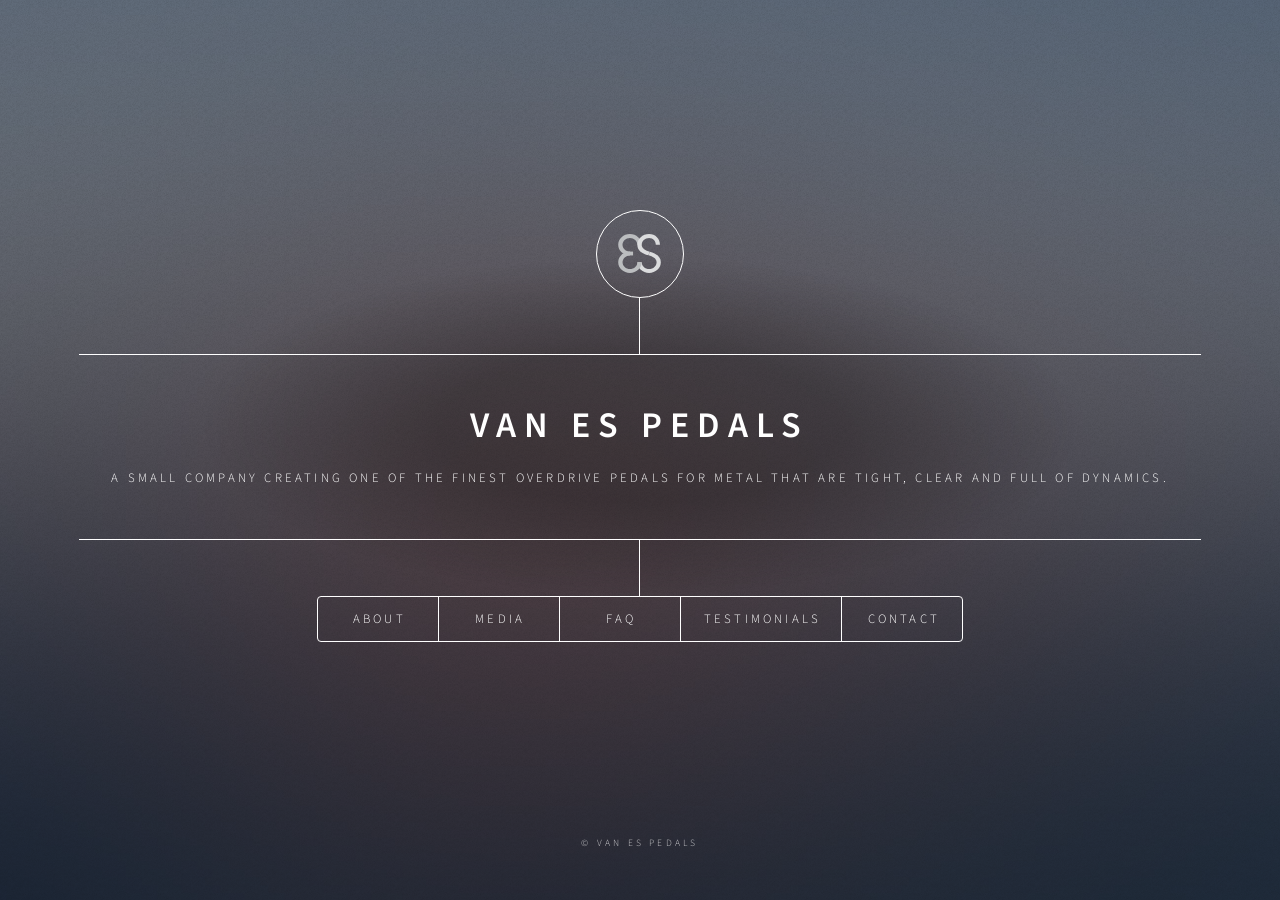
==== index.html @ bf3e2ac3 "new website created with claude and based on linkedin as a test" ====
<!DOCTYPE HTML>
<html lang="en">
	<head>
		<title>van Es pedals website</title>
		<meta charset="utf-8" />
		<!-- <meta name="viewport" content="width=device-width, initial-scale=1, user-scalable=no" /> -->
		<meta name="viewport" content="width=device-width, initial-scale=1, user-scalable=yes" />
		<link rel="stylesheet" href="assets/css/main.css" />
		<noscript><link rel="stylesheet" href="assets/css/noscript.css" /></noscript>
	</head>
	<body class="is-preload">

		<!-- Wrapper -->
			<div id="wrapper">

				<!-- Header -->
					<header id="header">
						<div class="logo">
							<!--<span class="icon fa-gem"></span> -->
							<img src="/images/VanEs_logo.svg" alt="logo alt" style="width: 50%; vertical-align: middle; margin-bottom: 5%">
						</div>
						<div class="content">
							<div class="inner">
								<h1>van Es pedals</h1>
								<p>A small company creating one of the finest overdrive pedals for metal that are tight, clear and full of dynamics.</p>
							</div>
						</div>
						<nav>
							<ul>
								<li><a href="#about">About</a></li>
								<li><a href="#media">Media</a></li>
								<li><a href="#faq">FAQ</a></li>
								<li><a href="#testimonials">Testimonials</a></li>
								<li><a href="#contact">Contact</a></li>
							</ul>
						</nav>
					</header>

				<!-- Main -->
					<div id="main">

						<!-- About -->
							<article id="about">
								<h2 class="major">About</h2>
<!-- text -->
<p>Hi and welcome to the van Es pedals website!</p>
<p>I am Michiel van Es, a guitar player with a passion for overdrive pedals and simplicity.</p>
<p>Since I was a young boy I always loved the sound of hard rock and metal music and especially the sound of a powerchord over a high gain amp.</p>
<p>I learned playing guitar when I was 14 and played in bands later on.</p>
<p>I too had issues of G.A.S. (Gear Aqcuiring Syndome) and found out that a heavy guitar sound can be improved by the use of OD pedals with a lot of output and clarity.</p>
<p>I create the Esmeister OD pedal, a pedal which gives one of the best boosts you have heard and is very simple in use (just an on/off knob).</p>
<p>Take a look at the <a href="#media" target="_blank">Media</a> section for some images and video clips and at the <a href="#testimonials" target="_blank">Testimonials</a> page for testimonials from some users of my pedals since you can better hear it from someone else then the builder of the pedal 😉</p>
<p>PS. I am no company yet so you can not buy anything yet but stay tuned!</p>
							</article>
                                             <!-- FAQ -->
                                                        <article id="faq">
                                                                <h2 class="major">FAQ</h2>
		<p><strong>What is an OD pedal?</strong></p>
<p>An OD or <strong>o</strong>ver<strong>d</strong>rive pedal boosts your amp by getting a tighter punch with as less colouring as possible so your amp sounds like it is on steroids, something a lot of hardcore/metal guitarist like.<br />
It used to be to push a clean amp to give a little crunch but it&#8217;s also found it&#8217;s spot on hardcore/metal guitarist&#8217; pedalboards because of this feature to tighten the lows and increase some mids without giving extra gain.</p>
<p><strong>Do you create your own print or pedal lay-out?</strong></p>
<p>No I do not, I use a preprinted print/board with components and alter the layout a bit (for example by applying the Keeley Mod) and change the IC chip and remove the potmeters for trimpots, etc.</p>
<p><strong>Why should I buy your pedal? I can do it myself!</strong></p>
<p>Feel free to create your own pedal! I embrace people creating their own tools for the job!<br />
If you think my pedals look and sound awesome and don&#8217;t have the proper skills to create my Esmeister OD pedal then consider buying one. Me and others think it sounds better then most known OD/TS-808 pedals out there without all sorts of knobs to tweak your sound, just an on and off switch.</p>
<p><strong>Why do you think your pedal is better then the bigger known pedals out there?</strong></p>
<p>Better is subjective; I think my pedal sounds better then the known bigger brand OD 808 pedals out there.<br />
I&#8217;ve tested them myself and I asked friends and other guitar players to test them out against their beloved green pedal.<br />
Again this is my and <a href="#testimonials" target="_blank">their opinion</a> but feel free to like your green OD 808 pedal a bit more then my pedals 🙂</p>
<p><strong>Are those testimonials I read from those artists real?</strong></p>
<p>Yes they are 100% real; I&#8217;ve asked some guitar players that I know or admire to test the pedal and write me an honest testimonial and give me feedback what I could improve on the Esmeister.<br />
No shady endorsements of some kind, just a simple: Are you willing to test my pedal, if so here is my pedal, you can have it for free but please let me know what you think of it in return.</p>
<p>Nothing more, nothing less.</p>
<p><strong>What are the main features of your Esmeister pedals?</strong></p>
<ul>
<li>true bypass</li>
<li>better IC opamp then the default JRC 4558</li>
<li>Keeley Mod for better dynamics and tight low end even at low drive/gain settings on the pedal</li>
<li>K.I.S.S. -&gt; just an On/Off button</li>
<li>sturdy casing and clear led</li>
<li>channel switching possibility</li>
<li>perhaps more features or mods without all the knobs and switches 😉</li>
</ul>
<p><strong>I want an OD pedal with 100 buttons and features, can you create one for me?</strong></p>
<p>I like to to keep my pedals K.I.S.S. (Keep It Simple Stupid). It does 1 job and does it very well.<br />
<p>The pedal is what you see is what you get, I can add an optional drive knob so you can set the drive yourself but I think the power lies in its simplicity by having all knobs set to default OD settings (which is: drive at 10-20%, tone 50%, level 100%).<br />
<p><strong>Can I change the settings of the pedal beforehand? I'm afraid the settings are too much for my already high gain amp..?</strong></p>
<p>Yes! Tell me how you want your drive, tone and level settings and I'll set it for you on the trimpots used.</p>
<p><strong>What if I don't like the settings you've set in the Esmeister OD?</strong></p>
<p>I suggest you'll ask the option to add a seperate drive knob when ordering so you can set the drive to what you prefer.</p>
<p><strong>Is there any quarantee on the pedal?</strong></p>
<p>If the pedal is a DOA (Dead On Arrival) I will replace the pedal with another, if you open up the pedal you'll loose all guarantee or if the pedal is broken by external factors like falling, water, heat, etc..</p>
<p>If the pedal breaks later on we'll try to work something out</p>
<p><strong>Do you do any sort of quality assurance?</strong></p>
<p>Yes! In matter of fact I do al kinds of quality assurances:</p>
<ul>
<li>Functional: I solder by hand, I know machines are more accurate and precise but factory machines are most of the time not made to some proper testing, I check my solder joints and check if all electronics work as expected</li>
<li>Endurance: I check my pedals after I have soldered them and they are in the casing ensuring there is no short circuit and test the on/off button a good few times to ensure that the pedal works as expected, I also give them a good shake to make sure no short circuit is occurring and that everything remains in its place</li>
</ul>
<p>Note: I can not guarantee that the pedal always work and work after shipping but if something is broken, contact me and we will sort it out. Most of the time it is an easy fix.<br />
Things do break even when properly created, soldered and tested.</p>
<p><b>Can I use the channel switching option on all amps?</b></p>
<p>No, the channel switching option can only be used on latching guitar amp mostly: Peavey 5150/6505, Mesa Boogie Dual Rectifier (older 2 channel) and Laney Lionheart 50.<br />
It is simple but very effective for the most common used metal amps out there.</p>
<p><b>I see multiple designs of the Esmeister?</b></p>
<p>This is correct, I created a version with a bull skull design and a simple logo design, the new skull design is the current and final design for the Esmeister OD pedal</p>
<p><b>When can I buy your pedals?</b></p>
<p>No ETA yet, working on setting up a shop/payment option and looking at tax and shipment options.</p>
<p><b>How am I informed of new iterations to your pedals or when I can buy them or any news in general?</b></p>
<p>Please check my <a href="https://www.instagram.com/vanespedals/" target="_blank" rel="noopener">Instagram</a>, subscribe to it (check the feed) or send me an email via the <a href="#contact" target="_blank" rel="noopener">contact form</a> of this blog or my website.</p>
                                                        </article>


						<!-- Media -->
							<article id="media">
								<h2 class="major">Media</h2>
								<p>Below you can find some media of the Esmeister OD pedal</p>
<section><h3>Videos</h3>
<p><strong>Kemper profiler</strong> &#8211; A demo of the Esmeister and the Kemper profiler</p>
<video width="320" height="240" controls>
  <source src="/videos/esmeister-kemper-kpa.mp4" type="video/mp4">
Your browser does not support the video tag.
</video>
<p><strong>Peavey 6505</strong> &#8211; A demo of the Esmeister with channel switching:</p>
<video width="320" height="240" controls>
  <source src="/videos/esmeister-peavey6505.mp4" type="video/mp4">
Your browser does not support the video tag.
</video>
<p><strong>Peavey 6505</strong> &#8211; A demo of the Esmeister disengaged and engaged to hear the difference between the amp&#8217;s own sound and what the Esmeister OD does to the sound engaged:</p>
<video width="320" height="240" controls>
  <source src="/videos/esmeister-diseng.mp4" type="video/mp4">
Your browser does not support the video tag.
</video>
<p><strong>Marshall JCM 800</strong> and Esmeister demo by Mike Schleibaum from the band Darkest Hour:</p>
<video width="320" height="240" controls>
  <source src="/videos/esmeister-marshall.mp4" type="video/mp4">
Your browser does not support the video tag.
</video>
<p><strong>EVH 5150 III</strong> and the Esmeister demo by Mike Schleibaum from the band Darkest Hour:</p>
<video width="320" height="240" controls>
  <source src="/videos/esmeiter-5150iii.mp4" type="video/mp4">
Your browser does not support the video tag.
</video>
<p><strong>Mesa Boogie Tremoverb Dual rectifier</strong> and the Esmeister demo made by Scott Mellinger from the band Zao, his quote on testing the pedal:</p>
<blockquote><p>It sounds incredible! It perfectly balanced you don’t lose low end it doesn’t color the tone it just takes it to 11!! Haha</p>
</blockquote>
<video width="320" height="240" controls>
  <source src="/videos/esmeister-mesa.mov" type="video/mp4">
Your browser does not support the video tag.
</video>
<p><strong>PRS MT 15 and the Esmeister OD pedal</strong> 
<video width="320" height="240" controls>
  <source src="/videos/esmeister-prsmt15.mp4" type="video/mp4">
Your browser does not support the video tag.
</video>

<section><h3>Images</h3>
<p>The new Esmeister OD pedal in yellow - note the new design (skull):</p>
<h3>
<img src="/images/new/IMG_5449.jpg" alt="ESmeister OD" width="225" height="300" class="size-medium">
<img src="/images/new/IMG_5448.jpg" alt="ESmeister OD" width="225" height="300" class="size-medium">

<p>Some old Esmeister OD pedal designs:</p>
<h3>
<img src="/images/img_0134.jpg" alt="ESmeister OD" width="225" height="300" class="size-medium">
<img src="/images/img_1659.jpg" alt="ESmeister OD" width="225" height="300" class="size-medium">
<img src="/images/img_0026.jpg" alt="ESmeister OD" width="225" height="300" class="size-medium">
<img src="/images/img_2800-1.jpg" alt="ESmeister OD" width="225" height="300" class="size-medium"></h3>

</section>
</section>
							</article>
						<!-- Testimonials -->
							<article id="testimonials">
								<h2 class="major">Testimonials</h2>
<p>Stefan van Neerven, Guitarist for <a href="https://www.facebook.com/BornFromPainOfficial/" target="_blank" rel="noopener">Born from Pain</a>:</p>
<blockquote><p><img src="images/stefan-bfp.jpg" alt="Stefan van Neerven" width="275" height="300"/></p>
<p><em>&#8220;Let me start off by stating that I am not a 'pedal guy' and therefore also not an 'overdrive guy'. I like the way amps sound the way they are. All my amps have plenty of gain so I never felt the need to overdrive them. I do own a couple of different overdrives, but they never made it to my rig. The Esmeister changed the way I look at that. If an overdrive gives your amp an ass-kick, the Esmeister gives it 2. Use it on a Mesa-like amp and it wil add aggression and tightness without losing too much depth in your chug. Use it on a Marshall-like amp and it will instantly modernise its tone and distortion character. The only disadvantage is that once you turn an Esmeister on, your awesome sounding amp will suddenly sound quite boring without it. Add some killer graphics and protected settings to that and you have an absolute winner. &#8220;</em></p></blockquote>

<p>Mike Schleibaum, Guitarist for <a href="https://www.facebook.com/DarkestHourDudes/" target="_blank" rel="noopener">Darkest Hour</a>:</p>
<blockquote><p><img src="images/mike-dh.png" alt="Mike Schleibaum" width="275" height="300"/></p>
<p><em>&#8220;The Esmeister is a killer addition to my arsenal of high gain ear splitting guitar assault tools!. I love its simple and sleek construction. I am also not turned off by its lack of tonal control, I love pedals that know exactly what they are. It’s easy to blend this pedal with many modern high gain options and I have enjoyed experimenting with the boast it brings. I love that the Esmeister doesn’t lose low end and still delvers that punch. A must have for all you overdrive pedal enthusiasts out there! &#8220;</em></p></blockquote>

<p>Scott Mellinger, Guitarist for <a href="https://www.facebook.com/ZAO.Official/" target="_blank" rel="noopener">Zao</a>:</p>
<blockquote><p><img src="images/scott-zao.jpeg" alt="Scott Mellinger" width="275" height="300"/></p>
<p><em>&#8220;The Van Es overdrive is perfect in its simplicity, it gives you that extra punch without coloring the tone. A lot of other OD’s I’ve tried seem to brighten up or lose low end, the Van Es doesn’t. The channel switching capability is an added awesome bonus and works flawlessly with my Mesa Tremoverb. Do not be turned off by not having EQ or any other knob, trust me there is no need to adjust anything it’s right where you want it. &#8220;</em></p></blockquote>

<p>JB Brubaker, Guitarist for <a href="https://nl-nl.facebook.com/augustburnsred/" target="_blank" rel="noopener">August Burns Red</a>:</p>
<blockquote><p><img src="images/jb-abr.jpg" alt="JB Brubaker" width="275" height="300"/></p>
<p><em>“The Esmeister overdrive pedal rips.  I traditionally have used a Maxon OD808 or Ibanez TS9 in front of my Peavey 6505+, but this pedal sounds tighter with more punch than my old overdrive pedals.  I found my palm mute chugs to be tighter and less fizzy.  This pedal rules! I also love the light up bull eyes on the pedal itself.  Nice touch!”</em></p></blockquote>

<p>Tommie Bonajo, Producer/Guitarist for <a href="https://www.tomsterstudios.com/" target="_blank" rel="noopener">Tomster Studios</a>/<a href="https://www.facebook.com/blindsightofficial/" target="_blank" rel="noopener">Blind Sight</a>:</p>
<blockquote><p><img src="images/tommie-blindsight.jpg" alt="Tommie Bonajo" width="275" height="300"/></p>
<p><em>&#8220;I&#8217;ve tried the Esmeister with the MC33178 chip on my Mesa Dual Rectifier and it smoked the OD808! It gave the amp more pronounced mids, less fizz in the high end and a tighter low end. Also love the plug n play, one button control and the great bullhead design.&#8221;</em></p></blockquote>

<p>Draconis, Guitarist / Vocalist / Composer for <a href="http://www.infinity-blackmetal.com/" target="_blank" rel="noopener">INFINITY</a> :</p>
<blockquote><p><img src="images/draconis.png" alt="Draconis" width="275" height="300"/></p>
<p><em>&#8220;The Esmeister is one of the best overdrive pedals I have used. It currently has knocked my Maxon OD-820 off the overdrive throne. It features tighter low ends and has a bit more punch, clarity and sounds more aggressive.</em><br />
<em> It has an excellent clarity of individual notes, but still has a kind of warm and round touch when riffing with power chords. It is also a perfect and tight sounding pedal when tremolo picking or doing palm mutes.</em><br />
<em> Besides the great sound it is a very simple, easy to use and robust piece of kit.</em><br />
<em> The Esmeister pairs very well with my 5150 amp and sits great in our overall mix, giving the dynamic aggressive sound we are looking for.&#8221;</em></p></blockquote>

<p>Tim van Tilburg, Guitarist for <a href="https://nl-nl.facebook.com/allfornothinghc" target="_blank" rel="noopener">All for Nothing</a>:</p>
<blockquote><p><img src="images/tim-afn.jpg" alt="Tim van Tilburg" width="275" height="300"/></p>
<p><em>&#8220;The pedal sounds better then my Maxon OD-808, I love the simplicity and the way it tightens up my amp (Peavey 5150). I use it as my main OD on our current tour.</em><em>&#8220;</em></p></blockquote>

							</article>
						<!-- Contact -->
							<article id="contact">
								<h2 class="major">Contact</h2>
								<form method="post" action="https://formspree.io/mlegprbj">
									<div class="fields">
										<div class="field half">
											<label for="name">Name</label>
											<input type="text" name="name" id="name" />
										</div>
										<div class="field half">
											<label for="email">Email</label>
											<input type="text" name="email" id="email" />
										</div>
										<div class="field">
											<label for="message">Message</label>
											<textarea name="message" id="message" rows="4"></textarea>
										</div>
									</div>
									<ul class="actions">
										<li><input type="submit" value="Send Message" class="primary" /></li>
										<li><input type="reset" value="Reset" /></li>
									</ul>
								</form>
								<ul class="icons">
									<li><a href="https://www.instagram.com/vanespedals/" target="_blank" class="icon brands fa-instagram"><span class="label">Instagram</span></a></li>
									<li><a href="https://www.facebook.com/vanespedals/" target="_blank" class="icon brands fa-facebook-f"><span class="label">Facebook</span></a></li>
									<li><a href="mailto:mve+website@vanespedals.nl" class="fas fa-envelope"><span class="label"></span></a></li>
								</ul>
							</article>

					</div>

				<!-- Footer -->
					<footer id="footer">
						<p class="copyright">&copy; van Es pedals</p>
					</footer>

			</div>

		<!-- BG -->
			<div id="bg"></div>

		<!-- Scripts -->
			<script src="assets/js/jquery.min.js"></script>
			<script src="assets/js/browser.min.js"></script>
			<script src="assets/js/breakpoints.min.js"></script>
			<script src="assets/js/util.js"></script>
			<script src="assets/js/main.js"></script>

	</body>
</html>
---- assets/css/main.css ----
@import url(fontawesome-all.min.css);
@import url("https://fonts.googleapis.com/css?family=Source+Sans+Pro:300italic,600italic,300,600");

/*
	Dimension by HTML5 UP
	html5up.net | @ajlkn
	Free for personal and commercial use under the CCA 3.0 license (html5up.net/license)
*/

html, body, div, span, applet, object,
iframe, h1, h2, h3, h4, h5, h6, p, blockquote,
pre, a, abbr, acronym, address, big, cite,
code, del, dfn, em, img, ins, kbd, q, s, samp,
small, strike, strong, sub, sup, tt, var, b,
u, i, center, dl, dt, dd, ol, ul, li, fieldset,
form, label, legend, table, caption, tbody,
tfoot, thead, tr, th, td, article, aside,
canvas, details, embed, figure, figcaption,
footer, header, hgroup, menu, nav, output, ruby,
section, summary, time, mark, audio, video {
	margin: 0;
	padding: 0;
	border: 0;
	font-size: 100%;
	font: inherit;
	vertical-align: baseline;}

article, aside, details, figcaption, figure,
footer, header, hgroup, menu, nav, section {
	display: block;}

body {
	line-height: 1;
}

ol, ul {
	list-style: none;
}

blockquote, q {
	quotes: none;
}

	blockquote:before, blockquote:after, q:before, q:after {
		content: '';
		content: none;
	}

table {
	border-collapse: collapse;
	border-spacing: 0;
}

body {
	-webkit-text-size-adjust: none;
}

mark {
	background-color: transparent;
	color: inherit;
}

input::-moz-focus-inner {
	border: 0;
	padding: 0;
}

input, select, textarea {
	-moz-appearance: none;
	-webkit-appearance: none;
	-ms-appearance: none;
	appearance: none;
}

/* Basic */

	@-ms-viewport {
		width: device-width;
	}

	@media screen and (max-width: 480px) {

		html, body {
			min-width: 320px;
		}

	}

	html {
		box-sizing: border-box;
	}

	*, *:before, *:after {
		box-sizing: inherit;
	}

	body {
		background: #1b1f22;
	}

		body.is-preload *, body.is-preload *:before, body.is-preload *:after {
			-moz-animation: none !important;
			-webkit-animation: none !important;
			-ms-animation: none !important;
			animation: none !important;
			-moz-transition: none !important;
			-webkit-transition: none !important;
			-ms-transition: none !important;
			transition: none !important;
		}

/* Type */

	html {
		font-size: 16pt;
	}

		@media screen and (max-width: 1680px) {

			html {
				font-size: 12pt;
			}

		}

		@media screen and (max-width: 736px) {

			html {
				font-size: 11pt;
			}

		}

		@media screen and (max-width: 360px) {

			html {
				font-size: 10pt;
			}

		}

	body, input, select, textarea {
		color: #ffffff;
		font-family: "Source Sans Pro", sans-serif;
		font-weight: 300;
		font-size: 1rem;
		line-height: 1.65;
	}

	a {
		-moz-transition: color 0.2s ease-in-out, background-color 0.2s ease-in-out, border-bottom-color 0.2s ease-in-out;
		-webkit-transition: color 0.2s ease-in-out, background-color 0.2s ease-in-out, border-bottom-color 0.2s ease-in-out;
		-ms-transition: color 0.2s ease-in-out, background-color 0.2s ease-in-out, border-bottom-color 0.2s ease-in-out;
		transition: color 0.2s ease-in-out, background-color 0.2s ease-in-out, border-bottom-color 0.2s ease-in-out;
		border-bottom: dotted 1px rgba(255, 255, 255, 0.5);
		text-decoration: none;
		color: inherit;
	}

		a:hover {
			border-bottom-color: transparent;
		}

	strong, b {
		color: #ffffff;
		font-weight: 600;
	}

	em, i {
		font-style: italic;
	}

	p {
		margin: 0 0 2rem 0;
	}

	h1, h2, h3, h4, h5, h6 {
		color: #ffffff;
		font-weight: 600;
		line-height: 1.5;
		margin: 0 0 1rem 0;
		text-transform: uppercase;
		letter-spacing: 0.2rem;
	}

		h1 a, h2 a, h3 a, h4 a, h5 a, h6 a {
			color: inherit;
			text-decoration: none;
		}

		h1.major, h2.major, h3.major, h4.major, h5.major, h6.major {
			border-bottom: solid 1px #ffffff;
			width: -moz-max-content;
			width: -webkit-max-content;
			width: -ms-max-content;
			width: max-content;
			padding-bottom: 0.5rem;
			margin: 0 0 2rem 0;
		}

	h1 {
		font-size: 2.25rem;
		line-height: 1.3;
		letter-spacing: 0.5rem;
	}

	h2 {
		font-size: 1.5rem;
		line-height: 1.4;
		letter-spacing: 0.5rem;
	}

	h3 {
		font-size: 1rem;
	}

	h4 {
		font-size: 0.8rem;
	}

	h5 {
		font-size: 0.7rem;
	}

	h6 {
		font-size: 0.6rem;
	}

	@media screen and (max-width: 736px) {

		h1 {
			font-size: 1.75rem;
			line-height: 1.4;
		}

		h2 {
			font-size: 1.25em;
			line-height: 1.5;
		}

	}

	sub {
		font-size: 0.8rem;
		position: relative;
		top: 0.5rem;
	}

	sup {
		font-size: 0.8rem;
		position: relative;
		top: -0.5rem;
	}

	blockquote {
		border-left: solid 4px #ffffff;
		font-style: italic;
		margin: 0 0 2rem 0;
		padding: 0.5rem 0 0.5rem 2rem;
	}

	code {
		background: rgba(255, 255, 255, 0.075);
		border-radius: 4px;
		font-family: "Courier New", monospace;
		font-size: 0.9rem;
		margin: 0 0.25rem;
		padding: 0.25rem 0.65rem;
	}

	pre {
		-webkit-overflow-scrolling: touch;
		font-family: "Courier New", monospace;
		font-size: 0.9rem;
		margin: 0 0 2rem 0;
	}

		pre code {
			display: block;
			line-height: 1.75;
			padding: 1rem 1.5rem;
			overflow-x: auto;
		}

	hr {
		border: 0;
		border-bottom: solid 1px #ffffff;
		margin: 2.75rem 0;
	}

	.align-left {
		text-align: left;
	}

	.align-center {
		text-align: center;
	}

	.align-right {
		text-align: right;
	}

/* Form */

	form {
		margin: 0 0 2rem 0;
	}

		form > :last-child {
			margin-bottom: 0;
		}

		form > .fields {
			display: -moz-flex;
			display: -webkit-flex;
			display: -ms-flex;
			display: flex;
			-moz-flex-wrap: wrap;
			-webkit-flex-wrap: wrap;
			-ms-flex-wrap: wrap;
			flex-wrap: wrap;
			width: calc(100% + 3rem);
			margin: -1.5rem 0 2rem -1.5rem;
		}

			form > .fields > .field {
				-moz-flex-grow: 0;
				-webkit-flex-grow: 0;
				-ms-flex-grow: 0;
				flex-grow: 0;
				-moz-flex-shrink: 0;
				-webkit-flex-shrink: 0;
				-ms-flex-shrink: 0;
				flex-shrink: 0;
				padding: 1.5rem 0 0 1.5rem;
				width: calc(100% - 1.5rem);
			}

				form > .fields > .field.half {
					width: calc(50% - 0.75rem);
				}

				form > .fields > .field.third {
					width: calc(100%/3 - 0.5rem);
				}

				form > .fields > .field.quarter {
					width: calc(25% - 0.375rem);
				}

		@media screen and (max-width: 480px) {

			form > .fields {
				width: calc(100% + 3rem);
				margin: -1.5rem 0 2rem -1.5rem;
			}

				form > .fields > .field {
					padding: 1.5rem 0 0 1.5rem;
					width: calc(100% - 1.5rem);
				}

					form > .fields > .field.half {
						width: calc(100% - 1.5rem);
					}

					form > .fields > .field.third {
						width: calc(100% - 1.5rem);
					}

					form > .fields > .field.quarter {
						width: calc(100% - 1.5rem);
					}

		}

	label {
		color: #ffffff;
		display: block;
		font-size: 0.8rem;
		font-weight: 300;
		letter-spacing: 0.2rem;
		line-height: 1.5;
		margin: 0 0 1rem 0;
		text-transform: uppercase;
	}

	input[type="text"],
	input[type="password"],
	input[type="email"],
	input[type="tel"],
	select,
	textarea {
		-moz-appearance: none;
		-webkit-appearance: none;
		-ms-appearance: none;
		appearance: none;
		-moz-transition: border-color 0.2s ease-in-out, box-shadow 0.2s ease-in-out, background-color 0.2s ease-in-out;
		-webkit-transition: border-color 0.2s ease-in-out, box-shadow 0.2s ease-in-out, background-color 0.2s ease-in-out;
		-ms-transition: border-color 0.2s ease-in-out, box-shadow 0.2s ease-in-out, background-color 0.2s ease-in-out;
		transition: border-color 0.2s ease-in-out, box-shadow 0.2s ease-in-out, background-color 0.2s ease-in-out;
		background-color: transparent;
		border-radius: 4px;
		border: solid 1px #ffffff;
		color: inherit;
		display: block;
		outline: 0;
		padding: 0 1rem;
		text-decoration: none;
		width: 100%;
	}

		input[type="text"]:invalid,
		input[type="password"]:invalid,
		input[type="email"]:invalid,
		input[type="tel"]:invalid,
		select:invalid,
		textarea:invalid {
			box-shadow: none;
		}

		input[type="text"]:focus,
		input[type="password"]:focus,
		input[type="email"]:focus,
		input[type="tel"]:focus,
		select:focus,
		textarea:focus {
			background: rgba(255, 255, 255, 0.075);
			border-color: #ffffff;
			box-shadow: 0 0 0 1px #ffffff;
		}

	select {
		background-image: url("data:image/svg+xml;charset=utf8,%3Csvg xmlns='http://www.w3.org/2000/svg' width='40' height='40' preserveAspectRatio='none' viewBox='0 0 40 40'%3E%3Cpath d='M9.4,12.3l10.4,10.4l10.4-10.4c0.2-0.2,0.5-0.4,0.9-0.4c0.3,0,0.6,0.1,0.9,0.4l3.3,3.3c0.2,0.2,0.4,0.5,0.4,0.9 c0,0.4-0.1,0.6-0.4,0.9L20.7,31.9c-0.2,0.2-0.5,0.4-0.9,0.4c-0.3,0-0.6-0.1-0.9-0.4L4.3,17.3c-0.2-0.2-0.4-0.5-0.4-0.9 c0-0.4,0.1-0.6,0.4-0.9l3.3-3.3c0.2-0.2,0.5-0.4,0.9-0.4S9.1,12.1,9.4,12.3z' fill='%23ffffff' /%3E%3C/svg%3E");
		background-size: 1.25rem;
		background-repeat: no-repeat;
		background-position: calc(100% - 1rem) center;
		height: 2.75rem;
		padding-right: 2.75rem;
		text-overflow: ellipsis;
	}

		select option {
			color: #ffffff;
			background: #1b1f22;
		}

		select:focus::-ms-value {
			background-color: transparent;
		}

		select::-ms-expand {
			display: none;
		}

	input[type="text"],
	input[type="password"],
	input[type="email"],
	select {
		height: 2.75rem;
	}

	textarea {
		padding: 0.75rem 1rem;
	}

	input[type="checkbox"],
	input[type="radio"] {
		-moz-appearance: none;
		-webkit-appearance: none;
		-ms-appearance: none;
		appearance: none;
		display: block;
		float: left;
		margin-right: -2rem;
		opacity: 0;
		width: 1rem;
		z-index: -1;
	}

		input[type="checkbox"] + label,
		input[type="radio"] + label {
			text-decoration: none;
			-moz-user-select: none;
			-webkit-user-select: none;
			-ms-user-select: none;
			user-select: none;
			color: #ffffff;
			cursor: pointer;
			display: inline-block;
			font-size: 0.8rem;
			font-weight: 300;
			margin: 0 0 0.5rem 0;
			padding-left: 2.65rem;
			padding-right: 0.75rem;
			position: relative;
		}

			input[type="checkbox"] + label:before,
			input[type="radio"] + label:before {
				-moz-osx-font-smoothing: grayscale;
				-webkit-font-smoothing: antialiased;
				display: inline-block;
				font-style: normal;
				font-variant: normal;
				text-rendering: auto;
				line-height: 1;
				text-transform: none !important;
				font-family: 'Font Awesome 5 Free';
				font-weight: 900;
			}

			input[type="checkbox"] + label:before,
			input[type="radio"] + label:before {
				-moz-transition: border-color 0.2s ease-in-out, box-shadow 0.2s ease-in-out, background-color 0.2s ease-in-out;
				-webkit-transition: border-color 0.2s ease-in-out, box-shadow 0.2s ease-in-out, background-color 0.2s ease-in-out;
				-ms-transition: border-color 0.2s ease-in-out, box-shadow 0.2s ease-in-out, background-color 0.2s ease-in-out;
				transition: border-color 0.2s ease-in-out, box-shadow 0.2s ease-in-out, background-color 0.2s ease-in-out;
				border-radius: 4px;
				border: solid 1px #ffffff;
				content: '';
				display: inline-block;
				height: 1.65rem;
				left: 0;
				line-height: 1.65rem;
				position: absolute;
				text-align: center;
				top: -0.15rem;
				width: 1.65rem;
			}

		input[type="checkbox"]:checked + label:before,
		input[type="radio"]:checked + label:before {
			background: #ffffff !important;
			border-color: #ffffff !important;
			color: #1b1f22;
			content: '\f00c';
		}

		input[type="checkbox"]:focus + label:before,
		input[type="radio"]:focus + label:before {
			background: rgba(255, 255, 255, 0.075);
			border-color: #ffffff;
			box-shadow: 0 0 0 1px #ffffff;
		}

	input[type="checkbox"] + label:before {
		border-radius: 4px;
	}

	input[type="radio"] + label:before {
		border-radius: 100%;
	}

	::-webkit-input-placeholder {
		color: rgba(255, 255, 255, 0.5) !important;
		opacity: 1.0;
	}

	:-moz-placeholder {
		color: rgba(255, 255, 255, 0.5) !important;
		opacity: 1.0;
	}

	::-moz-placeholder {
		color: rgba(255, 255, 255, 0.5) !important;
		opacity: 1.0;
	}

	:-ms-input-placeholder {
		color: rgba(255, 255, 255, 0.5) !important;
		opacity: 1.0;
	}

	.formerize-placeholder {
		color: rgba(255, 255, 255, 0.5) !important;
		opacity: 1.0;
	}

/* Box */

	.box {
		border-radius: 4px;
		border: solid 1px #ffffff;
		margin-bottom: 2rem;
		padding: 1.5em;
	}

		.box > :last-child,
		.box > :last-child > :last-child,
		.box > :last-child > :last-child > :last-child {
			margin-bottom: 0;
		}

		.box.alt {
			border: 0;
			border-radius: 0;
			padding: 0;
		}

/* Icon */

	.icon {
		text-decoration: none;
		border-bottom: none;
		position: relative;
	}

		.icon:before {
			-moz-osx-font-smoothing: grayscale;
			-webkit-font-smoothing: antialiased;
			display: inline-block;
			font-style: normal;
			font-variant: normal;
			text-rendering: auto;
			line-height: 1;
			text-transform: none !important;
			font-family: 'Font Awesome 5 Free';
			font-weight: 400;
		}

		.icon > .label {
			display: none;
		}

		.icon:before {
			line-height: inherit;
		}

		.icon.solid:before {
			font-weight: 900;
		}

		.icon.brands:before {
			font-family: 'Font Awesome 5 Brands';
		}

/* Image */

	.image {
		border-radius: 4px;
		border: 0;
		display: inline-block;
		position: relative;
	}

		.image:before {
			pointer-events: none;
			background-image: url("../../images/overlay.png");
			background-color: rgba(19, 21, 25, 0.5);
			border-radius: 4px;
			content: '';
			display: block;
			height: 100%;
			left: 0;
			opacity: 0.5;
			position: absolute;
			top: 0;
			width: 100%;
		}

		.image img {
			border-radius: 4px;
			display: block;
		}

		.image.left, .image.right {
			max-width: 40%;
		}

			.image.left img, .image.right img {
				width: 100%;
			}

		.image.left {
			float: left;
			padding: 0 1.5em 1em 0;
			top: 0.25em;
		}

		.image.right {
			float: right;
			padding: 0 0 1em 1.5em;
			top: 0.25em;
		}

		.image.fit {
			display: block;
			margin: 0 0 2rem 0;
			width: 100%;
		}

			.image.fit img {
				width: 100%;
			}

		.image.main {
			display: block;
			margin: 2.5rem 0;
			width: 100%;
		}

			.image.main img {
				width: 100%;
			}

		@media screen and (max-width: 736px) {

			.image.main {
				margin: 2rem 0;
			}

		}

		@media screen and (max-width: 480px) {

			.image.main {
				margin: 1.5rem 0;
			}

		}

/* List */

	ol {
		list-style: decimal;
		margin: 0 0 2rem 0;
		padding-left: 1.25em;
	}

		ol li {
			padding-left: 0.25em;
		}

	ul {
		list-style: disc;
		margin: 0 0 2rem 0;
		padding-left: 1em;
	}

		ul li {
			padding-left: 0.5em;
		}

		ul.alt {
			list-style: none;
			padding-left: 0;
		}

			ul.alt li {
				border-top: solid 1px #ffffff;
				padding: 0.5em 0;
			}

				ul.alt li:first-child {
					border-top: 0;
					padding-top: 0;
				}

	dl {
		margin: 0 0 2rem 0;
	}

		dl dt {
			display: block;
			font-weight: 600;
			margin: 0 0 1rem 0;
		}

		dl dd {
			margin-left: 2rem;
		}

/* Actions */

	ul.actions {
		display: -moz-flex;
		display: -webkit-flex;
		display: -ms-flex;
		display: flex;
		cursor: default;
		list-style: none;
		margin-left: -1rem;
		padding-left: 0;
	}

		ul.actions li {
			padding: 0 0 0 1rem;
			vertical-align: middle;
		}

		ul.actions.special {
			-moz-justify-content: center;
			-webkit-justify-content: center;
			-ms-justify-content: center;
			justify-content: center;
			width: 100%;
			margin-left: 0;
		}

			ul.actions.special li:first-child {
				padding-left: 0;
			}

		ul.actions.stacked {
			-moz-flex-direction: column;
			-webkit-flex-direction: column;
			-ms-flex-direction: column;
			flex-direction: column;
			margin-left: 0;
		}

			ul.actions.stacked li {
				padding: 1.3rem 0 0 0;
			}

				ul.actions.stacked li:first-child {
					padding-top: 0;
				}

		ul.actions.fit {
			width: calc(100% + 1rem);
		}

			ul.actions.fit li {
				-moz-flex-grow: 1;
				-webkit-flex-grow: 1;
				-ms-flex-grow: 1;
				flex-grow: 1;
				-moz-flex-shrink: 1;
				-webkit-flex-shrink: 1;
				-ms-flex-shrink: 1;
				flex-shrink: 1;
				width: 100%;
			}

				ul.actions.fit li > * {
					width: 100%;
				}

			ul.actions.fit.stacked {
				width: 100%;
			}

		@media screen and (max-width: 480px) {

			ul.actions:not(.fixed) {
				-moz-flex-direction: column;
				-webkit-flex-direction: column;
				-ms-flex-direction: column;
				flex-direction: column;
				margin-left: 0;
				width: 100% !important;
			}

				ul.actions:not(.fixed) li {
					-moz-flex-grow: 1;
					-webkit-flex-grow: 1;
					-ms-flex-grow: 1;
					flex-grow: 1;
					-moz-flex-shrink: 1;
					-webkit-flex-shrink: 1;
					-ms-flex-shrink: 1;
					flex-shrink: 1;
					padding: 1rem 0 0 0;
					text-align: center;
					width: 100%;
				}

					ul.actions:not(.fixed) li > * {
						width: 100%;
					}

					ul.actions:not(.fixed) li:first-child {
						padding-top: 0;
					}

					ul.actions:not(.fixed) li input[type="submit"],
					ul.actions:not(.fixed) li input[type="reset"],
					ul.actions:not(.fixed) li input[type="button"],
					ul.actions:not(.fixed) li button,
					ul.actions:not(.fixed) li .button {
						width: 100%;
					}

						ul.actions:not(.fixed) li input[type="submit"].icon:before,
						ul.actions:not(.fixed) li input[type="reset"].icon:before,
						ul.actions:not(.fixed) li input[type="button"].icon:before,
						ul.actions:not(.fixed) li button.icon:before,
						ul.actions:not(.fixed) li .button.icon:before {
							margin-left: -0.5em;
						}

		}

/* Icons */

	ul.icons {
		cursor: default;
		list-style: none;
		padding-left: 0;
	}

		ul.icons li {
			display: inline-block;
			padding: 0 0.75em 0 0;
		}

			ul.icons li:last-child {
				padding-right: 0;
			}

			ul.icons li a {
				border-radius: 100%;
				box-shadow: inset 0 0 0 1px #ffffff;
				display: inline-block;
				height: 2.25rem;
				line-height: 2.25rem;
				text-align: center;
				width: 2.25rem;
			}

				ul.icons li a:hover {
					background-color: rgba(255, 255, 255, 0.075);
				}

				ul.icons li a:active {
					background-color: rgba(255, 255, 255, 0.175);
				}

/* Table */

	.table-wrapper {
		-webkit-overflow-scrolling: touch;
		overflow-x: auto;
	}

	table {
		margin: 0 0 2rem 0;
		width: 100%;
	}

		table tbody tr {
			border: solid 1px #ffffff;
			border-left: 0;
			border-right: 0;
		}

			table tbody tr:nth-child(2n + 1) {
				background-color: rgba(255, 255, 255, 0.075);
			}

		table td {
			padding: 0.75em 0.75em;
		}

		table th {
			color: #ffffff;
			font-size: 0.9em;
			font-weight: 600;
			padding: 0 0.75em 0.75em 0.75em;
			text-align: left;
		}

		table thead {
			border-bottom: solid 2px #ffffff;
		}

		table tfoot {
			border-top: solid 2px #ffffff;
		}

		table.alt {
			border-collapse: separate;
		}

			table.alt tbody tr td {
				border: solid 1px #ffffff;
				border-left-width: 0;
				border-top-width: 0;
			}

				table.alt tbody tr td:first-child {
					border-left-width: 1px;
				}

			table.alt tbody tr:first-child td {
				border-top-width: 1px;
			}

			table.alt thead {
				border-bottom: 0;
			}

			table.alt tfoot {
				border-top: 0;
			}

/* Button */

	input[type="submit"],
	input[type="reset"],
	input[type="button"],
	button,
	.button {
		-moz-appearance: none;
		-webkit-appearance: none;
		-ms-appearance: none;
		appearance: none;
		-moz-transition: background-color 0.2s ease-in-out, color 0.2s ease-in-out;
		-webkit-transition: background-color 0.2s ease-in-out, color 0.2s ease-in-out;
		-ms-transition: background-color 0.2s ease-in-out, color 0.2s ease-in-out;
		transition: background-color 0.2s ease-in-out, color 0.2s ease-in-out;
		background-color: transparent;
		border-radius: 4px;
		border: 0;
		box-shadow: inset 0 0 0 1px #ffffff;
		color: #ffffff !important;
		cursor: pointer;
		display: inline-block;
		font-size: 0.8rem;
		font-weight: 300;
		height: 2.75rem;
		letter-spacing: 0.2rem;
		line-height: 2.75rem;
		outline: 0;
		padding: 0 1.25rem 0 1.35rem;
		text-align: center;
		text-decoration: none;
		text-transform: uppercase;
		white-space: nowrap;
	}

		input[type="submit"]:hover,
		input[type="reset"]:hover,
		input[type="button"]:hover,
		button:hover,
		.button:hover {
			background-color: rgba(255, 255, 255, 0.075);
		}

		input[type="submit"]:active,
		input[type="reset"]:active,
		input[type="button"]:active,
		button:active,
		.button:active {
			background-color: rgba(255, 255, 255, 0.175);
		}

		input[type="submit"].icon:before,
		input[type="reset"].icon:before,
		input[type="button"].icon:before,
		button.icon:before,
		.button.icon:before {
			margin-right: 0.5em;
		}

		input[type="submit"].fit,
		input[type="reset"].fit,
		input[type="button"].fit,
		button.fit,
		.button.fit {
			width: 100%;
		}

		input[type="submit"].small,
		input[type="reset"].small,
		input[type="button"].small,
		button.small,
		.button.small {
			font-size: 0.6rem;
			height: 2.0625rem;
			line-height: 2.0625rem;
		}

		input[type="submit"].primary,
		input[type="reset"].primary,
		input[type="button"].primary,
		button.primary,
		.button.primary {
			background-color: #ffffff;
			color: #1b1f22 !important;
			font-weight: 600;
		}

		input[type="submit"].disabled, input[type="submit"]:disabled,
		input[type="reset"].disabled,
		input[type="reset"]:disabled,
		input[type="button"].disabled,
		input[type="button"]:disabled,
		button.disabled,
		button:disabled,
		.button.disabled,
		.button:disabled {
			pointer-events: none;
			cursor: default;
			opacity: 0.25;
		}

	input[type="submit"],
	input[type="reset"],
	input[type="button"],
	button {
		line-height: calc(2.75rem - 2px);
	}

/* BG */

	#bg {
		-moz-transform: scale(1.0);
		-webkit-transform: scale(1.0);
		-ms-transform: scale(1.0);
		transform: scale(1.0);
		-webkit-backface-visibility: hidden;
		position: fixed;
		top: 0;
		left: 0;
		width: 100%;
		height: 100vh;
		z-index: 1;
	}

		#bg:before, #bg:after {
			content: '';
			display: block;
			position: absolute;
			top: 0;
			left: 0;
			width: 100%;
			height: 100%;
		}

		#bg:before {
			-moz-transition: background-color 2.5s ease-in-out;
			-webkit-transition: background-color 2.5s ease-in-out;
			-ms-transition: background-color 2.5s ease-in-out;
			transition: background-color 2.5s ease-in-out;
			-moz-transition-delay: 0.75s;
			-webkit-transition-delay: 0.75s;
			-ms-transition-delay: 0.75s;
			transition-delay: 0.75s;
			background-image: linear-gradient(to top, rgba(19, 21, 25, 0.5), rgba(19, 21, 25, 0.5)), url("../../images/overlay.png");
			background-size: auto, 256px 256px;
			background-position: center, center;
			background-repeat: no-repeat, repeat;
			z-index: 2;
		}

		#bg:after {
			-moz-transform: scale(1.125);
			-webkit-transform: scale(1.125);
			-ms-transform: scale(1.125);
			transform: scale(1.125);
			-moz-transition: -moz-transform 0.325s ease-in-out, -moz-filter 0.325s ease-in-out;
			-webkit-transition: -webkit-transform 0.325s ease-in-out, -webkit-filter 0.325s ease-in-out;
			-ms-transition: -ms-transform 0.325s ease-in-out, -ms-filter 0.325s ease-in-out;
			transition: transform 0.325s ease-in-out, filter 0.325s ease-in-out;
			background-image: url("../../images/bg.jpg");
			background-position: center;
			background-size: cover;
			background-repeat: no-repeat;
			z-index: 1;
		}

		body.is-article-visible #bg:after {
			-moz-transform: scale(1.0825);
			-webkit-transform: scale(1.0825);
			-ms-transform: scale(1.0825);
			transform: scale(1.0825);
			-moz-filter: blur(0.2rem);
			-webkit-filter: blur(0.2rem);
			-ms-filter: blur(0.2rem);
			filter: blur(0.2rem);
		}

		body.is-preload #bg:before {
			background-color: #000000;
		}

/* Wrapper */

	#wrapper {
		display: -moz-flex;
		display: -webkit-flex;
		display: -ms-flex;
		display: flex;
		-moz-flex-direction: column;
		-webkit-flex-direction: column;
		-ms-flex-direction: column;
		flex-direction: column;
		-moz-align-items: center;
		-webkit-align-items: center;
		-ms-align-items: center;
		align-items: center;
		-moz-justify-content: space-between;
		-webkit-justify-content: space-between;
		-ms-justify-content: space-between;
		justify-content: space-between;
		position: relative;
		min-height: 100vh;
		width: 100%;
		padding: 4rem 2rem;
		z-index: 3;
	}

		#wrapper:before {
			content: '';
			display: block;
		}

		@media screen and (max-width: 1680px) {

			#wrapper {
				padding: 3rem 2rem;
			}

		}

		@media screen and (max-width: 736px) {

			#wrapper {
				padding: 2rem 1rem;
			}

		}

		@media screen and (max-width: 480px) {

			#wrapper {
				padding: 1rem;
			}

		}

/* Header */

	#header {
		display: -moz-flex;
		display: -webkit-flex;
		display: -ms-flex;
		display: flex;
		-moz-flex-direction: column;
		-webkit-flex-direction: column;
		-ms-flex-direction: column;
		flex-direction: column;
		-moz-align-items: center;
		-webkit-align-items: center;
		-ms-align-items: center;
		align-items: center;
		-moz-transition: -moz-transform 0.325s ease-in-out, -moz-filter 0.325s ease-in-out, opacity 0.325s ease-in-out;
		-webkit-transition: -webkit-transform 0.325s ease-in-out, -webkit-filter 0.325s ease-in-out, opacity 0.325s ease-in-out;
		-ms-transition: -ms-transform 0.325s ease-in-out, -ms-filter 0.325s ease-in-out, opacity 0.325s ease-in-out;
		transition: transform 0.325s ease-in-out, filter 0.325s ease-in-out, opacity 0.325s ease-in-out;
		background-image: -moz-radial-gradient(rgba(0, 0, 0, 0.25) 25%, rgba(0, 0, 0, 0) 55%);
		background-image: -webkit-radial-gradient(rgba(0, 0, 0, 0.25) 25%, rgba(0, 0, 0, 0) 55%);
		background-image: -ms-radial-gradient(rgba(0, 0, 0, 0.25) 25%, rgba(0, 0, 0, 0) 55%);
		background-image: radial-gradient(rgba(0, 0, 0, 0.25) 25%, rgba(0, 0, 0, 0) 55%);
		max-width: 100%;
		text-align: center;
	}

		#header > * {
			-moz-transition: opacity 0.325s ease-in-out;
			-webkit-transition: opacity 0.325s ease-in-out;
			-ms-transition: opacity 0.325s ease-in-out;
			transition: opacity 0.325s ease-in-out;
			position: relative;
			margin-top: 3.5rem;
		}

			#header > *:before {
				content: '';
				display: block;
				position: absolute;
				top: calc(-3.5rem - 1px);
				left: calc(50% - 1px);
				width: 1px;
				height: calc(3.5rem + 1px);
				background: #ffffff;
			}

		#header > :first-child {
			margin-top: 0;
		}

			#header > :first-child:before {
				display: none;
			}

		#header .logo {
			width: 5.5rem;
			height: 5.5rem;
			line-height: 5.5rem;
			border: solid 1px #ffffff;
			border-radius: 100%;
		}

			#header .logo .icon:before {
				font-size: 2rem;
			}

		#header .content {
			border-style: solid;
			border-color: #ffffff;
			border-top-width: 1px;
			border-bottom-width: 1px;
			max-width: 100%;
		}

			#header .content .inner {
				-moz-transition: max-height 0.75s ease, padding 0.75s ease, opacity 0.325s ease-in-out;
				-webkit-transition: max-height 0.75s ease, padding 0.75s ease, opacity 0.325s ease-in-out;
				-ms-transition: max-height 0.75s ease, padding 0.75s ease, opacity 0.325s ease-in-out;
				transition: max-height 0.75s ease, padding 0.75s ease, opacity 0.325s ease-in-out;
				-moz-transition-delay: 0.25s;
				-webkit-transition-delay: 0.25s;
				-ms-transition-delay: 0.25s;
				transition-delay: 0.25s;
				padding: 3rem 2rem;
				max-height: 40rem;
				overflow: hidden;
			}

				#header .content .inner > :last-child {
					margin-bottom: 0;
				}

			#header .content p {
				text-transform: uppercase;
				letter-spacing: 0.2rem;
				font-size: 0.8rem;
				line-height: 2;
			}

		#header nav ul {
			display: -moz-flex;
			display: -webkit-flex;
			display: -ms-flex;
			display: flex;
			margin-bottom: 0;
			list-style: none;
			padding-left: 0;
			border: solid 1px #ffffff;
			border-radius: 4px;
		}

			#header nav ul li {
				padding-left: 0;
				border-left: solid 1px #ffffff;
			}

				#header nav ul li:first-child {
					border-left: 0;
				}

				#header nav ul li a {
					display: block;
					min-width: 7.5rem;
					height: 2.75rem;
					line-height: 2.75rem;
					padding: 0 1.25rem 0 1.45rem;
					text-transform: uppercase;
					letter-spacing: 0.2rem;
					font-size: 0.8rem;
					border-bottom: 0;
				}

					#header nav ul li a:hover {
						background-color: rgba(255, 255, 255, 0.075);
					}

					#header nav ul li a:active {
						background-color: rgba(255, 255, 255, 0.175);
					}

		#header nav.use-middle:after {
			content: '';
			display: block;
			position: absolute;
			top: 0;
			left: calc(50% - 1px);
			width: 1px;
			height: 100%;
			background: #ffffff;
		}

		#header nav.use-middle ul li.is-middle {
			border-left: 0;
		}

		body.is-article-visible #header {
			-moz-transform: scale(0.95);
			-webkit-transform: scale(0.95);
			-ms-transform: scale(0.95);
			transform: scale(0.95);
			-moz-filter: blur(0.1rem);
			-webkit-filter: blur(0.1rem);
			-ms-filter: blur(0.1rem);
			filter: blur(0.1rem);
			opacity: 0;
		}

		body.is-preload #header {
			-moz-filter: blur(0.125rem);
			-webkit-filter: blur(0.125rem);
			-ms-filter: blur(0.125rem);
			filter: blur(0.125rem);
		}

			body.is-preload #header > * {
				opacity: 0;
			}

			body.is-preload #header .content .inner {
				max-height: 0;
				padding-top: 0;
				padding-bottom: 0;
				opacity: 0;
			}

		@media screen and (max-width: 980px) {

			#header .content p br {
				display: none;
			}

		}

		@media screen and (max-width: 736px) {

			#header > * {
				margin-top: 2rem;
			}

				#header > *:before {
					top: calc(-2rem - 1px);
					height: calc(2rem + 1px);
				}

			#header .logo {
				width: 4.75rem;
				height: 4.75rem;
				line-height: 4.75rem;
			}

				#header .logo .icon:before {
					font-size: 1.75rem;
				}

			#header .content .inner {
				padding: 2.5rem 1rem;
			}

			#header .content p {
				line-height: 1.875;
			}

		}

		@media screen and (max-width: 480px) {

			#header {
				padding: 1.5rem 0;
			}

				#header .content .inner {
					padding: 2.5rem 0;
				}

				#header nav ul {
					-moz-flex-direction: column;
					-webkit-flex-direction: column;
					-ms-flex-direction: column;
					flex-direction: column;
					min-width: 10rem;
					max-width: 100%;
				}

					#header nav ul li {
						border-left: 0;
						border-top: solid 1px #ffffff;
					}

						#header nav ul li:first-child {
							border-top: 0;
						}

						#header nav ul li a {
							height: 3rem;
							line-height: 3rem;
							min-width: 0;
							width: 100%;
						}

				#header nav.use-middle:after {
					display: none;
				}

		}

/* Main */

	#main {
		-moz-flex-grow: 1;
		-webkit-flex-grow: 1;
		-ms-flex-grow: 1;
		flex-grow: 1;
		-moz-flex-shrink: 1;
		-webkit-flex-shrink: 1;
		-ms-flex-shrink: 1;
		flex-shrink: 1;
		display: -moz-flex;
		display: -webkit-flex;
		display: -ms-flex;
		display: flex;
		-moz-align-items: center;
		-webkit-align-items: center;
		-ms-align-items: center;
		align-items: center;
		-moz-justify-content: center;
		-webkit-justify-content: center;
		-ms-justify-content: center;
		justify-content: center;
		-moz-flex-direction: column;
		-webkit-flex-direction: column;
		-ms-flex-direction: column;
		flex-direction: column;
		position: relative;
		max-width: 100%;
		z-index: 3;
	}

		#main article {
			-moz-transform: translateY(0.25rem);
			-webkit-transform: translateY(0.25rem);
			-ms-transform: translateY(0.25rem);
			transform: translateY(0.25rem);
			-moz-transition: opacity 0.325s ease-in-out, -moz-transform 0.325s ease-in-out;
			-webkit-transition: opacity 0.325s ease-in-out, -webkit-transform 0.325s ease-in-out;
			-ms-transition: opacity 0.325s ease-in-out, -ms-transform 0.325s ease-in-out;
			transition: opacity 0.325s ease-in-out, transform 0.325s ease-in-out;
			padding: 4.5rem 2.5rem 1.5rem 2.5rem ;
			position: relative;
			width: 40rem;
			max-width: 100%;
			background-color: rgba(27, 31, 34, 0.85);
			border-radius: 4px;
			opacity: 0;
		}

			#main article.active {
				-moz-transform: translateY(0);
				-webkit-transform: translateY(0);
				-ms-transform: translateY(0);
				transform: translateY(0);
				opacity: 1;
			}

			#main article .close {
				display: block;
				position: absolute;
				top: 0;
				right: 0;
				width: 4rem;
				height: 4rem;
				cursor: pointer;
				text-indent: 4rem;
				overflow: hidden;
				white-space: nowrap;
			}

				#main article .close:before {
					-moz-transition: background-color 0.2s ease-in-out;
					-webkit-transition: background-color 0.2s ease-in-out;
					-ms-transition: background-color 0.2s ease-in-out;
					transition: background-color 0.2s ease-in-out;
					content: '';
					display: block;
					position: absolute;
					top: 0.75rem;
					left: 0.75rem;
					width: 2.5rem;
					height: 2.5rem;
					border-radius: 100%;
					background-position: center;
					background-image: url("data:image/svg+xml;charset=utf8,%3Csvg xmlns='http://www.w3.org/2000/svg' xmlns:xlink='http://www.w3.org/1999/xlink' width='20px' height='20px' viewBox='0 0 20 20' zoomAndPan='disable'%3E%3Cstyle%3Eline %7B stroke: %23ffffff%3B stroke-width: 1%3B %7D%3C/style%3E%3Cline x1='2' y1='2' x2='18' y2='18' /%3E%3Cline x1='18' y1='2' x2='2' y2='18' /%3E%3C/svg%3E");
					background-size: 20px 20px;
					background-repeat: no-repeat;
				}

				#main article .close:hover:before {
					background-color: rgba(255, 255, 255, 0.075);
				}

				#main article .close:active:before {
					background-color: rgba(255, 255, 255, 0.175);
				}

		@media screen and (max-width: 736px) {

			#main article {
				padding: 3.5rem 2rem 0.5rem 2rem ;
			}

				#main article .close:before {
					top: 0.875rem;
					left: 0.875rem;
					width: 2.25rem;
					height: 2.25rem;
					background-size: 14px 14px;
				}

		}

		@media screen and (max-width: 480px) {

			#main article {
				padding: 3rem 1.5rem 0.5rem 1.5rem ;
			}

		}

/* Footer */

	#footer {
		-moz-transition: -moz-transform 0.325s ease-in-out, -moz-filter 0.325s ease-in-out, opacity 0.325s ease-in-out;
		-webkit-transition: -webkit-transform 0.325s ease-in-out, -webkit-filter 0.325s ease-in-out, opacity 0.325s ease-in-out;
		-ms-transition: -ms-transform 0.325s ease-in-out, -ms-filter 0.325s ease-in-out, opacity 0.325s ease-in-out;
		transition: transform 0.325s ease-in-out, filter 0.325s ease-in-out, opacity 0.325s ease-in-out;
		width: 100%;
		max-width: 100%;
		margin-top: 2rem;
		text-align: center;
	}

		#footer .copyright {
			letter-spacing: 0.2rem;
			font-size: 0.6rem;
			opacity: 0.75;
			margin-bottom: 0;
			text-transform: uppercase;
		}

		body.is-article-visible #footer {
			-moz-transform: scale(0.95);
			-webkit-transform: scale(0.95);
			-ms-transform: scale(0.95);
			transform: scale(0.95);
			-moz-filter: blur(0.1rem);
			-webkit-filter: blur(0.1rem);
			-ms-filter: blur(0.1rem);
			filter: blur(0.1rem);
			opacity: 0;
		}

		body.is-preload #footer {
			opacity: 0;
		}
---- assets/css/noscript.css ----
/*
	Dimension by HTML5 UP
	html5up.net | @ajlkn
	Free for personal and commercial use under the CCA 3.0 license (html5up.net/license)
*/

/* BG */

	body.is-preload #bg:before {
		background-color: transparent;
	}

/* Header */

	body.is-preload #header {
		-moz-filter: none;
		-webkit-filter: none;
		-ms-filter: none;
		filter: none;
	}

		body.is-preload #header > * {
			opacity: 1;
		}

		body.is-preload #header .content .inner {
			max-height: none;
			padding: 3rem 2rem;
			opacity: 1;
		}

/* Main */

	#main article {
		opacity: 1;
		margin: 4rem 0 0 0;
	}
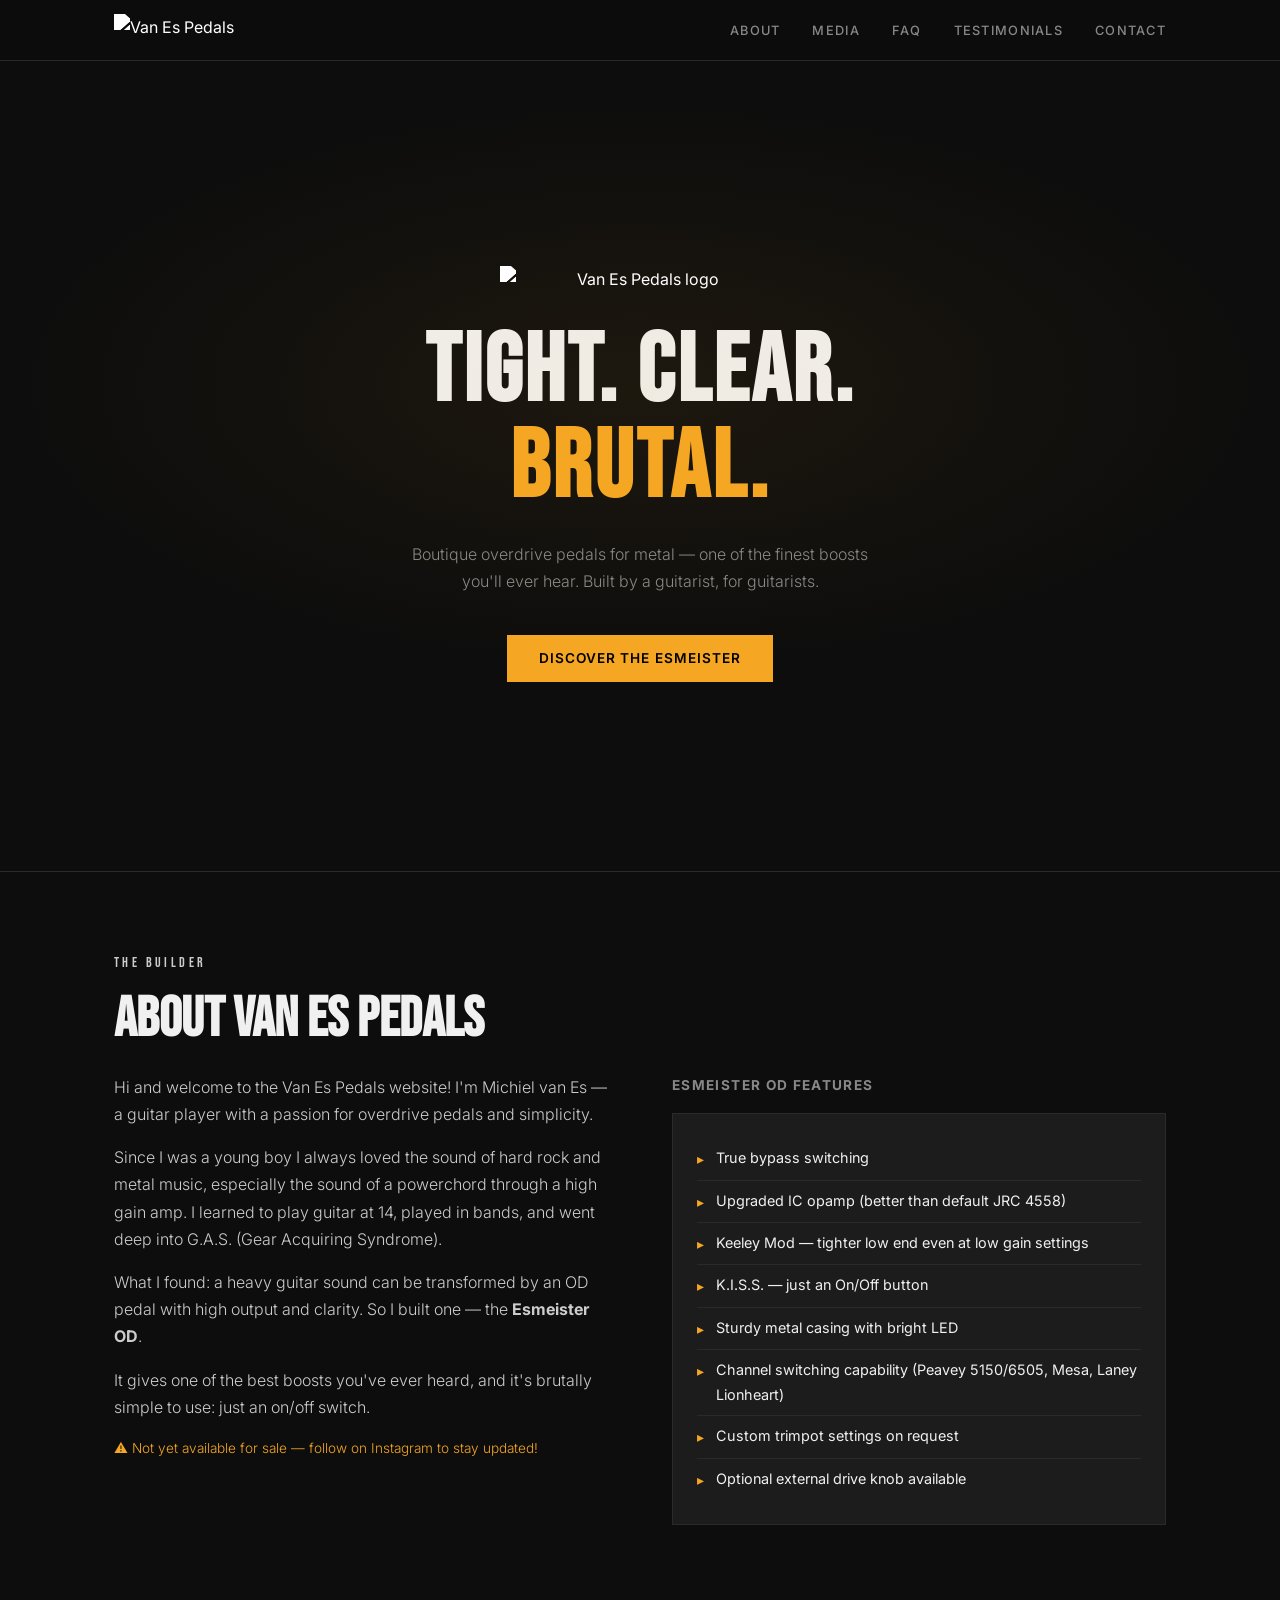
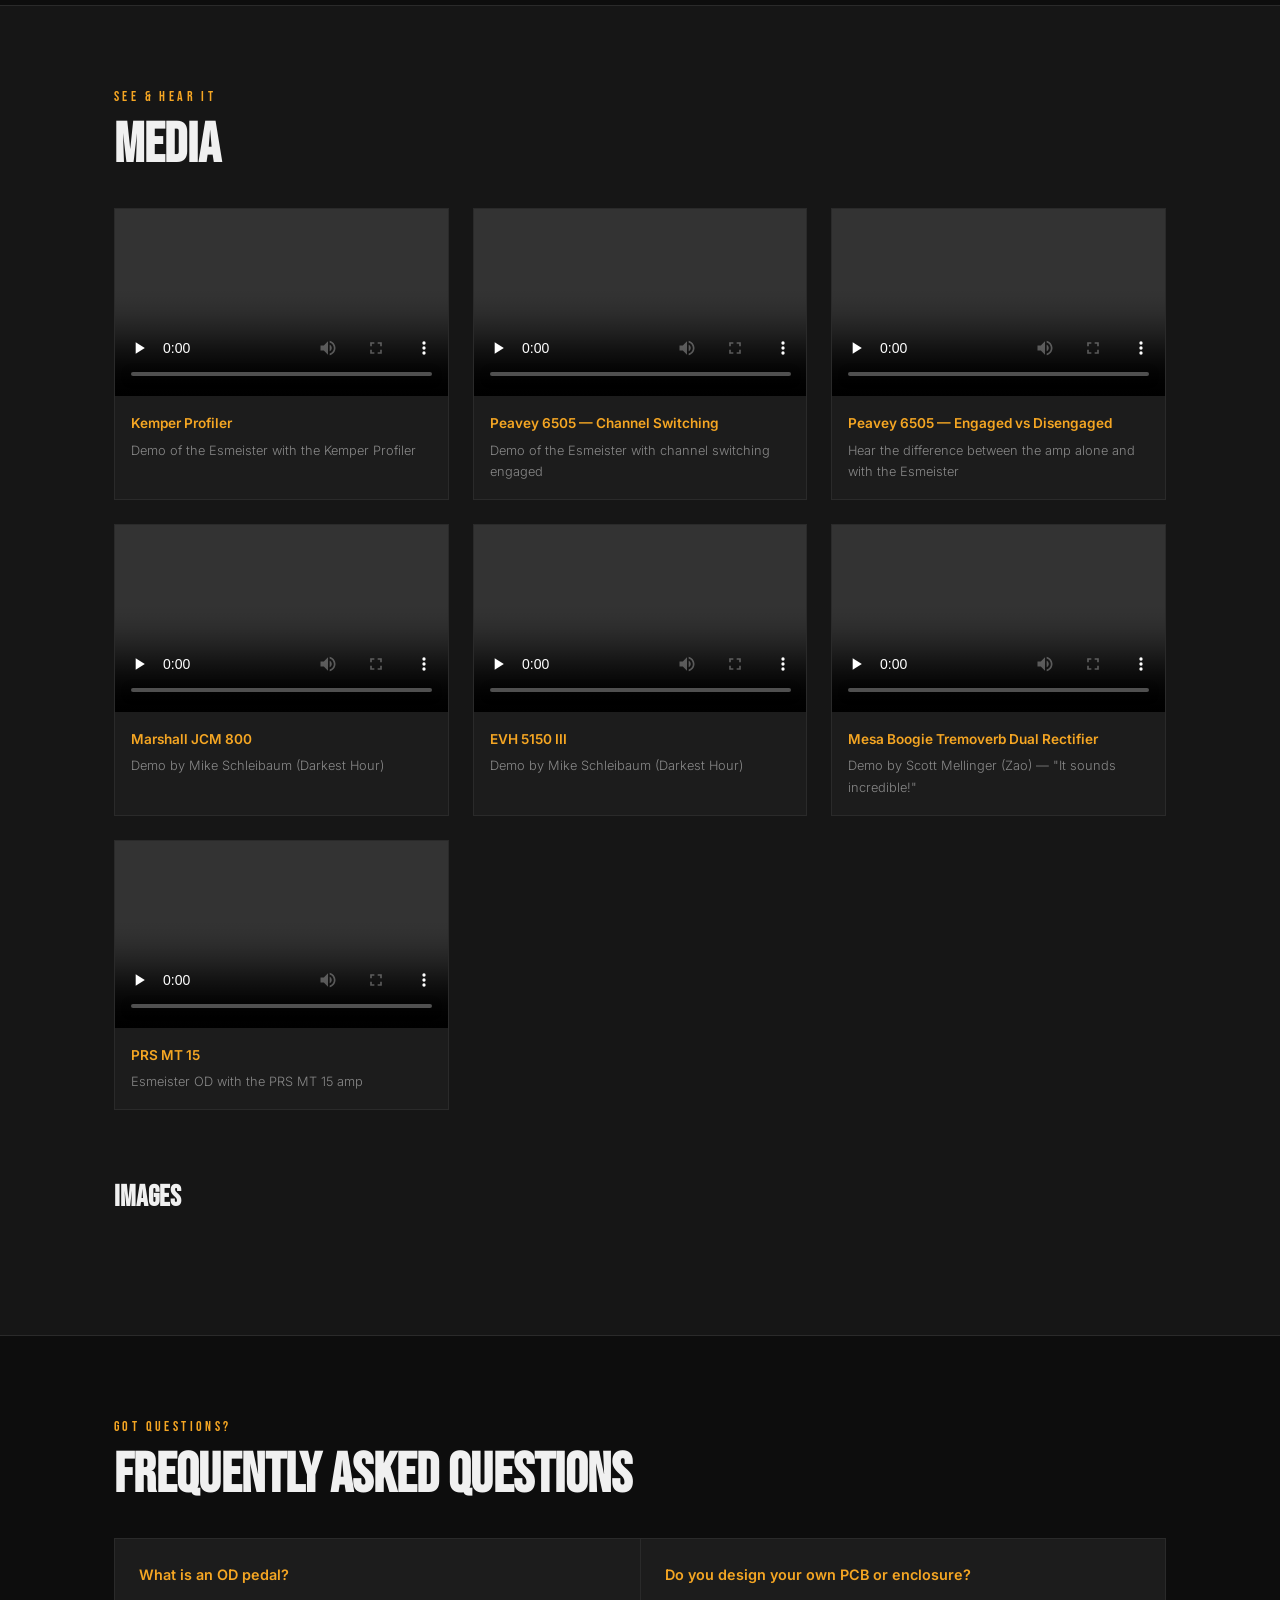
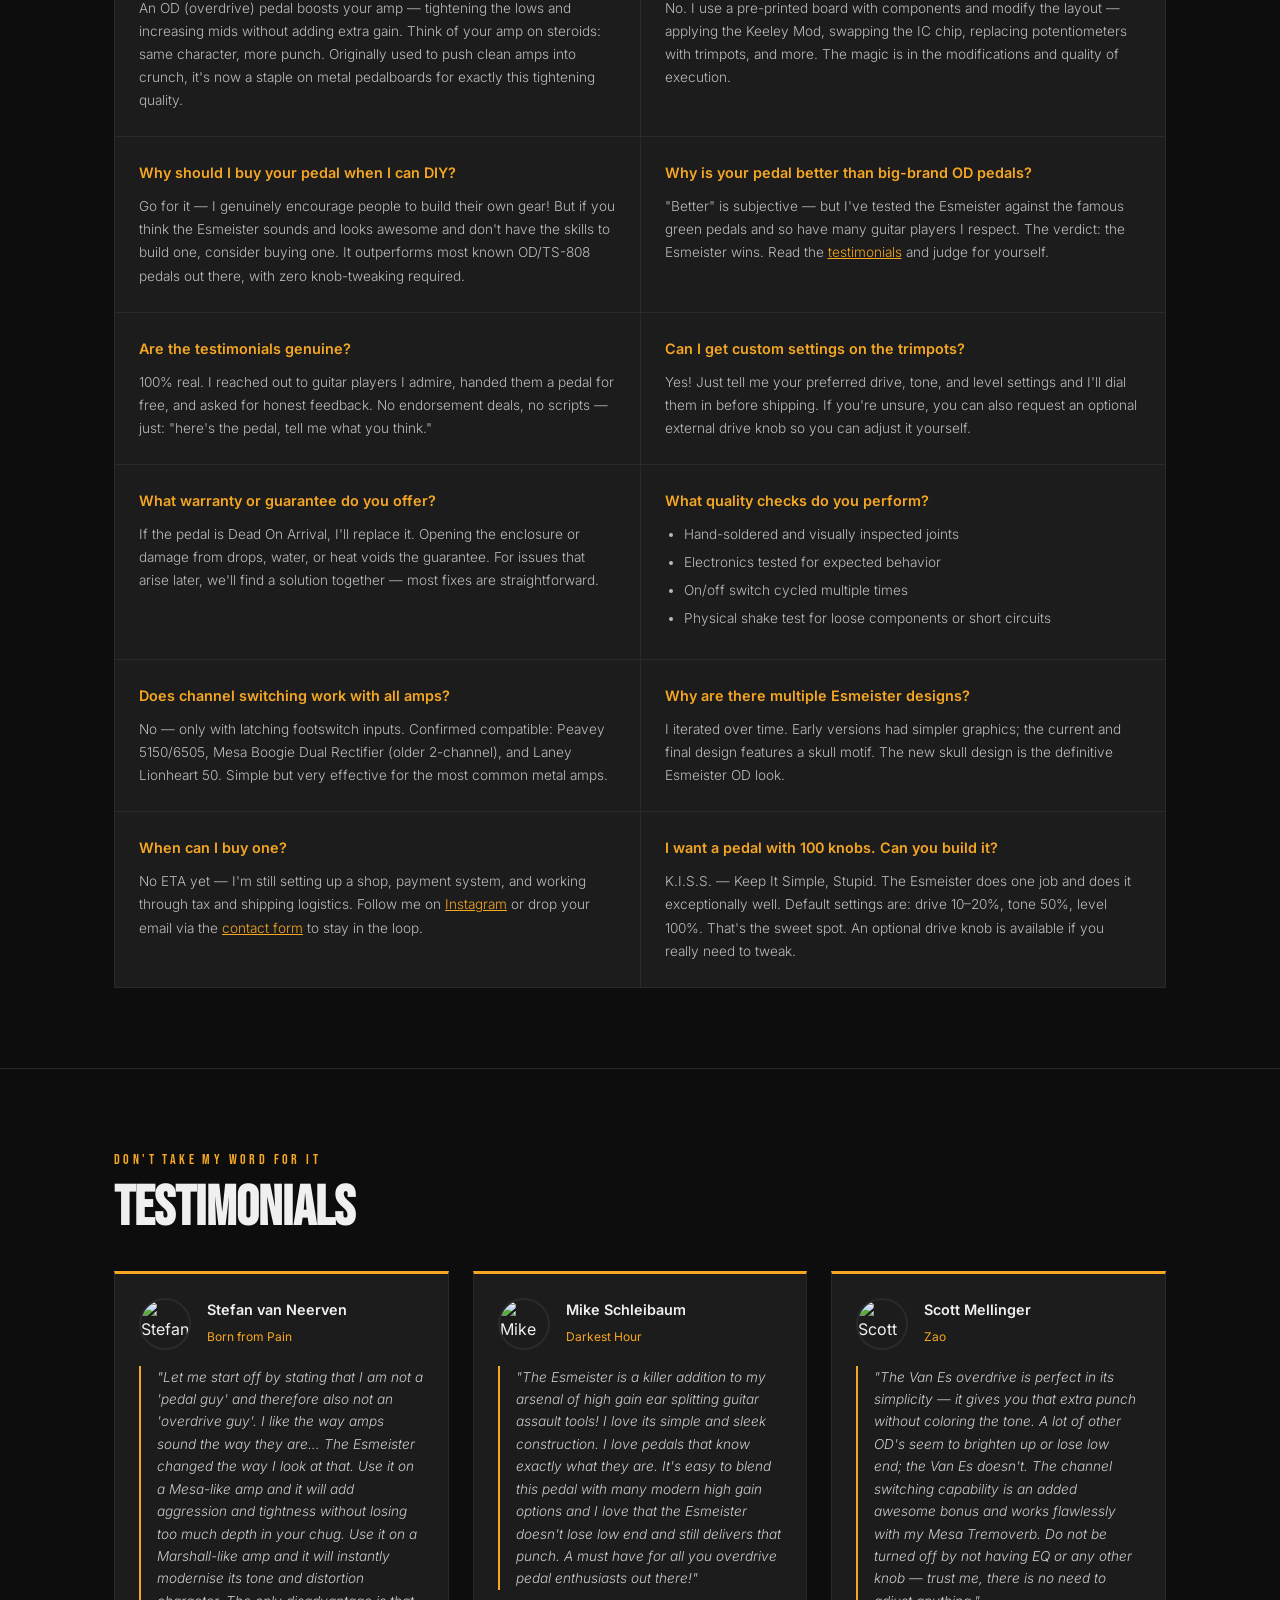
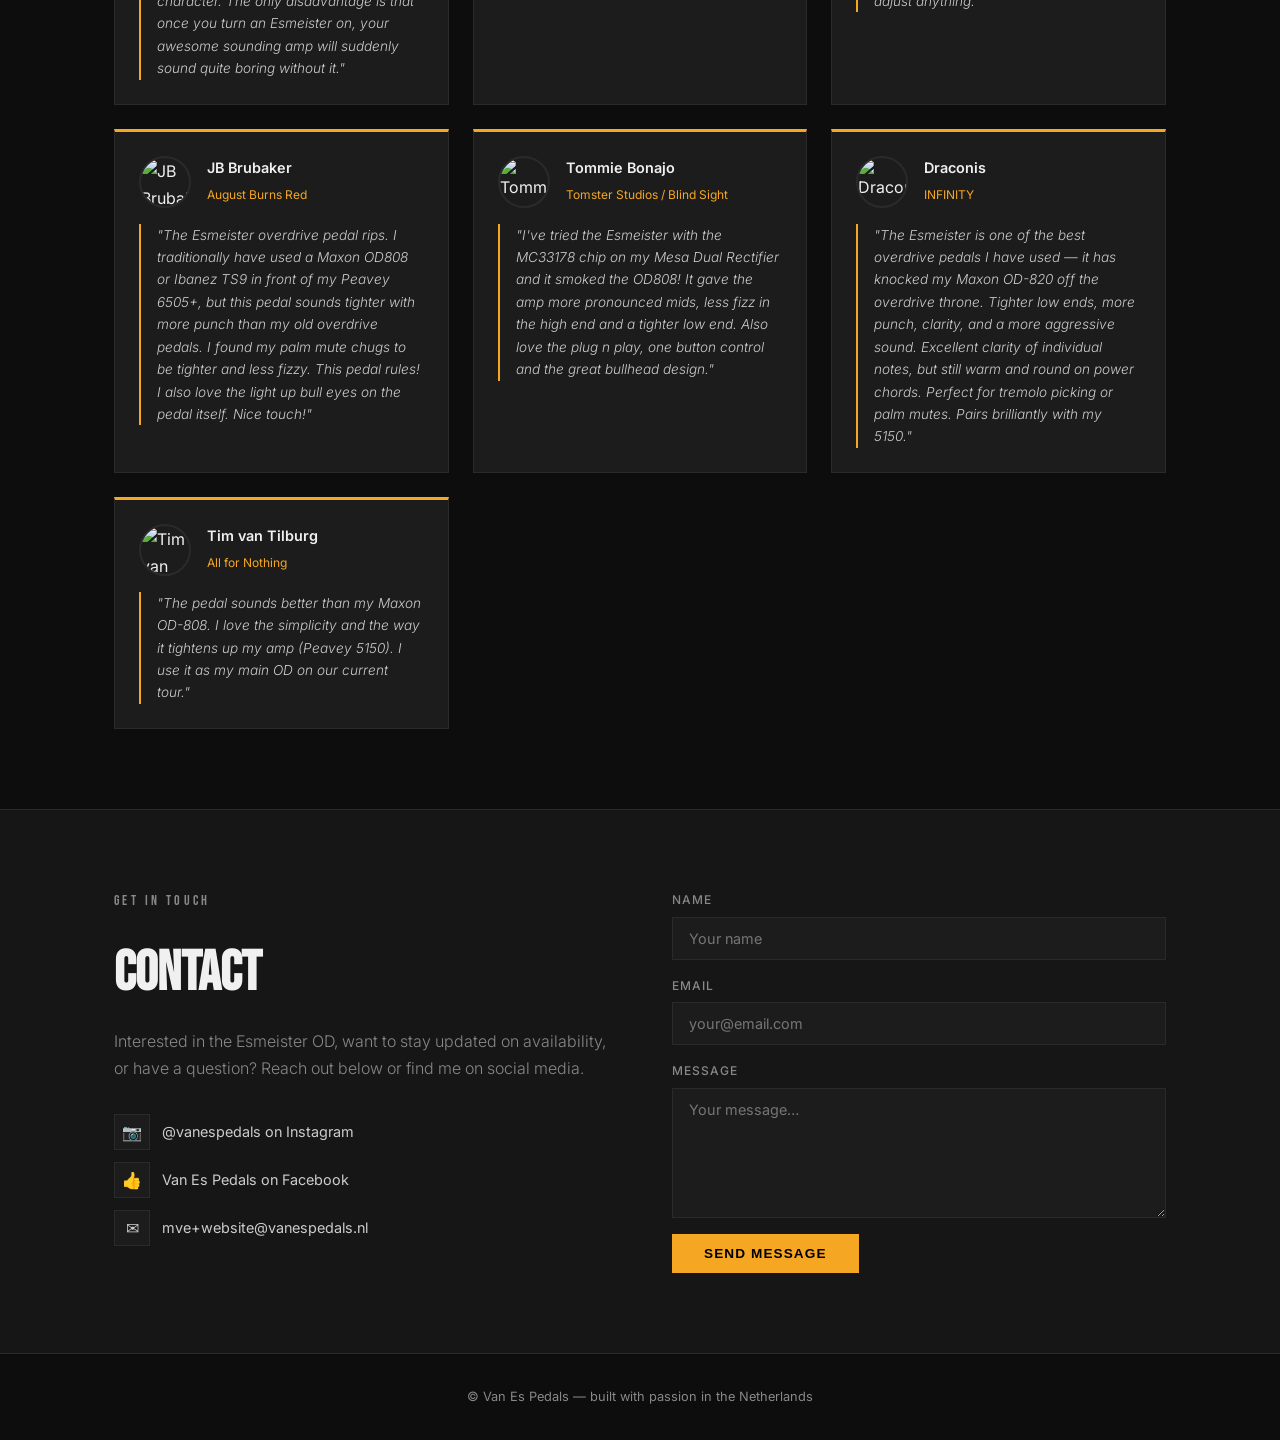
==== commit a7e64aca: "new website created with claude and based on linkedin as a test" ====
--- a/index.html
+++ b/index.html
@@ -1,258 +1,900 @@
-<!DOCTYPE HTML>
+<!DOCTYPE html>
 <html lang="en">
-	<head>
-		<title>van Es pedals website</title>
-		<meta charset="utf-8" />
-		<!-- <meta name="viewport" content="width=device-width, initial-scale=1, user-scalable=no" /> -->
-		<meta name="viewport" content="width=device-width, initial-scale=1, user-scalable=yes" />
-		<link rel="stylesheet" href="assets/css/main.css" />
-		<noscript><link rel="stylesheet" href="assets/css/noscript.css" /></noscript>
-	</head>
-	<body class="is-preload">
-
-		<!-- Wrapper -->
-			<div id="wrapper">
-
-				<!-- Header -->
-					<header id="header">
-						<div class="logo">
-							<!--<span class="icon fa-gem"></span> -->
-							<img src="/images/VanEs_logo.svg" alt="logo alt" style="width: 50%; vertical-align: middle; margin-bottom: 5%">
-						</div>
-						<div class="content">
-							<div class="inner">
-								<h1>van Es pedals</h1>
-								<p>A small company creating one of the finest overdrive pedals for metal that are tight, clear and full of dynamics.</p>
-							</div>
-						</div>
-						<nav>
-							<ul>
-								<li><a href="#about">About</a></li>
-								<li><a href="#media">Media</a></li>
-								<li><a href="#faq">FAQ</a></li>
-								<li><a href="#testimonials">Testimonials</a></li>
-								<li><a href="#contact">Contact</a></li>
-							</ul>
-						</nav>
-					</header>
-
-				<!-- Main -->
-					<div id="main">
-
-						<!-- About -->
-							<article id="about">
-								<h2 class="major">About</h2>
-<!-- text -->
-<p>Hi and welcome to the van Es pedals website!</p>
-<p>I am Michiel van Es, a guitar player with a passion for overdrive pedals and simplicity.</p>
-<p>Since I was a young boy I always loved the sound of hard rock and metal music and especially the sound of a powerchord over a high gain amp.</p>
-<p>I learned playing guitar when I was 14 and played in bands later on.</p>
-<p>I too had issues of G.A.S. (Gear Aqcuiring Syndome) and found out that a heavy guitar sound can be improved by the use of OD pedals with a lot of output and clarity.</p>
-<p>I create the Esmeister OD pedal, a pedal which gives one of the best boosts you have heard and is very simple in use (just an on/off knob).</p>
-<p>Take a look at the <a href="#media" target="_blank">Media</a> section for some images and video clips and at the <a href="#testimonials" target="_blank">Testimonials</a> page for testimonials from some users of my pedals since you can better hear it from someone else then the builder of the pedal 😉</p>
-<p>PS. I am no company yet so you can not buy anything yet but stay tuned!</p>
-							</article>
-                                             <!-- FAQ -->
-                                                        <article id="faq">
-                                                                <h2 class="major">FAQ</h2>
-		<p><strong>What is an OD pedal?</strong></p>
-<p>An OD or <strong>o</strong>ver<strong>d</strong>rive pedal boosts your amp by getting a tighter punch with as less colouring as possible so your amp sounds like it is on steroids, something a lot of hardcore/metal guitarist like.<br />
-It used to be to push a clean amp to give a little crunch but it&#8217;s also found it&#8217;s spot on hardcore/metal guitarist&#8217; pedalboards because of this feature to tighten the lows and increase some mids without giving extra gain.</p>
-<p><strong>Do you create your own print or pedal lay-out?</strong></p>
-<p>No I do not, I use a preprinted print/board with components and alter the layout a bit (for example by applying the Keeley Mod) and change the IC chip and remove the potmeters for trimpots, etc.</p>
-<p><strong>Why should I buy your pedal? I can do it myself!</strong></p>
-<p>Feel free to create your own pedal! I embrace people creating their own tools for the job!<br />
-If you think my pedals look and sound awesome and don&#8217;t have the proper skills to create my Esmeister OD pedal then consider buying one. Me and others think it sounds better then most known OD/TS-808 pedals out there without all sorts of knobs to tweak your sound, just an on and off switch.</p>
-<p><strong>Why do you think your pedal is better then the bigger known pedals out there?</strong></p>
-<p>Better is subjective; I think my pedal sounds better then the known bigger brand OD 808 pedals out there.<br />
-I&#8217;ve tested them myself and I asked friends and other guitar players to test them out against their beloved green pedal.<br />
-Again this is my and <a href="#testimonials" target="_blank">their opinion</a> but feel free to like your green OD 808 pedal a bit more then my pedals 🙂</p>
-<p><strong>Are those testimonials I read from those artists real?</strong></p>
-<p>Yes they are 100% real; I&#8217;ve asked some guitar players that I know or admire to test the pedal and write me an honest testimonial and give me feedback what I could improve on the Esmeister.<br />
-No shady endorsements of some kind, just a simple: Are you willing to test my pedal, if so here is my pedal, you can have it for free but please let me know what you think of it in return.</p>
-<p>Nothing more, nothing less.</p>
-<p><strong>What are the main features of your Esmeister pedals?</strong></p>
-<ul>
-<li>true bypass</li>
-<li>better IC opamp then the default JRC 4558</li>
-<li>Keeley Mod for better dynamics and tight low end even at low drive/gain settings on the pedal</li>
-<li>K.I.S.S. -&gt; just an On/Off button</li>
-<li>sturdy casing and clear led</li>
-<li>channel switching possibility</li>
-<li>perhaps more features or mods without all the knobs and switches 😉</li>
-</ul>
-<p><strong>I want an OD pedal with 100 buttons and features, can you create one for me?</strong></p>
-<p>I like to to keep my pedals K.I.S.S. (Keep It Simple Stupid). It does 1 job and does it very well.<br />
-<p>The pedal is what you see is what you get, I can add an optional drive knob so you can set the drive yourself but I think the power lies in its simplicity by having all knobs set to default OD settings (which is: drive at 10-20%, tone 50%, level 100%).<br />
-<p><strong>Can I change the settings of the pedal beforehand? I'm afraid the settings are too much for my already high gain amp..?</strong></p>
-<p>Yes! Tell me how you want your drive, tone and level settings and I'll set it for you on the trimpots used.</p>
-<p><strong>What if I don't like the settings you've set in the Esmeister OD?</strong></p>
-<p>I suggest you'll ask the option to add a seperate drive knob when ordering so you can set the drive to what you prefer.</p>
-<p><strong>Is there any quarantee on the pedal?</strong></p>
-<p>If the pedal is a DOA (Dead On Arrival) I will replace the pedal with another, if you open up the pedal you'll loose all guarantee or if the pedal is broken by external factors like falling, water, heat, etc..</p>
-<p>If the pedal breaks later on we'll try to work something out</p>
-<p><strong>Do you do any sort of quality assurance?</strong></p>
-<p>Yes! In matter of fact I do al kinds of quality assurances:</p>
-<ul>
-<li>Functional: I solder by hand, I know machines are more accurate and precise but factory machines are most of the time not made to some proper testing, I check my solder joints and check if all electronics work as expected</li>
-<li>Endurance: I check my pedals after I have soldered them and they are in the casing ensuring there is no short circuit and test the on/off button a good few times to ensure that the pedal works as expected, I also give them a good shake to make sure no short circuit is occurring and that everything remains in its place</li>
-</ul>
-<p>Note: I can not guarantee that the pedal always work and work after shipping but if something is broken, contact me and we will sort it out. Most of the time it is an easy fix.<br />
-Things do break even when properly created, soldered and tested.</p>
-<p><b>Can I use the channel switching option on all amps?</b></p>
-<p>No, the channel switching option can only be used on latching guitar amp mostly: Peavey 5150/6505, Mesa Boogie Dual Rectifier (older 2 channel) and Laney Lionheart 50.<br />
-It is simple but very effective for the most common used metal amps out there.</p>
-<p><b>I see multiple designs of the Esmeister?</b></p>
-<p>This is correct, I created a version with a bull skull design and a simple logo design, the new skull design is the current and final design for the Esmeister OD pedal</p>
-<p><b>When can I buy your pedals?</b></p>
-<p>No ETA yet, working on setting up a shop/payment option and looking at tax and shipment options.</p>
-<p><b>How am I informed of new iterations to your pedals or when I can buy them or any news in general?</b></p>
-<p>Please check my <a href="https://www.instagram.com/vanespedals/" target="_blank" rel="noopener">Instagram</a>, subscribe to it (check the feed) or send me an email via the <a href="#contact" target="_blank" rel="noopener">contact form</a> of this blog or my website.</p>
-                                                        </article>
-
-
-						<!-- Media -->
-							<article id="media">
-								<h2 class="major">Media</h2>
-								<p>Below you can find some media of the Esmeister OD pedal</p>
-<section><h3>Videos</h3>
-<p><strong>Kemper profiler</strong> &#8211; A demo of the Esmeister and the Kemper profiler</p>
-<video width="320" height="240" controls>
-  <source src="/videos/esmeister-kemper-kpa.mp4" type="video/mp4">
-Your browser does not support the video tag.
-</video>
-<p><strong>Peavey 6505</strong> &#8211; A demo of the Esmeister with channel switching:</p>
-<video width="320" height="240" controls>
-  <source src="/videos/esmeister-peavey6505.mp4" type="video/mp4">
-Your browser does not support the video tag.
-</video>
-<p><strong>Peavey 6505</strong> &#8211; A demo of the Esmeister disengaged and engaged to hear the difference between the amp&#8217;s own sound and what the Esmeister OD does to the sound engaged:</p>
-<video width="320" height="240" controls>
-  <source src="/videos/esmeister-diseng.mp4" type="video/mp4">
-Your browser does not support the video tag.
-</video>
-<p><strong>Marshall JCM 800</strong> and Esmeister demo by Mike Schleibaum from the band Darkest Hour:</p>
-<video width="320" height="240" controls>
-  <source src="/videos/esmeister-marshall.mp4" type="video/mp4">
-Your browser does not support the video tag.
-</video>
-<p><strong>EVH 5150 III</strong> and the Esmeister demo by Mike Schleibaum from the band Darkest Hour:</p>
-<video width="320" height="240" controls>
-  <source src="/videos/esmeiter-5150iii.mp4" type="video/mp4">
-Your browser does not support the video tag.
-</video>
-<p><strong>Mesa Boogie Tremoverb Dual rectifier</strong> and the Esmeister demo made by Scott Mellinger from the band Zao, his quote on testing the pedal:</p>
-<blockquote><p>It sounds incredible! It perfectly balanced you don’t lose low end it doesn’t color the tone it just takes it to 11!! Haha</p>
-</blockquote>
-<video width="320" height="240" controls>
-  <source src="/videos/esmeister-mesa.mov" type="video/mp4">
-Your browser does not support the video tag.
-</video>
-<p><strong>PRS MT 15 and the Esmeister OD pedal</strong> 
-<video width="320" height="240" controls>
-  <source src="/videos/esmeister-prsmt15.mp4" type="video/mp4">
-Your browser does not support the video tag.
-</video>
-
-<section><h3>Images</h3>
-<p>The new Esmeister OD pedal in yellow - note the new design (skull):</p>
-<h3>
-<img src="/images/new/IMG_5449.jpg" alt="ESmeister OD" width="225" height="300" class="size-medium">
-<img src="/images/new/IMG_5448.jpg" alt="ESmeister OD" width="225" height="300" class="size-medium">
-
-<p>Some old Esmeister OD pedal designs:</p>
-<h3>
-<img src="/images/img_0134.jpg" alt="ESmeister OD" width="225" height="300" class="size-medium">
-<img src="/images/img_1659.jpg" alt="ESmeister OD" width="225" height="300" class="size-medium">
-<img src="/images/img_0026.jpg" alt="ESmeister OD" width="225" height="300" class="size-medium">
-<img src="/images/img_2800-1.jpg" alt="ESmeister OD" width="225" height="300" class="size-medium"></h3>
-
-</section>
-</section>
-							</article>
-						<!-- Testimonials -->
-							<article id="testimonials">
-								<h2 class="major">Testimonials</h2>
-<p>Stefan van Neerven, Guitarist for <a href="https://www.facebook.com/BornFromPainOfficial/" target="_blank" rel="noopener">Born from Pain</a>:</p>
-<blockquote><p><img src="images/stefan-bfp.jpg" alt="Stefan van Neerven" width="275" height="300"/></p>
-<p><em>&#8220;Let me start off by stating that I am not a 'pedal guy' and therefore also not an 'overdrive guy'. I like the way amps sound the way they are. All my amps have plenty of gain so I never felt the need to overdrive them. I do own a couple of different overdrives, but they never made it to my rig. The Esmeister changed the way I look at that. If an overdrive gives your amp an ass-kick, the Esmeister gives it 2. Use it on a Mesa-like amp and it wil add aggression and tightness without losing too much depth in your chug. Use it on a Marshall-like amp and it will instantly modernise its tone and distortion character. The only disadvantage is that once you turn an Esmeister on, your awesome sounding amp will suddenly sound quite boring without it. Add some killer graphics and protected settings to that and you have an absolute winner. &#8220;</em></p></blockquote>
-
-<p>Mike Schleibaum, Guitarist for <a href="https://www.facebook.com/DarkestHourDudes/" target="_blank" rel="noopener">Darkest Hour</a>:</p>
-<blockquote><p><img src="images/mike-dh.png" alt="Mike Schleibaum" width="275" height="300"/></p>
-<p><em>&#8220;The Esmeister is a killer addition to my arsenal of high gain ear splitting guitar assault tools!. I love its simple and sleek construction. I am also not turned off by its lack of tonal control, I love pedals that know exactly what they are. It’s easy to blend this pedal with many modern high gain options and I have enjoyed experimenting with the boast it brings. I love that the Esmeister doesn’t lose low end and still delvers that punch. A must have for all you overdrive pedal enthusiasts out there! &#8220;</em></p></blockquote>
-
-<p>Scott Mellinger, Guitarist for <a href="https://www.facebook.com/ZAO.Official/" target="_blank" rel="noopener">Zao</a>:</p>
-<blockquote><p><img src="images/scott-zao.jpeg" alt="Scott Mellinger" width="275" height="300"/></p>
-<p><em>&#8220;The Van Es overdrive is perfect in its simplicity, it gives you that extra punch without coloring the tone. A lot of other OD’s I’ve tried seem to brighten up or lose low end, the Van Es doesn’t. The channel switching capability is an added awesome bonus and works flawlessly with my Mesa Tremoverb. Do not be turned off by not having EQ or any other knob, trust me there is no need to adjust anything it’s right where you want it. &#8220;</em></p></blockquote>
-
-<p>JB Brubaker, Guitarist for <a href="https://nl-nl.facebook.com/augustburnsred/" target="_blank" rel="noopener">August Burns Red</a>:</p>
-<blockquote><p><img src="images/jb-abr.jpg" alt="JB Brubaker" width="275" height="300"/></p>
-<p><em>“The Esmeister overdrive pedal rips.  I traditionally have used a Maxon OD808 or Ibanez TS9 in front of my Peavey 6505+, but this pedal sounds tighter with more punch than my old overdrive pedals.  I found my palm mute chugs to be tighter and less fizzy.  This pedal rules! I also love the light up bull eyes on the pedal itself.  Nice touch!”</em></p></blockquote>
-
-<p>Tommie Bonajo, Producer/Guitarist for <a href="https://www.tomsterstudios.com/" target="_blank" rel="noopener">Tomster Studios</a>/<a href="https://www.facebook.com/blindsightofficial/" target="_blank" rel="noopener">Blind Sight</a>:</p>
-<blockquote><p><img src="images/tommie-blindsight.jpg" alt="Tommie Bonajo" width="275" height="300"/></p>
-<p><em>&#8220;I&#8217;ve tried the Esmeister with the MC33178 chip on my Mesa Dual Rectifier and it smoked the OD808! It gave the amp more pronounced mids, less fizz in the high end and a tighter low end. Also love the plug n play, one button control and the great bullhead design.&#8221;</em></p></blockquote>
-
-<p>Draconis, Guitarist / Vocalist / Composer for <a href="http://www.infinity-blackmetal.com/" target="_blank" rel="noopener">INFINITY</a> :</p>
-<blockquote><p><img src="images/draconis.png" alt="Draconis" width="275" height="300"/></p>
-<p><em>&#8220;The Esmeister is one of the best overdrive pedals I have used. It currently has knocked my Maxon OD-820 off the overdrive throne. It features tighter low ends and has a bit more punch, clarity and sounds more aggressive.</em><br />
-<em> It has an excellent clarity of individual notes, but still has a kind of warm and round touch when riffing with power chords. It is also a perfect and tight sounding pedal when tremolo picking or doing palm mutes.</em><br />
-<em> Besides the great sound it is a very simple, easy to use and robust piece of kit.</em><br />
-<em> The Esmeister pairs very well with my 5150 amp and sits great in our overall mix, giving the dynamic aggressive sound we are looking for.&#8221;</em></p></blockquote>
-
-<p>Tim van Tilburg, Guitarist for <a href="https://nl-nl.facebook.com/allfornothinghc" target="_blank" rel="noopener">All for Nothing</a>:</p>
-<blockquote><p><img src="images/tim-afn.jpg" alt="Tim van Tilburg" width="275" height="300"/></p>
-<p><em>&#8220;The pedal sounds better then my Maxon OD-808, I love the simplicity and the way it tightens up my amp (Peavey 5150). I use it as my main OD on our current tour.</em><em>&#8220;</em></p></blockquote>
-
-							</article>
-						<!-- Contact -->
-							<article id="contact">
-								<h2 class="major">Contact</h2>
-								<form method="post" action="https://formspree.io/mlegprbj">
-									<div class="fields">
-										<div class="field half">
-											<label for="name">Name</label>
-											<input type="text" name="name" id="name" />
-										</div>
-										<div class="field half">
-											<label for="email">Email</label>
-											<input type="text" name="email" id="email" />
-										</div>
-										<div class="field">
-											<label for="message">Message</label>
-											<textarea name="message" id="message" rows="4"></textarea>
-										</div>
-									</div>
-									<ul class="actions">
-										<li><input type="submit" value="Send Message" class="primary" /></li>
-										<li><input type="reset" value="Reset" /></li>
-									</ul>
-								</form>
-								<ul class="icons">
-									<li><a href="https://www.instagram.com/vanespedals/" target="_blank" class="icon brands fa-instagram"><span class="label">Instagram</span></a></li>
-									<li><a href="https://www.facebook.com/vanespedals/" target="_blank" class="icon brands fa-facebook-f"><span class="label">Facebook</span></a></li>
-									<li><a href="mailto:mve+website@vanespedals.nl" class="fas fa-envelope"><span class="label"></span></a></li>
-								</ul>
-							</article>
-
-					</div>
-
-				<!-- Footer -->
-					<footer id="footer">
-						<p class="copyright">&copy; van Es pedals</p>
-					</footer>
-
-			</div>
-
-		<!-- BG -->
-			<div id="bg"></div>
-
-		<!-- Scripts -->
-			<script src="assets/js/jquery.min.js"></script>
-			<script src="assets/js/browser.min.js"></script>
-			<script src="assets/js/breakpoints.min.js"></script>
-			<script src="assets/js/util.js"></script>
-			<script src="assets/js/main.js"></script>
-
-	</body>
+<head>
+  <meta charset="UTF-8" />
+  <meta name="viewport" content="width=device-width, initial-scale=1.0" />
+  <title>Van Es Pedals – Esmeister OD</title>
+  <link rel="preconnect" href="https://fonts.googleapis.com" />
+  <link rel="preconnect" href="https://fonts.gstatic.com" crossorigin />
+  <link href="https://fonts.googleapis.com/css2?family=Bebas+Neue&family=Inter:wght@300;400;500;600&display=swap" rel="stylesheet" />
+  <style>
+    *, *::before, *::after { box-sizing: border-box; margin: 0; padding: 0; }
+
+    :root {
+      --bg:        #0D0D0D;
+      --surface:   #161616;
+      --card:      #1C1C1C;
+      --border:    #2A2A2A;
+      --amber:     #F5A623;
+      --amber-dim: #c2821a;
+      --text:      #F0F0F0;
+      --muted:     #888;
+      --font-display: 'Bebas Neue', sans-serif;
+      --font-body:    'Inter', sans-serif;
+    }
+
+    html { scroll-behavior: smooth; }
+
+    body {
+      background: var(--bg);
+      color: var(--text);
+      font-family: var(--font-body);
+      font-size: 16px;
+      line-height: 1.7;
+    }
+
+    /* ── NAV ── */
+    header {
+      position: sticky;
+      top: 0;
+      z-index: 100;
+      background: rgba(13,13,13,0.95);
+      backdrop-filter: blur(8px);
+      border-bottom: 1px solid var(--border);
+    }
+
+    nav {
+      max-width: 1100px;
+      margin: 0 auto;
+      padding: 0 1.5rem;
+      display: flex;
+      align-items: center;
+      justify-content: space-between;
+      height: 60px;
+    }
+
+    .nav-logo {
+      display: flex;
+      align-items: center;
+      gap: 0.6rem;
+      text-decoration: none;
+    }
+
+    .nav-logo img {
+      height: 32px;
+      filter: brightness(0) invert(1);
+    }
+
+    .nav-links {
+      display: flex;
+      gap: 2rem;
+      list-style: none;
+    }
+
+    .nav-links a {
+      color: var(--muted);
+      text-decoration: none;
+      font-size: 0.8rem;
+      font-weight: 500;
+      letter-spacing: 0.1em;
+      text-transform: uppercase;
+      transition: color 0.2s;
+    }
+
+    .nav-links a:hover { color: var(--amber); }
+
+    /* hamburger */
+    .hamburger {
+      display: none;
+      flex-direction: column;
+      gap: 5px;
+      cursor: pointer;
+      background: none;
+      border: none;
+      padding: 4px;
+    }
+    .hamburger span {
+      display: block;
+      width: 24px;
+      height: 2px;
+      background: var(--text);
+      transition: all 0.3s;
+    }
+
+    /* ── HERO ── */
+    #hero {
+      min-height: 90vh;
+      display: flex;
+      flex-direction: column;
+      align-items: center;
+      justify-content: center;
+      text-align: center;
+      padding: 4rem 1.5rem 3rem;
+      position: relative;
+      overflow: hidden;
+    }
+
+    #hero::before {
+      content: '';
+      position: absolute;
+      inset: 0;
+      background: radial-gradient(ellipse 70% 50% at 50% 40%, rgba(245,166,35,0.07) 0%, transparent 70%);
+      pointer-events: none;
+    }
+
+    .hero-logo {
+      width: min(280px, 60vw);
+      margin-bottom: 2rem;
+      filter: brightness(0) invert(1);
+    }
+
+    .hero-tagline {
+      font-family: var(--font-display);
+      font-size: clamp(2.8rem, 8vw, 6rem);
+      line-height: 1;
+      letter-spacing: 0.03em;
+      color: var(--text);
+      margin-bottom: 0.5rem;
+    }
+
+    .hero-tagline span { color: var(--amber); }
+
+    .hero-sub {
+      font-size: 1rem;
+      color: var(--muted);
+      max-width: 480px;
+      margin: 1rem auto 2.5rem;
+      font-weight: 300;
+    }
+
+    .btn {
+      display: inline-block;
+      padding: 0.75rem 2rem;
+      background: var(--amber);
+      color: #000;
+      font-weight: 600;
+      font-size: 0.85rem;
+      letter-spacing: 0.08em;
+      text-transform: uppercase;
+      text-decoration: none;
+      border: none;
+      cursor: pointer;
+      transition: background 0.2s, transform 0.15s;
+    }
+
+    .btn:hover { background: var(--amber-dim); transform: translateY(-1px); }
+
+    /* ── SECTION SHARED ── */
+    section {
+      max-width: 1100px;
+      margin: 0 auto;
+      padding: 5rem 1.5rem;
+    }
+
+    .section-label {
+      font-family: var(--font-display);
+      font-size: 0.85rem;
+      letter-spacing: 0.25em;
+      color: var(--amber);
+      text-transform: uppercase;
+      margin-bottom: 0.5rem;
+    }
+
+    .section-title {
+      font-family: var(--font-display);
+      font-size: clamp(2rem, 5vw, 3.5rem);
+      line-height: 1.05;
+      margin-bottom: 1.5rem;
+    }
+
+    hr.divider {
+      border: none;
+      border-top: 1px solid var(--border);
+      margin: 0;
+    }
+
+    /* ── ABOUT ── */
+    #about .about-grid {
+      display: grid;
+      grid-template-columns: 1fr 1fr;
+      gap: 4rem;
+      align-items: start;
+    }
+
+    #about p { color: #ccc; margin-bottom: 1rem; font-weight: 300; }
+
+    .features-list {
+      background: var(--card);
+      border: 1px solid var(--border);
+      padding: 1.5rem;
+      list-style: none;
+    }
+
+    .features-list li {
+      padding: 0.5rem 0;
+      border-bottom: 1px solid var(--border);
+      font-size: 0.9rem;
+      display: flex;
+      gap: 0.75rem;
+      align-items: flex-start;
+    }
+
+    .features-list li:last-child { border-bottom: none; }
+
+    .features-list li::before {
+      content: '▸';
+      color: var(--amber);
+      flex-shrink: 0;
+      margin-top: 1px;
+    }
+
+    /* ── MEDIA ── */
+    #media { background: var(--surface); max-width: 100%; }
+
+    #media > .inner {
+      max-width: 1100px;
+      margin: 0 auto;
+      padding: 5rem 1.5rem;
+    }
+
+    .video-grid {
+      display: grid;
+      grid-template-columns: repeat(auto-fill, minmax(300px, 1fr));
+      gap: 1.5rem;
+      margin-top: 2rem;
+    }
+
+    .video-card {
+      background: var(--card);
+      border: 1px solid var(--border);
+      overflow: hidden;
+    }
+
+    .video-card video {
+      width: 100%;
+      display: block;
+      aspect-ratio: 16/9;
+      object-fit: cover;
+      background: #000;
+    }
+
+    .video-card-body {
+      padding: 1rem;
+    }
+
+    .video-card-body strong {
+      font-size: 0.85rem;
+      font-weight: 600;
+      color: var(--amber);
+      display: block;
+      margin-bottom: 0.25rem;
+    }
+
+    .video-card-body p {
+      font-size: 0.8rem;
+      color: var(--muted);
+      font-weight: 300;
+    }
+
+    .image-grid {
+      display: grid;
+      grid-template-columns: repeat(auto-fill, minmax(220px, 1fr));
+      gap: 1rem;
+      margin-top: 2rem;
+    }
+
+    .image-grid img {
+      width: 100%;
+      aspect-ratio: 1;
+      object-fit: cover;
+      display: block;
+      border: 1px solid var(--border);
+      filter: grayscale(20%);
+      transition: filter 0.3s;
+    }
+
+    .image-grid img:hover { filter: none; }
+
+    /* ── FAQ ── */
+    #faq .faq-grid {
+      display: grid;
+      grid-template-columns: 1fr 1fr;
+      gap: 1px;
+      background: var(--border);
+      border: 1px solid var(--border);
+      margin-top: 2rem;
+    }
+
+    .faq-item {
+      background: var(--card);
+      padding: 1.5rem;
+    }
+
+    .faq-item h3 {
+      font-family: var(--font-body);
+      font-size: 0.9rem;
+      font-weight: 600;
+      color: var(--amber);
+      margin-bottom: 0.6rem;
+    }
+
+    .faq-item p, .faq-item ul {
+      font-size: 0.85rem;
+      color: #bbb;
+      font-weight: 300;
+    }
+
+    .faq-item ul {
+      padding-left: 1.2rem;
+    }
+
+    .faq-item ul li { margin-bottom: 0.3rem; }
+
+    /* ── TESTIMONIALS ── */
+    #testimonials { background: var(--bg); }
+
+    .testimonial-grid {
+      display: grid;
+      grid-template-columns: repeat(auto-fill, minmax(300px, 1fr));
+      gap: 1.5rem;
+      margin-top: 2rem;
+    }
+
+    .testimonial-card {
+      background: var(--card);
+      border: 1px solid var(--border);
+      border-top: 3px solid var(--amber);
+      padding: 1.5rem;
+      display: flex;
+      flex-direction: column;
+      gap: 1rem;
+    }
+
+    .t-header {
+      display: flex;
+      align-items: center;
+      gap: 1rem;
+    }
+
+    .t-avatar {
+      width: 52px;
+      height: 52px;
+      border-radius: 50%;
+      object-fit: cover;
+      flex-shrink: 0;
+      border: 2px solid var(--border);
+    }
+
+    .t-meta strong {
+      display: block;
+      font-size: 0.9rem;
+      font-weight: 600;
+    }
+
+    .t-meta a {
+      font-size: 0.75rem;
+      color: var(--amber);
+      text-decoration: none;
+    }
+
+    .t-meta a:hover { text-decoration: underline; }
+
+    .t-quote {
+      font-size: 0.85rem;
+      color: #ccc;
+      font-weight: 300;
+      line-height: 1.65;
+      font-style: italic;
+      border-left: 2px solid var(--amber);
+      padding-left: 1rem;
+    }
+
+    /* ── CONTACT ── */
+    #contact { background: var(--surface); max-width: 100%; }
+
+    #contact > .inner {
+      max-width: 1100px;
+      margin: 0 auto;
+      padding: 5rem 1.5rem;
+      display: grid;
+      grid-template-columns: 1fr 1fr;
+      gap: 4rem;
+      align-items: start;
+    }
+
+    .contact-info p {
+      color: var(--muted);
+      font-weight: 300;
+      margin-bottom: 2rem;
+    }
+
+    .social-links {
+      display: flex;
+      flex-direction: column;
+      gap: 0.75rem;
+    }
+
+    .social-links a {
+      display: flex;
+      align-items: center;
+      gap: 0.75rem;
+      color: #ccc;
+      text-decoration: none;
+      font-size: 0.9rem;
+      transition: color 0.2s;
+    }
+
+    .social-links a:hover { color: var(--amber); }
+
+    .social-icon {
+      width: 36px;
+      height: 36px;
+      background: var(--card);
+      border: 1px solid var(--border);
+      display: flex;
+      align-items: center;
+      justify-content: center;
+      font-size: 1rem;
+      flex-shrink: 0;
+    }
+
+    .contact-form {
+      display: flex;
+      flex-direction: column;
+      gap: 1rem;
+    }
+
+    .form-group {
+      display: flex;
+      flex-direction: column;
+      gap: 0.4rem;
+    }
+
+    .form-group label {
+      font-size: 0.75rem;
+      font-weight: 500;
+      letter-spacing: 0.08em;
+      text-transform: uppercase;
+      color: var(--muted);
+    }
+
+    .form-group input,
+    .form-group textarea {
+      background: var(--card);
+      border: 1px solid var(--border);
+      color: var(--text);
+      font-family: var(--font-body);
+      font-size: 0.9rem;
+      padding: 0.75rem 1rem;
+      outline: none;
+      transition: border-color 0.2s;
+      width: 100%;
+    }
+
+    .form-group input:focus,
+    .form-group textarea:focus {
+      border-color: var(--amber);
+    }
+
+    .form-group textarea { resize: vertical; min-height: 130px; }
+
+    .contact-form .btn { align-self: flex-start; }
+
+    /* ── FOOTER ── */
+    footer {
+      border-top: 1px solid var(--border);
+      text-align: center;
+      padding: 2rem 1.5rem;
+      font-size: 0.8rem;
+      color: var(--muted);
+    }
+
+    footer a { color: var(--muted); }
+
+    /* ── MOBILE ── */
+    @media (max-width: 768px) {
+      .nav-links {
+        display: none;
+        position: absolute;
+        top: 60px;
+        left: 0; right: 0;
+        background: var(--bg);
+        border-bottom: 1px solid var(--border);
+        flex-direction: column;
+        padding: 1rem 1.5rem;
+        gap: 1rem;
+      }
+
+      .nav-links.open { display: flex; }
+      .hamburger { display: flex; }
+
+      #about .about-grid,
+      #faq .faq-grid,
+      #contact > .inner {
+        grid-template-columns: 1fr;
+        gap: 2rem;
+      }
+
+      #faq .faq-grid { gap: 1px; }
+
+      section { padding: 3rem 1.5rem; }
+    }
+
+    @media (prefers-reduced-motion: reduce) {
+      * { transition: none !important; animation: none !important; }
+    }
+  </style>
+</head>
+<body>
+
+  <!-- NAV -->
+  <header>
+    <nav>
+      <a href="#hero" class="nav-logo">
+        <img src="https://vanespedals.nl/images/VanEs_logo.svg" alt="Van Es Pedals" />
+      </a>
+      <ul class="nav-links" id="nav-links">
+        <li><a href="#about">About</a></li>
+        <li><a href="#media">Media</a></li>
+        <li><a href="#faq">FAQ</a></li>
+        <li><a href="#testimonials">Testimonials</a></li>
+        <li><a href="#contact">Contact</a></li>
+      </ul>
+      <button class="hamburger" id="hamburger" aria-label="Toggle menu">
+        <span></span><span></span><span></span>
+      </button>
+    </nav>
+  </header>
+
+  <!-- HERO -->
+  <div id="hero">
+    <img class="hero-logo" src="https://vanespedals.nl/images/VanEs_logo.svg" alt="Van Es Pedals logo" />
+    <h1 class="hero-tagline">Tight. Clear.<br /><span>Brutal.</span></h1>
+    <p class="hero-sub">Boutique overdrive pedals for metal — one of the finest boosts you'll ever hear. Built by a guitarist, for guitarists.</p>
+    <a href="#about" class="btn">Discover the Esmeister</a>
+  </div>
+
+  <hr class="divider" />
+
+  <!-- ABOUT -->
+  <section id="about">
+    <p class="section-label">The builder</p>
+    <h2 class="section-title">About Van Es Pedals</h2>
+    <div class="about-grid">
+      <div>
+        <p>Hi and welcome to the Van Es Pedals website! I'm Michiel van Es — a guitar player with a passion for overdrive pedals and simplicity.</p>
+        <p>Since I was a young boy I always loved the sound of hard rock and metal music, especially the sound of a powerchord through a high gain amp. I learned to play guitar at 14, played in bands, and went deep into G.A.S. (Gear Acquiring Syndrome).</p>
+        <p>What I found: a heavy guitar sound can be transformed by an OD pedal with high output and clarity. So I built one — the <strong>Esmeister OD</strong>.</p>
+        <p>It gives one of the best boosts you've ever heard, and it's brutally simple to use: just an on/off switch.</p>
+        <p style="color:var(--amber); font-size:0.85rem;">⚠ Not yet available for sale — follow on Instagram to stay updated!</p>
+      </div>
+      <div>
+        <h3 style="font-size:0.85rem;letter-spacing:0.1em;text-transform:uppercase;color:var(--muted);margin-bottom:1rem;">Esmeister OD Features</h3>
+        <ul class="features-list">
+          <li>True bypass switching</li>
+          <li>Upgraded IC opamp (better than default JRC 4558)</li>
+          <li>Keeley Mod — tighter low end even at low gain settings</li>
+          <li>K.I.S.S. — just an On/Off button</li>
+          <li>Sturdy metal casing with bright LED</li>
+          <li>Channel switching capability (Peavey 5150/6505, Mesa, Laney Lionheart)</li>
+          <li>Custom trimpot settings on request</li>
+          <li>Optional external drive knob available</li>
+        </ul>
+      </div>
+    </div>
+  </section>
+
+  <hr class="divider" />
+
+  <!-- MEDIA -->
+  <div id="media">
+    <div class="inner">
+      <p class="section-label">See &amp; hear it</p>
+      <h2 class="section-title">Media</h2>
+
+      <div class="video-grid">
+        <div class="video-card">
+          <video controls preload="none">
+            <source src="https://vanespedals.nl/videos/esmeister-kemper-kpa.mp4" type="video/mp4" />
+          </video>
+          <div class="video-card-body">
+            <strong>Kemper Profiler</strong>
+            <p>Demo of the Esmeister with the Kemper Profiler</p>
+          </div>
+        </div>
+        <div class="video-card">
+          <video controls preload="none">
+            <source src="https://vanespedals.nl/videos/esmeister-peavey6505.mp4" type="video/mp4" />
+          </video>
+          <div class="video-card-body">
+            <strong>Peavey 6505 — Channel Switching</strong>
+            <p>Demo of the Esmeister with channel switching engaged</p>
+          </div>
+        </div>
+        <div class="video-card">
+          <video controls preload="none">
+            <source src="https://vanespedals.nl/videos/esmeister-diseng.mp4" type="video/mp4" />
+          </video>
+          <div class="video-card-body">
+            <strong>Peavey 6505 — Engaged vs Disengaged</strong>
+            <p>Hear the difference between the amp alone and with the Esmeister</p>
+          </div>
+        </div>
+        <div class="video-card">
+          <video controls preload="none">
+            <source src="https://vanespedals.nl/videos/esmeister-marshall.mp4" type="video/mp4" />
+          </video>
+          <div class="video-card-body">
+            <strong>Marshall JCM 800</strong>
+            <p>Demo by Mike Schleibaum (Darkest Hour)</p>
+          </div>
+        </div>
+        <div class="video-card">
+          <video controls preload="none">
+            <source src="https://vanespedals.nl/videos/esmeiter-5150iii.mp4" type="video/mp4" />
+          </video>
+          <div class="video-card-body">
+            <strong>EVH 5150 III</strong>
+            <p>Demo by Mike Schleibaum (Darkest Hour)</p>
+          </div>
+        </div>
+        <div class="video-card">
+          <video controls preload="none">
+            <source src="https://vanespedals.nl/videos/esmeister-mesa.mov" type="video/mp4" />
+          </video>
+          <div class="video-card-body">
+            <strong>Mesa Boogie Tremoverb Dual Rectifier</strong>
+            <p>Demo by Scott Mellinger (Zao) — "It sounds incredible!"</p>
+          </div>
+        </div>
+        <div class="video-card">
+          <video controls preload="none">
+            <source src="https://vanespedals.nl/videos/esmeister-prsmt15.mp4" type="video/mp4" />
+          </video>
+          <div class="video-card-body">
+            <strong>PRS MT 15</strong>
+            <p>Esmeister OD with the PRS MT 15 amp</p>
+          </div>
+        </div>
+      </div>
+
+      <h3 style="font-family:var(--font-display);font-size:1.8rem;margin-top:4rem;margin-bottom:1rem;">Images</h3>
+      <div class="image-grid">
+        <img src="https://vanespedals.nl/old/images/esmeister-yellow-new.jpg" alt="New Esmeister OD — yellow skull design" onerror="this.style.display='none'" />
+        <img src="https://vanespedals.nl/old/images/esmeister-old1.jpg" alt="Esmeister OD early design 1" onerror="this.style.display='none'" />
+        <img src="https://vanespedals.nl/old/images/esmeister-old2.jpg" alt="Esmeister OD early design 2" onerror="this.style.display='none'" />
+        <img src="https://vanespedals.nl/old/images/esmeister-old3.jpg" alt="Esmeister OD early design 3" onerror="this.style.display='none'" />
+        <img src="https://vanespedals.nl/old/images/esmeister-old4.jpg" alt="Esmeister OD early design 4" onerror="this.style.display='none'" />
+      </div>
+    </div>
+  </div>
+
+  <hr class="divider" />
+
+  <!-- FAQ -->
+  <section id="faq">
+    <p class="section-label">Got questions?</p>
+    <h2 class="section-title">Frequently Asked Questions</h2>
+    <div class="faq-grid">
+
+      <div class="faq-item">
+        <h3>What is an OD pedal?</h3>
+        <p>An OD (overdrive) pedal boosts your amp — tightening the lows and increasing mids without adding extra gain. Think of your amp on steroids: same character, more punch. Originally used to push clean amps into crunch, it's now a staple on metal pedalboards for exactly this tightening quality.</p>
+      </div>
+
+      <div class="faq-item">
+        <h3>Do you design your own PCB or enclosure?</h3>
+        <p>No. I use a pre-printed board with components and modify the layout — applying the Keeley Mod, swapping the IC chip, replacing potentiometers with trimpots, and more. The magic is in the modifications and quality of execution.</p>
+      </div>
+
+      <div class="faq-item">
+        <h3>Why should I buy your pedal when I can DIY?</h3>
+        <p>Go for it — I genuinely encourage people to build their own gear! But if you think the Esmeister sounds and looks awesome and don't have the skills to build one, consider buying one. It outperforms most known OD/TS-808 pedals out there, with zero knob-tweaking required.</p>
+      </div>
+
+      <div class="faq-item">
+        <h3>Why is your pedal better than big-brand OD pedals?</h3>
+        <p>"Better" is subjective — but I've tested the Esmeister against the famous green pedals and so have many guitar players I respect. The verdict: the Esmeister wins. Read the <a href="#testimonials" style="color:var(--amber)">testimonials</a> and judge for yourself.</p>
+      </div>
+
+      <div class="faq-item">
+        <h3>Are the testimonials genuine?</h3>
+        <p>100% real. I reached out to guitar players I admire, handed them a pedal for free, and asked for honest feedback. No endorsement deals, no scripts — just: "here's the pedal, tell me what you think."</p>
+      </div>
+
+      <div class="faq-item">
+        <h3>Can I get custom settings on the trimpots?</h3>
+        <p>Yes! Just tell me your preferred drive, tone, and level settings and I'll dial them in before shipping. If you're unsure, you can also request an optional external drive knob so you can adjust it yourself.</p>
+      </div>
+
+      <div class="faq-item">
+        <h3>What warranty or guarantee do you offer?</h3>
+        <p>If the pedal is Dead On Arrival, I'll replace it. Opening the enclosure or damage from drops, water, or heat voids the guarantee. For issues that arise later, we'll find a solution together — most fixes are straightforward.</p>
+      </div>
+
+      <div class="faq-item">
+        <h3>What quality checks do you perform?</h3>
+        <ul>
+          <li>Hand-soldered and visually inspected joints</li>
+          <li>Electronics tested for expected behavior</li>
+          <li>On/off switch cycled multiple times</li>
+          <li>Physical shake test for loose components or short circuits</li>
+        </ul>
+      </div>
+
+      <div class="faq-item">
+        <h3>Does channel switching work with all amps?</h3>
+        <p>No — only with latching footswitch inputs. Confirmed compatible: Peavey 5150/6505, Mesa Boogie Dual Rectifier (older 2-channel), and Laney Lionheart 50. Simple but very effective for the most common metal amps.</p>
+      </div>
+
+      <div class="faq-item">
+        <h3>Why are there multiple Esmeister designs?</h3>
+        <p>I iterated over time. Early versions had simpler graphics; the current and final design features a skull motif. The new skull design is the definitive Esmeister OD look.</p>
+      </div>
+
+      <div class="faq-item">
+        <h3>When can I buy one?</h3>
+        <p>No ETA yet — I'm still setting up a shop, payment system, and working through tax and shipping logistics. Follow me on <a href="https://www.instagram.com/vanespedals/" target="_blank" rel="noopener" style="color:var(--amber)">Instagram</a> or drop your email via the <a href="#contact" style="color:var(--amber)">contact form</a> to stay in the loop.</p>
+      </div>
+
+      <div class="faq-item">
+        <h3>I want a pedal with 100 knobs. Can you build it?</h3>
+        <p>K.I.S.S. — Keep It Simple, Stupid. The Esmeister does one job and does it exceptionally well. Default settings are: drive 10–20%, tone 50%, level 100%. That's the sweet spot. An optional drive knob is available if you really need to tweak.</p>
+      </div>
+
+    </div>
+  </section>
+
+  <hr class="divider" />
+
+  <!-- TESTIMONIALS -->
+  <section id="testimonials">
+    <p class="section-label">Don't take my word for it</p>
+    <h2 class="section-title">Testimonials</h2>
+    <div class="testimonial-grid">
+
+      <div class="testimonial-card">
+        <div class="t-header">
+          <img class="t-avatar" src="https://vanespedals.nl/old/images/stefan-bfp.jpg" alt="Stefan van Neerven" />
+          <div class="t-meta">
+            <strong>Stefan van Neerven</strong>
+            <a href="https://www.facebook.com/BornFromPainOfficial/" target="_blank" rel="noopener">Born from Pain</a>
+          </div>
+        </div>
+        <p class="t-quote">"Let me start off by stating that I am not a 'pedal guy' and therefore also not an 'overdrive guy'. I like the way amps sound the way they are… The Esmeister changed the way I look at that. Use it on a Mesa-like amp and it will add aggression and tightness without losing too much depth in your chug. Use it on a Marshall-like amp and it will instantly modernise its tone and distortion character. The only disadvantage is that once you turn an Esmeister on, your awesome sounding amp will suddenly sound quite boring without it."</p>
+      </div>
+
+      <div class="testimonial-card">
+        <div class="t-header">
+          <img class="t-avatar" src="https://vanespedals.nl/old/images/mike-dh.png" alt="Mike Schleibaum" />
+          <div class="t-meta">
+            <strong>Mike Schleibaum</strong>
+            <a href="https://www.facebook.com/DarkestHourDudes/" target="_blank" rel="noopener">Darkest Hour</a>
+          </div>
+        </div>
+        <p class="t-quote">"The Esmeister is a killer addition to my arsenal of high gain ear splitting guitar assault tools! I love its simple and sleek construction. I love pedals that know exactly what they are. It's easy to blend this pedal with many modern high gain options and I love that the Esmeister doesn't lose low end and still delivers that punch. A must have for all you overdrive pedal enthusiasts out there!"</p>
+      </div>
+
+      <div class="testimonial-card">
+        <div class="t-header">
+          <img class="t-avatar" src="https://vanespedals.nl/old/images/scott-zao.jpeg" alt="Scott Mellinger" />
+          <div class="t-meta">
+            <strong>Scott Mellinger</strong>
+            <a href="https://www.facebook.com/ZAO.Official/" target="_blank" rel="noopener">Zao</a>
+          </div>
+        </div>
+        <p class="t-quote">"The Van Es overdrive is perfect in its simplicity — it gives you that extra punch without coloring the tone. A lot of other OD's seem to brighten up or lose low end; the Van Es doesn't. The channel switching capability is an added awesome bonus and works flawlessly with my Mesa Tremoverb. Do not be turned off by not having EQ or any other knob — trust me, there is no need to adjust anything."</p>
+      </div>
+
+      <div class="testimonial-card">
+        <div class="t-header">
+          <img class="t-avatar" src="https://vanespedals.nl/old/images/jb-abr.jpg" alt="JB Brubaker" />
+          <div class="t-meta">
+            <strong>JB Brubaker</strong>
+            <a href="https://nl-nl.facebook.com/augustburnsred/" target="_blank" rel="noopener">August Burns Red</a>
+          </div>
+        </div>
+        <p class="t-quote">"The Esmeister overdrive pedal rips. I traditionally have used a Maxon OD808 or Ibanez TS9 in front of my Peavey 6505+, but this pedal sounds tighter with more punch than my old overdrive pedals. I found my palm mute chugs to be tighter and less fizzy. This pedal rules! I also love the light up bull eyes on the pedal itself. Nice touch!"</p>
+      </div>
+
+      <div class="testimonial-card">
+        <div class="t-header">
+          <img class="t-avatar" src="https://vanespedals.nl/old/images/tommie-blindsight.jpg" alt="Tommie Bonajo" />
+          <div class="t-meta">
+            <strong>Tommie Bonajo</strong>
+            <a href="https://www.tomsterstudios.com/" target="_blank" rel="noopener">Tomster Studios / Blind Sight</a>
+          </div>
+        </div>
+        <p class="t-quote">"I've tried the Esmeister with the MC33178 chip on my Mesa Dual Rectifier and it smoked the OD808! It gave the amp more pronounced mids, less fizz in the high end and a tighter low end. Also love the plug n play, one button control and the great bullhead design."</p>
+      </div>
+
+      <div class="testimonial-card">
+        <div class="t-header">
+          <img class="t-avatar" src="https://vanespedals.nl/old/images/draconis.png" alt="Draconis" />
+          <div class="t-meta">
+            <strong>Draconis</strong>
+            <a href="http://www.infinity-blackmetal.com/" target="_blank" rel="noopener">INFINITY</a>
+          </div>
+        </div>
+        <p class="t-quote">"The Esmeister is one of the best overdrive pedals I have used — it has knocked my Maxon OD-820 off the overdrive throne. Tighter low ends, more punch, clarity, and a more aggressive sound. Excellent clarity of individual notes, but still warm and round on power chords. Perfect for tremolo picking or palm mutes. Pairs brilliantly with my 5150."</p>
+      </div>
+
+      <div class="testimonial-card">
+        <div class="t-header">
+          <img class="t-avatar" src="https://vanespedals.nl/old/images/tim-afn.jpg" alt="Tim van Tilburg" />
+          <div class="t-meta">
+            <strong>Tim van Tilburg</strong>
+            <a href="https://nl-nl.facebook.com/allfornothinghc" target="_blank" rel="noopener">All for Nothing</a>
+          </div>
+        </div>
+        <p class="t-quote">"The pedal sounds better than my Maxon OD-808. I love the simplicity and the way it tightens up my amp (Peavey 5150). I use it as my main OD on our current tour."</p>
+      </div>
+
+    </div>
+  </section>
+
+  <hr class="divider" />
+
+  <!-- CONTACT -->
+  <div id="contact">
+    <div class="inner">
+      <div class="contact-info">
+        <p class="section-label">Get in touch</p>
+        <h2 class="section-title">Contact</h2>
+        <p>Interested in the Esmeister OD, want to stay updated on availability, or have a question? Reach out below or find me on social media.</p>
+        <div class="social-links">
+          <a href="https://www.instagram.com/vanespedals/" target="_blank" rel="noopener">
+            <span class="social-icon">📷</span>
+            @vanespedals on Instagram
+          </a>
+          <a href="https://www.facebook.com/vanespedals/" target="_blank" rel="noopener">
+            <span class="social-icon">👍</span>
+            Van Es Pedals on Facebook
+          </a>
+          <a href="mailto:mve+website@vanespedals.nl">
+            <span class="social-icon">✉</span>
+            mve+website@vanespedals.nl
+          </a>
+        </div>
+      </div>
+      <div>
+        <form class="contact-form" action="mailto:mve+website@vanespedals.nl" method="post" enctype="text/plain">
+          <div class="form-group">
+            <label for="name">Name</label>
+            <input type="text" id="name" name="name" placeholder="Your name" required />
+          </div>
+          <div class="form-group">
+            <label for="email">Email</label>
+            <input type="email" id="email" name="email" placeholder="your@email.com" required />
+          </div>
+          <div class="form-group">
+            <label for="message">Message</label>
+            <textarea id="message" name="message" placeholder="Your message…" required></textarea>
+          </div>
+          <button type="submit" class="btn">Send Message</button>
+        </form>
+      </div>
+    </div>
+  </div>
+
+  <!-- FOOTER -->
+  <footer>
+    <p>© Van Es Pedals — built with passion in the Netherlands</p>
+  </footer>
+
+  <script>
+    const hamburger = document.getElementById('hamburger');
+    const navLinks  = document.getElementById('nav-links');
+
+    hamburger.addEventListener('click', () => {
+      navLinks.classList.toggle('open');
+    });
+
+    // Close nav on link click (mobile)
+    navLinks.querySelectorAll('a').forEach(a => {
+      a.addEventListener('click', () => navLinks.classList.remove('open'));
+    });
+  </script>
+
+</body>
 </html>
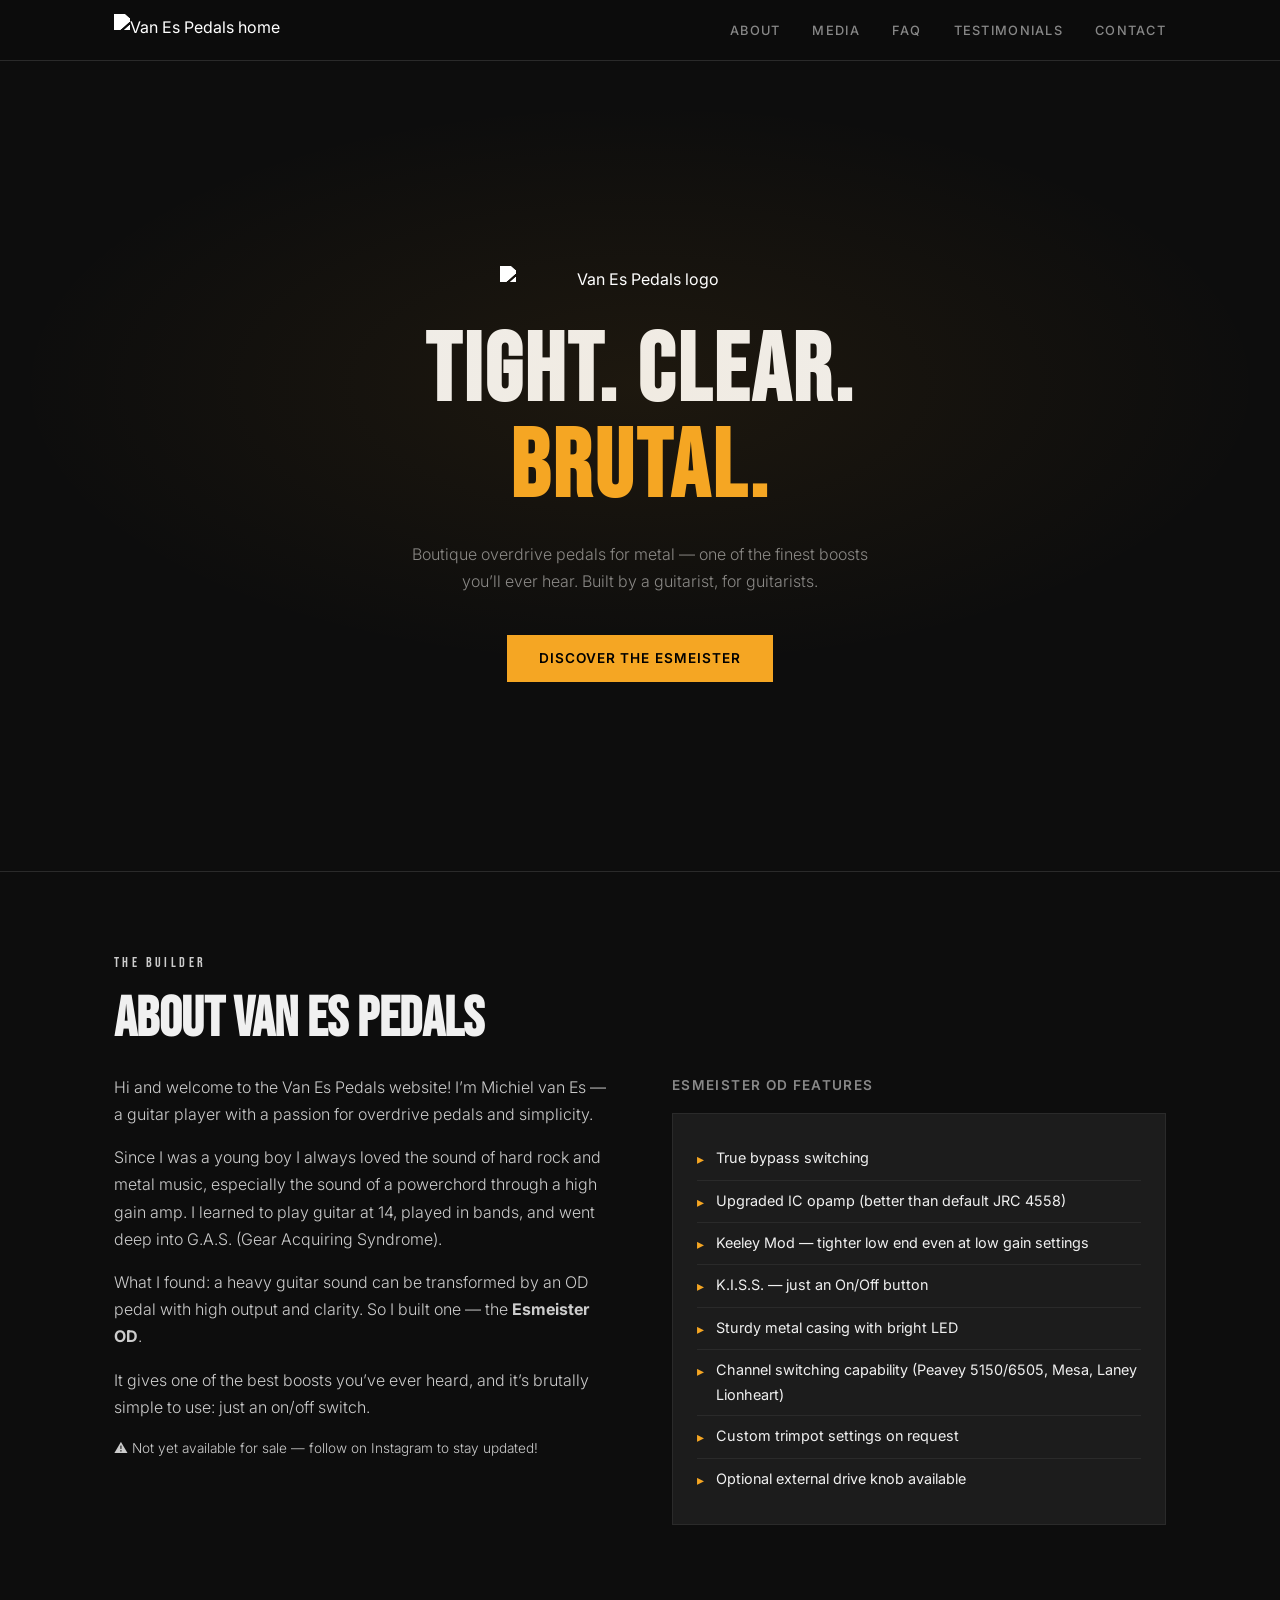
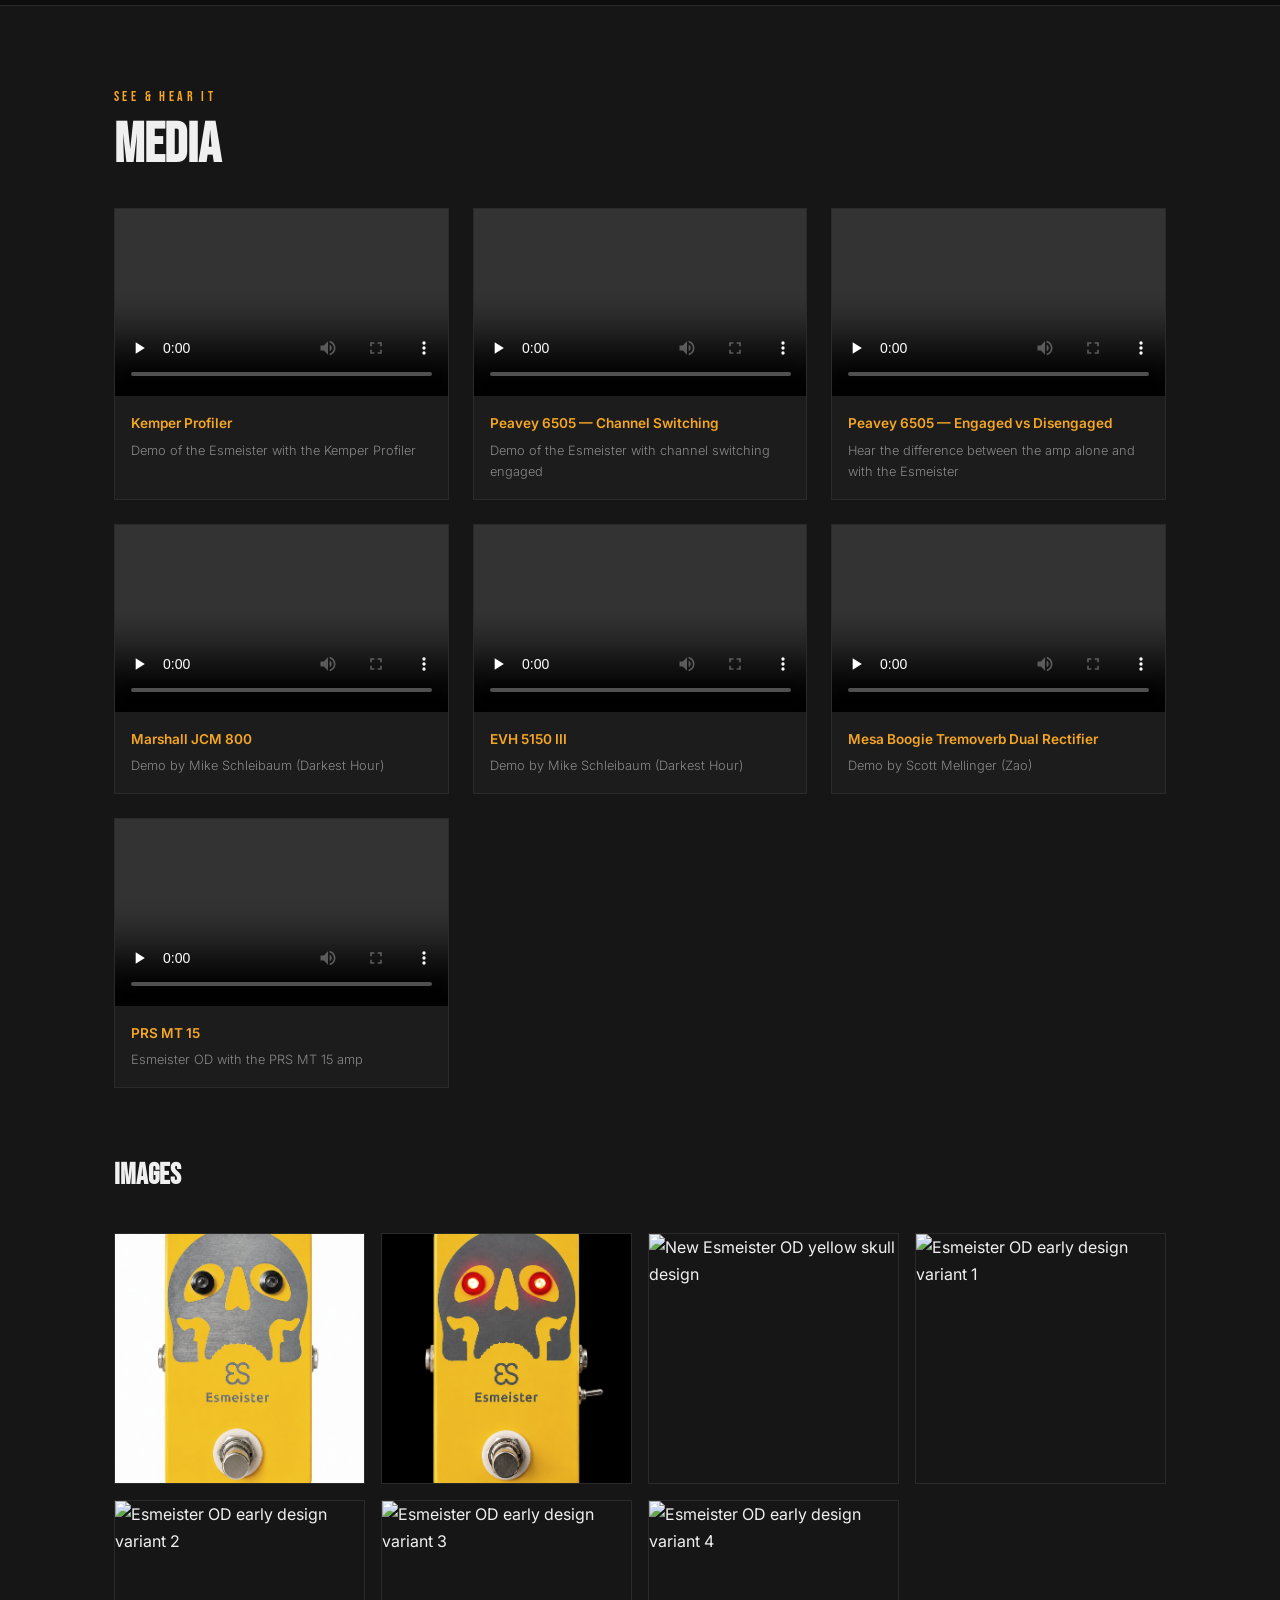
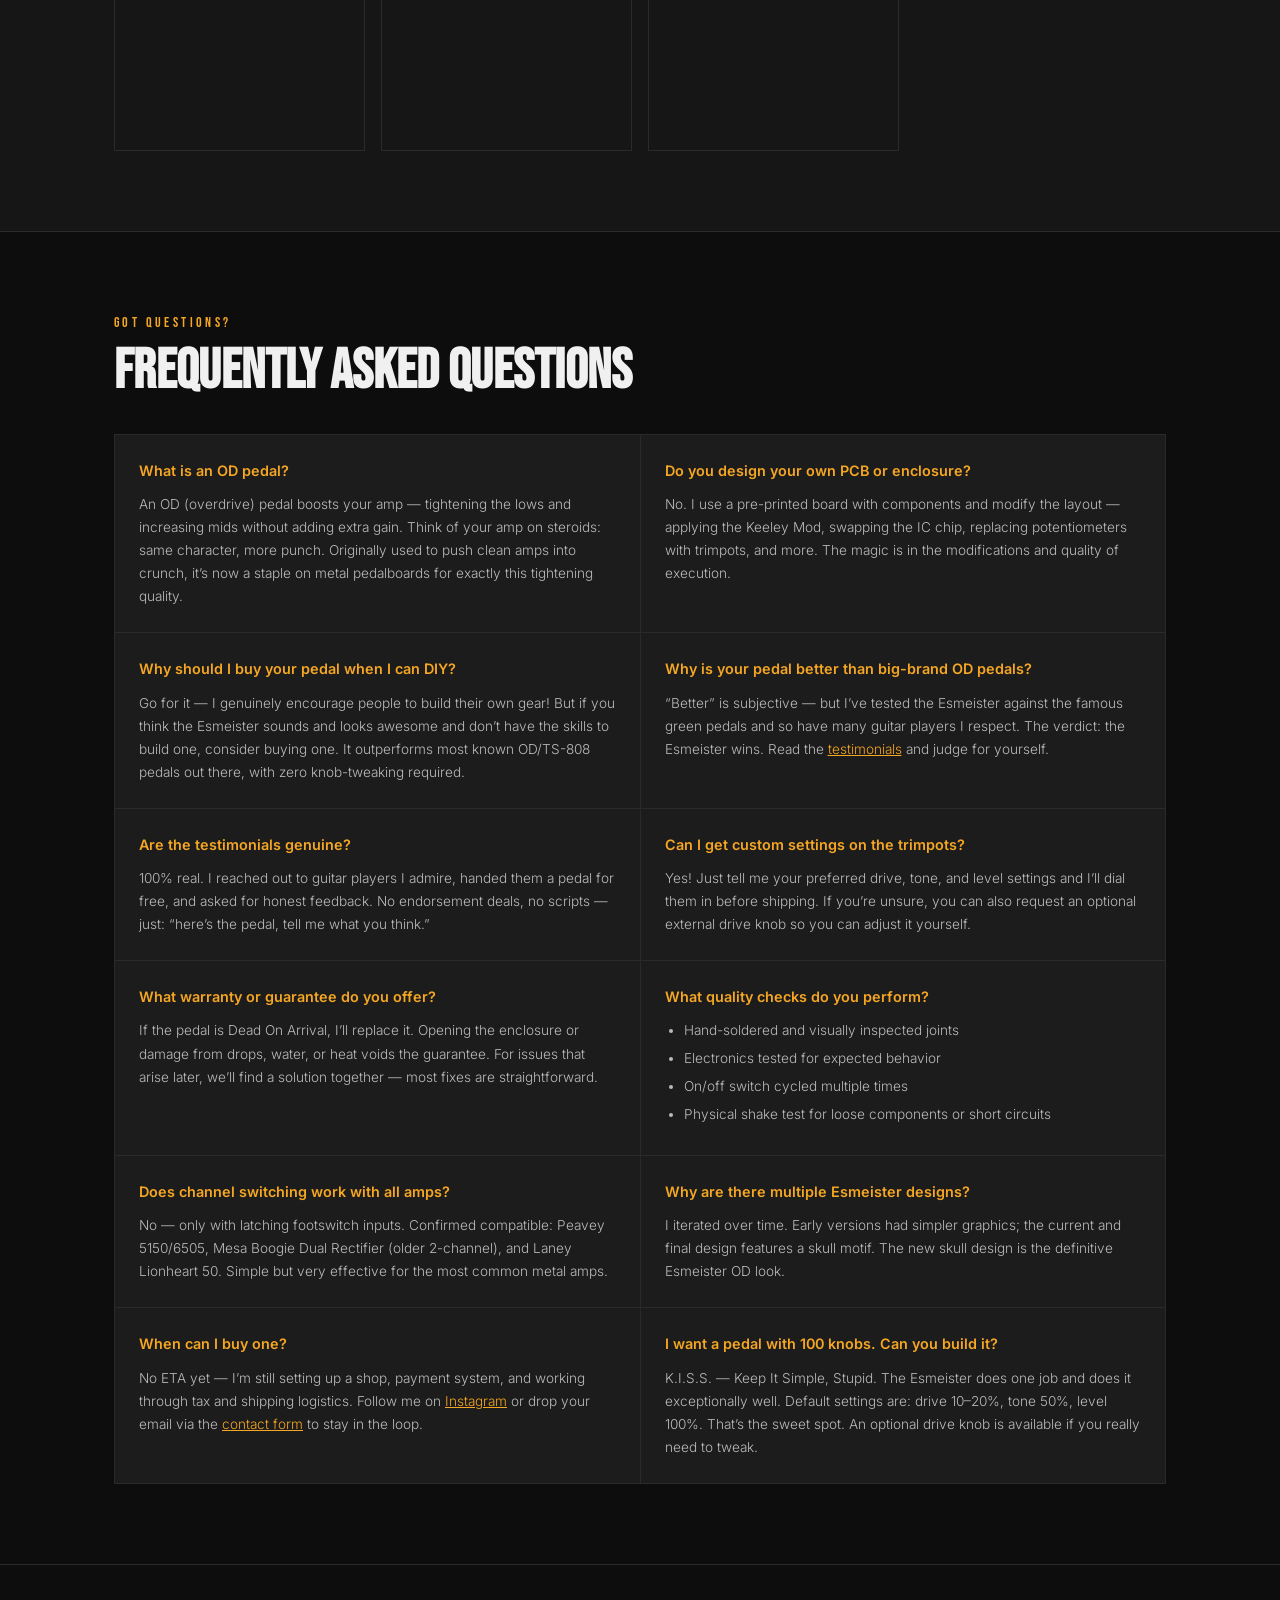
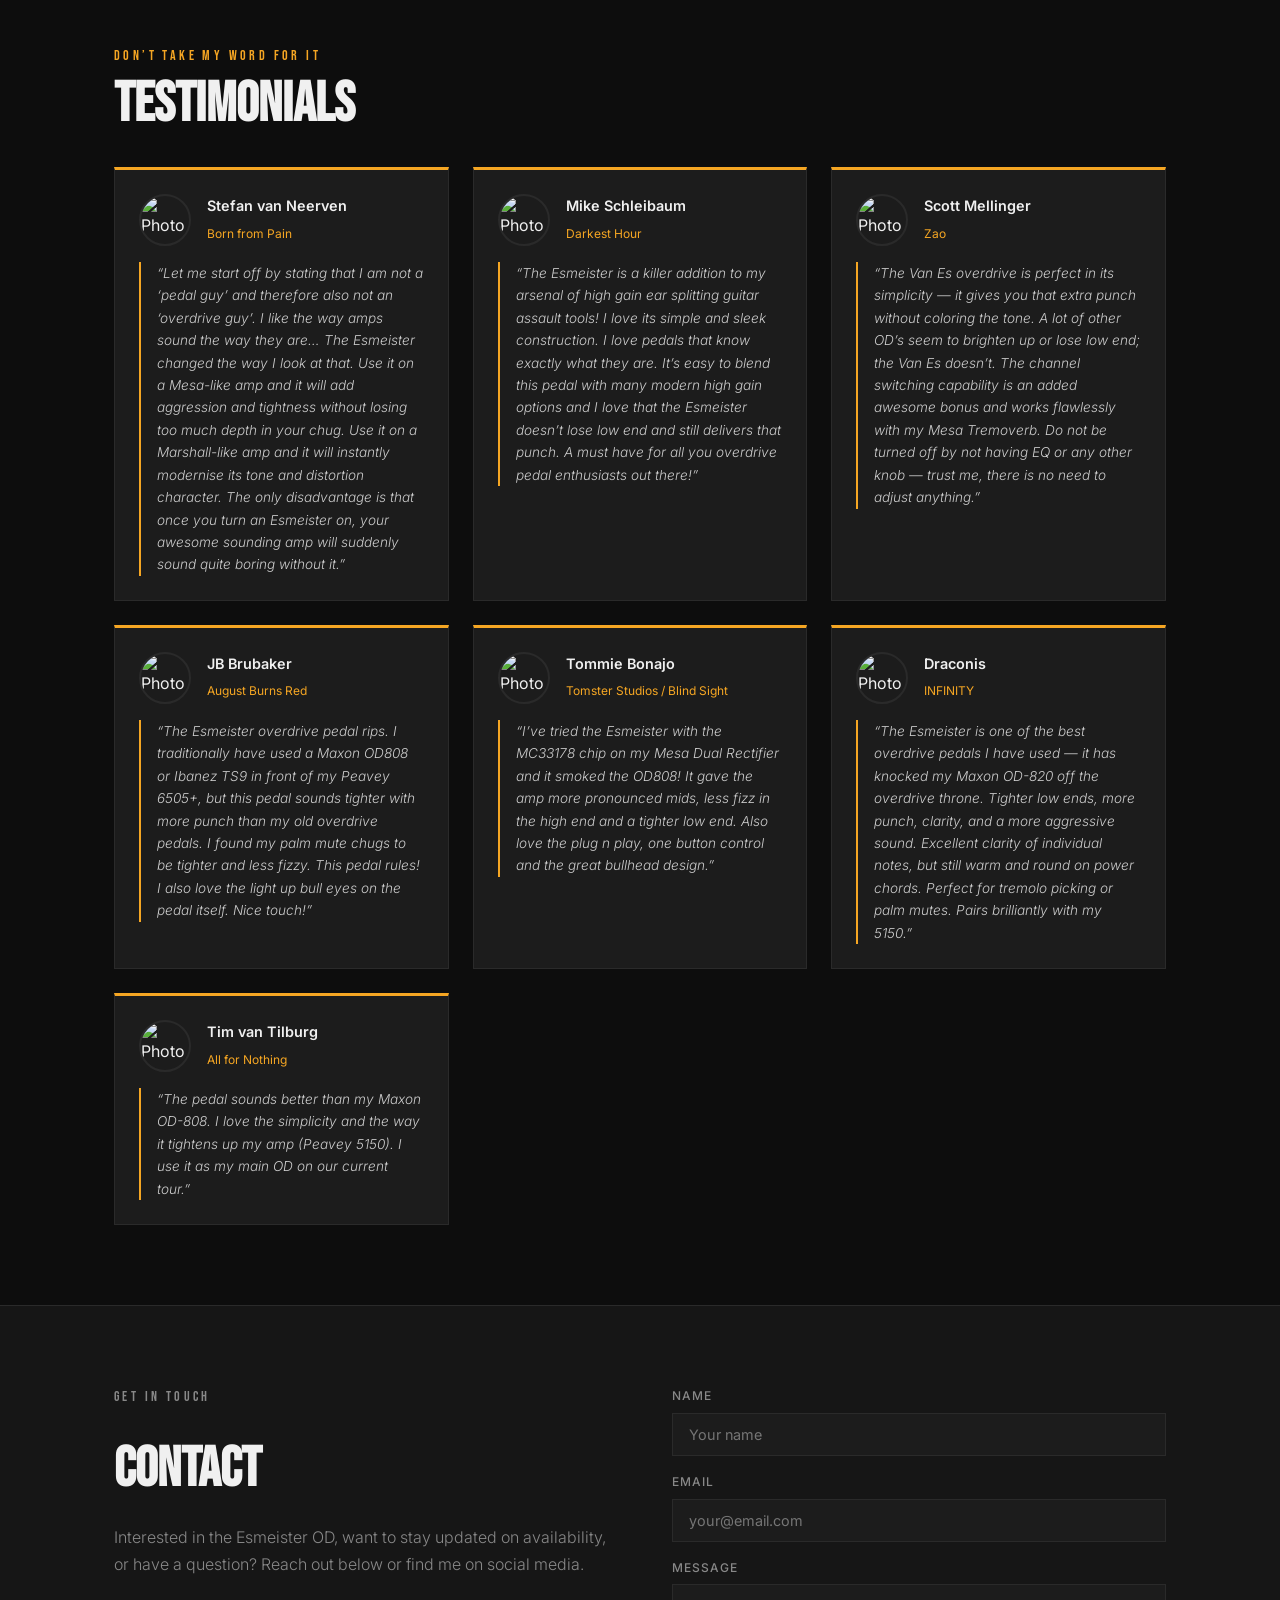
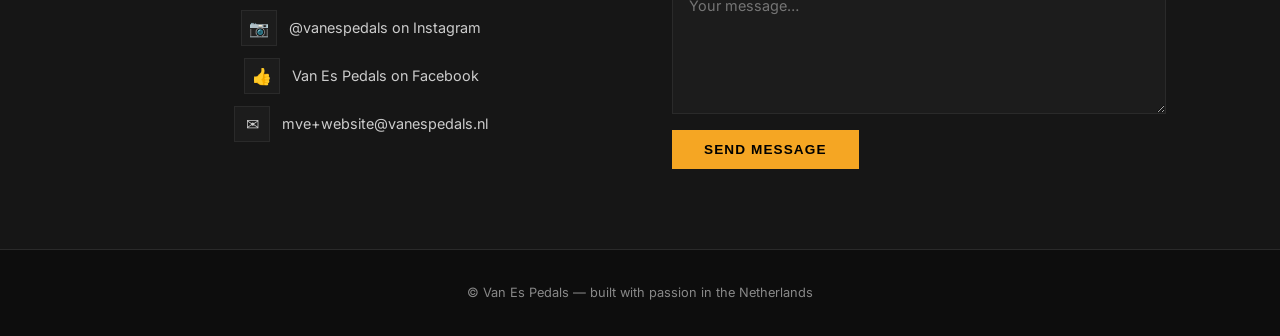
==== commit 3c579344: "fix html" ====
--- a/index.html
+++ b/index.html
@@ -1,24 +1,24 @@
 <!DOCTYPE html>
 <html lang="en">
 <head>
-  <meta charset="UTF-8" />
-  <meta name="viewport" content="width=device-width, initial-scale=1.0" />
+  <meta charset="UTF-8">
+  <meta name="viewport" content="width=device-width, initial-scale=1.0">
   <title>Van Es Pedals – Esmeister OD</title>
-  <link rel="preconnect" href="https://fonts.googleapis.com" />
-  <link rel="preconnect" href="https://fonts.gstatic.com" crossorigin />
-  <link href="https://fonts.googleapis.com/css2?family=Bebas+Neue&family=Inter:wght@300;400;500;600&display=swap" rel="stylesheet" />
+  <link rel="preconnect" href="https://fonts.googleapis.com">
+  <link rel="preconnect" href="https://fonts.gstatic.com" crossorigin>
+  <link href="https://fonts.googleapis.com/css2?family=Bebas+Neue&amp;family=Inter:wght@300;400;500;600&amp;display=swap" rel="stylesheet">
   <style>
     *, *::before, *::after { box-sizing: border-box; margin: 0; padding: 0; }
 
     :root {
-      --bg:        #0D0D0D;
-      --surface:   #161616;
-      --card:      #1C1C1C;
-      --border:    #2A2A2A;
-      --amber:     #F5A623;
-      --amber-dim: #c2821a;
-      --text:      #F0F0F0;
-      --muted:     #888;
+      --bg:           #0D0D0D;
+      --surface:      #161616;
+      --card:         #1C1C1C;
+      --border:       #2A2A2A;
+      --amber:        #F5A623;
+      --amber-dim:    #c2821a;
+      --text:         #F0F0F0;
+      --muted:        #888;
       --font-display: 'Bebas Neue', sans-serif;
       --font-body:    'Inter', sans-serif;
     }
@@ -93,6 +93,7 @@
       border: none;
       padding: 4px;
     }
+
     .hamburger span {
       display: block;
       width: 24px;
@@ -203,6 +204,21 @@
 
     #about p { color: #ccc; margin-bottom: 1rem; font-weight: 300; }
 
+    .notice {
+      color: var(--amber);
+      font-size: 0.85rem;
+    }
+
+    .features-heading {
+      font-size: 0.85rem;
+      letter-spacing: 0.1em;
+      text-transform: uppercase;
+      color: var(--muted);
+      margin-bottom: 1rem;
+      font-family: var(--font-body);
+      font-weight: 600;
+    }
+
     .features-list {
       background: var(--card);
       border: 1px solid var(--border);
@@ -222,14 +238,18 @@
     .features-list li:last-child { border-bottom: none; }
 
     .features-list li::before {
-      content: '▸';
+      content: '\25B8';
       color: var(--amber);
       flex-shrink: 0;
       margin-top: 1px;
     }
 
     /* ── MEDIA ── */
-    #media { background: var(--surface); max-width: 100%; }
+    #media {
+      background: var(--surface);
+      max-width: 100%;
+      padding: 0;
+    }
 
     #media > .inner {
       max-width: 1100px;
@@ -262,7 +282,7 @@
       padding: 1rem;
     }
 
-    .video-card-body strong {
+    .video-card-body b {
       font-size: 0.85rem;
       font-weight: 600;
       color: var(--amber);
@@ -276,6 +296,13 @@
       font-weight: 300;
     }
 
+    .images-heading {
+      font-family: var(--font-display);
+      font-size: 1.8rem;
+      margin-top: 4rem;
+      margin-bottom: 1rem;
+    }
+
     .image-grid {
       display: grid;
       grid-template-columns: repeat(auto-fill, minmax(220px, 1fr));
@@ -285,7 +312,7 @@
 
     .image-grid img {
       width: 100%;
-      aspect-ratio: 1;
+      aspect-ratio: 1/1;
       object-fit: cover;
       display: block;
       border: 1px solid var(--border);
@@ -318,17 +345,18 @@
       margin-bottom: 0.6rem;
     }
 
-    .faq-item p, .faq-item ul {
+    .faq-item p,
+    .faq-item ul {
       font-size: 0.85rem;
       color: #bbb;
       font-weight: 300;
     }
 
-    .faq-item ul {
-      padding-left: 1.2rem;
-    }
+    .faq-item ul { padding-left: 1.2rem; }
 
     .faq-item ul li { margin-bottom: 0.3rem; }
+
+    .faq-link { color: var(--amber); }
 
     /* ── TESTIMONIALS ── */
     #testimonials { background: var(--bg); }
@@ -379,7 +407,7 @@
 
     .t-meta a:hover { text-decoration: underline; }
 
-    .t-quote {
+    blockquote.t-quote {
       font-size: 0.85rem;
       color: #ccc;
       font-weight: 300;
@@ -387,10 +415,15 @@
       font-style: italic;
       border-left: 2px solid var(--amber);
       padding-left: 1rem;
+      margin: 0;
     }
 
     /* ── CONTACT ── */
-    #contact { background: var(--surface); max-width: 100%; }
+    #contact {
+      background: var(--surface);
+      max-width: 100%;
+      padding: 0;
+    }
 
     #contact > .inner {
       max-width: 1100px;
@@ -491,13 +524,14 @@
 
     footer a { color: var(--muted); }
 
-    /* ── MOBILE ── */
+    /* ── RESPONSIVE ── */
     @media (max-width: 768px) {
       .nav-links {
         display: none;
         position: absolute;
         top: 60px;
-        left: 0; right: 0;
+        left: 0;
+        right: 0;
         background: var(--bg);
         border-bottom: 1px solid var(--border);
         flex-direction: column;
@@ -529,9 +563,9 @@
 
   <!-- NAV -->
   <header>
-    <nav>
+    <nav aria-label="Main navigation">
       <a href="#hero" class="nav-logo">
-        <img src="https://vanespedals.nl/images/VanEs_logo.svg" alt="Van Es Pedals" />
+        <img src="https://vanespedals.nl/images/VanEs_logo.svg" alt="Van Es Pedals home">
       </a>
       <ul class="nav-links" id="nav-links">
         <li><a href="#about">About</a></li>
@@ -540,41 +574,43 @@
         <li><a href="#testimonials">Testimonials</a></li>
         <li><a href="#contact">Contact</a></li>
       </ul>
-      <button class="hamburger" id="hamburger" aria-label="Toggle menu">
-        <span></span><span></span><span></span>
+      <button type="button" class="hamburger" id="hamburger" aria-label="Toggle navigation menu" aria-expanded="false" aria-controls="nav-links">
+        <span></span>
+        <span></span>
+        <span></span>
       </button>
     </nav>
   </header>
 
   <!-- HERO -->
-  <div id="hero">
-    <img class="hero-logo" src="https://vanespedals.nl/images/VanEs_logo.svg" alt="Van Es Pedals logo" />
-    <h1 class="hero-tagline">Tight. Clear.<br /><span>Brutal.</span></h1>
-    <p class="hero-sub">Boutique overdrive pedals for metal — one of the finest boosts you'll ever hear. Built by a guitarist, for guitarists.</p>
+  <main id="hero">
+    <img class="hero-logo" src="https://vanespedals.nl/images/VanEs_logo.svg" alt="Van Es Pedals logo">
+    <h1 class="hero-tagline">Tight. Clear.<br><span>Brutal.</span></h1>
+    <p class="hero-sub">Boutique overdrive pedals for metal &mdash; one of the finest boosts you&rsquo;ll ever hear. Built by a guitarist, for guitarists.</p>
     <a href="#about" class="btn">Discover the Esmeister</a>
-  </div>
-
-  <hr class="divider" />
+  </main>
+
+  <hr class="divider">
 
   <!-- ABOUT -->
-  <section id="about">
+  <section id="about" aria-labelledby="about-title">
     <p class="section-label">The builder</p>
-    <h2 class="section-title">About Van Es Pedals</h2>
+    <h2 class="section-title" id="about-title">About Van Es Pedals</h2>
     <div class="about-grid">
       <div>
-        <p>Hi and welcome to the Van Es Pedals website! I'm Michiel van Es — a guitar player with a passion for overdrive pedals and simplicity.</p>
+        <p>Hi and welcome to the Van Es Pedals website! I&rsquo;m Michiel van Es &mdash; a guitar player with a passion for overdrive pedals and simplicity.</p>
         <p>Since I was a young boy I always loved the sound of hard rock and metal music, especially the sound of a powerchord through a high gain amp. I learned to play guitar at 14, played in bands, and went deep into G.A.S. (Gear Acquiring Syndrome).</p>
-        <p>What I found: a heavy guitar sound can be transformed by an OD pedal with high output and clarity. So I built one — the <strong>Esmeister OD</strong>.</p>
-        <p>It gives one of the best boosts you've ever heard, and it's brutally simple to use: just an on/off switch.</p>
-        <p style="color:var(--amber); font-size:0.85rem;">⚠ Not yet available for sale — follow on Instagram to stay updated!</p>
+        <p>What I found: a heavy guitar sound can be transformed by an OD pedal with high output and clarity. So I built one &mdash; the <strong>Esmeister OD</strong>.</p>
+        <p>It gives one of the best boosts you&rsquo;ve ever heard, and it&rsquo;s brutally simple to use: just an on/off switch.</p>
+        <p class="notice">&#9888; Not yet available for sale &mdash; follow on Instagram to stay updated!</p>
       </div>
       <div>
-        <h3 style="font-size:0.85rem;letter-spacing:0.1em;text-transform:uppercase;color:var(--muted);margin-bottom:1rem;">Esmeister OD Features</h3>
+        <h3 class="features-heading">Esmeister OD Features</h3>
         <ul class="features-list">
           <li>True bypass switching</li>
           <li>Upgraded IC opamp (better than default JRC 4558)</li>
-          <li>Keeley Mod — tighter low end even at low gain settings</li>
-          <li>K.I.S.S. — just an On/Off button</li>
+          <li>Keeley Mod &mdash; tighter low end even at low gain settings</li>
+          <li>K.I.S.S. &mdash; just an On/Off button</li>
           <li>Sturdy metal casing with bright LED</li>
           <li>Channel switching capability (Peavey 5150/6505, Mesa, Laney Lionheart)</li>
           <li>Custom trimpot settings on request</li>
@@ -584,132 +620,142 @@
     </div>
   </section>
 
-  <hr class="divider" />
+  <hr class="divider">
 
   <!-- MEDIA -->
-  <div id="media">
+  <section id="media" aria-labelledby="media-title">
     <div class="inner">
       <p class="section-label">See &amp; hear it</p>
-      <h2 class="section-title">Media</h2>
+      <h2 class="section-title" id="media-title">Media</h2>
 
       <div class="video-grid">
+
         <div class="video-card">
-          <video controls preload="none">
-            <source src="https://vanespedals.nl/videos/esmeister-kemper-kpa.mp4" type="video/mp4" />
+          <video controls preload="none" title="Esmeister OD demo with Kemper Profiler">
+            <source src="https://vanespedals.nl/videos/esmeister-kemper-kpa.mp4" type="video/mp4">
           </video>
           <div class="video-card-body">
-            <strong>Kemper Profiler</strong>
+            <b>Kemper Profiler</b>
             <p>Demo of the Esmeister with the Kemper Profiler</p>
           </div>
         </div>
+
         <div class="video-card">
-          <video controls preload="none">
-            <source src="https://vanespedals.nl/videos/esmeister-peavey6505.mp4" type="video/mp4" />
+          <video controls preload="none" title="Esmeister OD demo with Peavey 6505 channel switching">
+            <source src="https://vanespedals.nl/videos/esmeister-peavey6505.mp4" type="video/mp4">
           </video>
           <div class="video-card-body">
-            <strong>Peavey 6505 — Channel Switching</strong>
+            <b>Peavey 6505 &mdash; Channel Switching</b>
             <p>Demo of the Esmeister with channel switching engaged</p>
           </div>
         </div>
+
         <div class="video-card">
-          <video controls preload="none">
-            <source src="https://vanespedals.nl/videos/esmeister-diseng.mp4" type="video/mp4" />
+          <video controls preload="none" title="Esmeister OD engaged vs disengaged comparison">
+            <source src="https://vanespedals.nl/videos/esmeister-diseng.mp4" type="video/mp4">
           </video>
           <div class="video-card-body">
-            <strong>Peavey 6505 — Engaged vs Disengaged</strong>
+            <b>Peavey 6505 &mdash; Engaged vs Disengaged</b>
             <p>Hear the difference between the amp alone and with the Esmeister</p>
           </div>
         </div>
+
         <div class="video-card">
-          <video controls preload="none">
-            <source src="https://vanespedals.nl/videos/esmeister-marshall.mp4" type="video/mp4" />
+          <video controls preload="none" title="Esmeister OD demo with Marshall JCM 800 by Mike Schleibaum">
+            <source src="https://vanespedals.nl/videos/esmeister-marshall.mp4" type="video/mp4">
           </video>
           <div class="video-card-body">
-            <strong>Marshall JCM 800</strong>
+            <b>Marshall JCM 800</b>
             <p>Demo by Mike Schleibaum (Darkest Hour)</p>
           </div>
         </div>
+
         <div class="video-card">
-          <video controls preload="none">
-            <source src="https://vanespedals.nl/videos/esmeiter-5150iii.mp4" type="video/mp4" />
+          <video controls preload="none" title="Esmeister OD demo with EVH 5150 III by Mike Schleibaum">
+            <source src="https://vanespedals.nl/videos/esmeiter-5150iii.mp4" type="video/mp4">
           </video>
           <div class="video-card-body">
-            <strong>EVH 5150 III</strong>
+            <b>EVH 5150 III</b>
             <p>Demo by Mike Schleibaum (Darkest Hour)</p>
           </div>
         </div>
+
         <div class="video-card">
-          <video controls preload="none">
-            <source src="https://vanespedals.nl/videos/esmeister-mesa.mov" type="video/mp4" />
+          <video controls preload="none" title="Esmeister OD demo with Mesa Boogie Tremoverb Dual Rectifier by Scott Mellinger">
+            <source src="https://vanespedals.nl/videos/esmeister-mesa.mov" type="video/mp4">
           </video>
           <div class="video-card-body">
-            <strong>Mesa Boogie Tremoverb Dual Rectifier</strong>
-            <p>Demo by Scott Mellinger (Zao) — "It sounds incredible!"</p>
-          </div>
-        </div>
+            <b>Mesa Boogie Tremoverb Dual Rectifier</b>
+            <p>Demo by Scott Mellinger (Zao)</p>
+          </div>
+        </div>
+
         <div class="video-card">
-          <video controls preload="none">
-            <source src="https://vanespedals.nl/videos/esmeister-prsmt15.mp4" type="video/mp4" />
+          <video controls preload="none" title="Esmeister OD demo with PRS MT 15">
+            <source src="https://vanespedals.nl/videos/esmeister-prsmt15.mp4" type="video/mp4">
           </video>
           <div class="video-card-body">
-            <strong>PRS MT 15</strong>
+            <b>PRS MT 15</b>
             <p>Esmeister OD with the PRS MT 15 amp</p>
           </div>
         </div>
-      </div>
-
-      <h3 style="font-family:var(--font-display);font-size:1.8rem;margin-top:4rem;margin-bottom:1rem;">Images</h3>
+
+      </div>
+
+      <h3 class="images-heading">Images</h3>
       <div class="image-grid">
-        <img src="https://vanespedals.nl/old/images/esmeister-yellow-new.jpg" alt="New Esmeister OD — yellow skull design" onerror="this.style.display='none'" />
-        <img src="https://vanespedals.nl/old/images/esmeister-old1.jpg" alt="Esmeister OD early design 1" onerror="this.style.display='none'" />
-        <img src="https://vanespedals.nl/old/images/esmeister-old2.jpg" alt="Esmeister OD early design 2" onerror="this.style.display='none'" />
-        <img src="https://vanespedals.nl/old/images/esmeister-old3.jpg" alt="Esmeister OD early design 3" onerror="this.style.display='none'" />
-        <img src="https://vanespedals.nl/old/images/esmeister-old4.jpg" alt="Esmeister OD early design 4" onerror="this.style.display='none'" />
+        <img src="esmeister-01.png" alt="Esmeister OD pedal in yellow with glowing red LED eyes, on black background">
+        <img src="esmeister-02.png" alt="Esmeister OD pedal in yellow with brushed metal skull faceplate, on white background">
+        <img src="https://vanespedals.nl/old/images/esmeister-yellow-new.jpg" alt="New Esmeister OD yellow skull design">
+        <img src="https://vanespedals.nl/old/images/esmeister-old1.jpg" alt="Esmeister OD early design variant 1">
+        <img src="https://vanespedals.nl/old/images/esmeister-old2.jpg" alt="Esmeister OD early design variant 2">
+        <img src="https://vanespedals.nl/old/images/esmeister-old3.jpg" alt="Esmeister OD early design variant 3">
+        <img src="https://vanespedals.nl/old/images/esmeister-old4.jpg" alt="Esmeister OD early design variant 4">
       </div>
     </div>
-  </div>
-
-  <hr class="divider" />
+  </section>
+
+  <hr class="divider">
 
   <!-- FAQ -->
-  <section id="faq">
+  <section id="faq" aria-labelledby="faq-title">
     <p class="section-label">Got questions?</p>
-    <h2 class="section-title">Frequently Asked Questions</h2>
+    <h2 class="section-title" id="faq-title">Frequently Asked Questions</h2>
     <div class="faq-grid">
 
       <div class="faq-item">
         <h3>What is an OD pedal?</h3>
-        <p>An OD (overdrive) pedal boosts your amp — tightening the lows and increasing mids without adding extra gain. Think of your amp on steroids: same character, more punch. Originally used to push clean amps into crunch, it's now a staple on metal pedalboards for exactly this tightening quality.</p>
+        <p>An OD (overdrive) pedal boosts your amp &mdash; tightening the lows and increasing mids without adding extra gain. Think of your amp on steroids: same character, more punch. Originally used to push clean amps into crunch, it&rsquo;s now a staple on metal pedalboards for exactly this tightening quality.</p>
       </div>
 
       <div class="faq-item">
         <h3>Do you design your own PCB or enclosure?</h3>
-        <p>No. I use a pre-printed board with components and modify the layout — applying the Keeley Mod, swapping the IC chip, replacing potentiometers with trimpots, and more. The magic is in the modifications and quality of execution.</p>
+        <p>No. I use a pre-printed board with components and modify the layout &mdash; applying the Keeley Mod, swapping the IC chip, replacing potentiometers with trimpots, and more. The magic is in the modifications and quality of execution.</p>
       </div>
 
       <div class="faq-item">
         <h3>Why should I buy your pedal when I can DIY?</h3>
-        <p>Go for it — I genuinely encourage people to build their own gear! But if you think the Esmeister sounds and looks awesome and don't have the skills to build one, consider buying one. It outperforms most known OD/TS-808 pedals out there, with zero knob-tweaking required.</p>
+        <p>Go for it &mdash; I genuinely encourage people to build their own gear! But if you think the Esmeister sounds and looks awesome and don&rsquo;t have the skills to build one, consider buying one. It outperforms most known OD/TS-808 pedals out there, with zero knob-tweaking required.</p>
       </div>
 
       <div class="faq-item">
         <h3>Why is your pedal better than big-brand OD pedals?</h3>
-        <p>"Better" is subjective — but I've tested the Esmeister against the famous green pedals and so have many guitar players I respect. The verdict: the Esmeister wins. Read the <a href="#testimonials" style="color:var(--amber)">testimonials</a> and judge for yourself.</p>
+        <p>&ldquo;Better&rdquo; is subjective &mdash; but I&rsquo;ve tested the Esmeister against the famous green pedals and so have many guitar players I respect. The verdict: the Esmeister wins. Read the <a class="faq-link" href="#testimonials">testimonials</a> and judge for yourself.</p>
       </div>
 
       <div class="faq-item">
         <h3>Are the testimonials genuine?</h3>
-        <p>100% real. I reached out to guitar players I admire, handed them a pedal for free, and asked for honest feedback. No endorsement deals, no scripts — just: "here's the pedal, tell me what you think."</p>
+        <p>100% real. I reached out to guitar players I admire, handed them a pedal for free, and asked for honest feedback. No endorsement deals, no scripts &mdash; just: &ldquo;here&rsquo;s the pedal, tell me what you think.&rdquo;</p>
       </div>
 
       <div class="faq-item">
         <h3>Can I get custom settings on the trimpots?</h3>
-        <p>Yes! Just tell me your preferred drive, tone, and level settings and I'll dial them in before shipping. If you're unsure, you can also request an optional external drive knob so you can adjust it yourself.</p>
+        <p>Yes! Just tell me your preferred drive, tone, and level settings and I&rsquo;ll dial them in before shipping. If you&rsquo;re unsure, you can also request an optional external drive knob so you can adjust it yourself.</p>
       </div>
 
       <div class="faq-item">
         <h3>What warranty or guarantee do you offer?</h3>
-        <p>If the pedal is Dead On Arrival, I'll replace it. Opening the enclosure or damage from drops, water, or heat voids the guarantee. For issues that arise later, we'll find a solution together — most fixes are straightforward.</p>
+        <p>If the pedal is Dead On Arrival, I&rsquo;ll replace it. Opening the enclosure or damage from drops, water, or heat voids the guarantee. For issues that arise later, we&rsquo;ll find a solution together &mdash; most fixes are straightforward.</p>
       </div>
 
       <div class="faq-item">
@@ -724,7 +770,7 @@
 
       <div class="faq-item">
         <h3>Does channel switching work with all amps?</h3>
-        <p>No — only with latching footswitch inputs. Confirmed compatible: Peavey 5150/6505, Mesa Boogie Dual Rectifier (older 2-channel), and Laney Lionheart 50. Simple but very effective for the most common metal amps.</p>
+        <p>No &mdash; only with latching footswitch inputs. Confirmed compatible: Peavey 5150/6505, Mesa Boogie Dual Rectifier (older 2-channel), and Laney Lionheart 50. Simple but very effective for the most common metal amps.</p>
       </div>
 
       <div class="faq-item">
@@ -734,165 +780,182 @@
 
       <div class="faq-item">
         <h3>When can I buy one?</h3>
-        <p>No ETA yet — I'm still setting up a shop, payment system, and working through tax and shipping logistics. Follow me on <a href="https://www.instagram.com/vanespedals/" target="_blank" rel="noopener" style="color:var(--amber)">Instagram</a> or drop your email via the <a href="#contact" style="color:var(--amber)">contact form</a> to stay in the loop.</p>
+        <p>No ETA yet &mdash; I&rsquo;m still setting up a shop, payment system, and working through tax and shipping logistics. Follow me on <a class="faq-link" href="https://www.instagram.com/vanespedals/" target="_blank" rel="noopener noreferrer">Instagram</a> or drop your email via the <a class="faq-link" href="#contact">contact form</a> to stay in the loop.</p>
       </div>
 
       <div class="faq-item">
         <h3>I want a pedal with 100 knobs. Can you build it?</h3>
-        <p>K.I.S.S. — Keep It Simple, Stupid. The Esmeister does one job and does it exceptionally well. Default settings are: drive 10–20%, tone 50%, level 100%. That's the sweet spot. An optional drive knob is available if you really need to tweak.</p>
+        <p>K.I.S.S. &mdash; Keep It Simple, Stupid. The Esmeister does one job and does it exceptionally well. Default settings are: drive 10&ndash;20%, tone 50%, level 100%. That&rsquo;s the sweet spot. An optional drive knob is available if you really need to tweak.</p>
       </div>
 
     </div>
   </section>
 
-  <hr class="divider" />
+  <hr class="divider">
 
   <!-- TESTIMONIALS -->
-  <section id="testimonials">
-    <p class="section-label">Don't take my word for it</p>
-    <h2 class="section-title">Testimonials</h2>
+  <section id="testimonials" aria-labelledby="testimonials-title">
+    <p class="section-label">Don&rsquo;t take my word for it</p>
+    <h2 class="section-title" id="testimonials-title">Testimonials</h2>
     <div class="testimonial-grid">
 
-      <div class="testimonial-card">
+      <article class="testimonial-card" aria-label="Testimonial by Stefan van Neerven, Born from Pain">
         <div class="t-header">
-          <img class="t-avatar" src="https://vanespedals.nl/old/images/stefan-bfp.jpg" alt="Stefan van Neerven" />
+          <img class="t-avatar" src="https://vanespedals.nl/old/images/stefan-bfp.jpg" alt="Photo of Stefan van Neerven">
           <div class="t-meta">
             <strong>Stefan van Neerven</strong>
-            <a href="https://www.facebook.com/BornFromPainOfficial/" target="_blank" rel="noopener">Born from Pain</a>
-          </div>
-        </div>
-        <p class="t-quote">"Let me start off by stating that I am not a 'pedal guy' and therefore also not an 'overdrive guy'. I like the way amps sound the way they are… The Esmeister changed the way I look at that. Use it on a Mesa-like amp and it will add aggression and tightness without losing too much depth in your chug. Use it on a Marshall-like amp and it will instantly modernise its tone and distortion character. The only disadvantage is that once you turn an Esmeister on, your awesome sounding amp will suddenly sound quite boring without it."</p>
-      </div>
-
-      <div class="testimonial-card">
+            <a href="https://www.facebook.com/BornFromPainOfficial/" target="_blank" rel="noopener noreferrer">Born from Pain</a>
+          </div>
+        </div>
+        <blockquote class="t-quote">
+          <p>&ldquo;Let me start off by stating that I am not a &lsquo;pedal guy&rsquo; and therefore also not an &lsquo;overdrive guy&rsquo;. I like the way amps sound the way they are&hellip; The Esmeister changed the way I look at that. Use it on a Mesa-like amp and it will add aggression and tightness without losing too much depth in your chug. Use it on a Marshall-like amp and it will instantly modernise its tone and distortion character. The only disadvantage is that once you turn an Esmeister on, your awesome sounding amp will suddenly sound quite boring without it.&rdquo;</p>
+        </blockquote>
+      </article>
+
+      <article class="testimonial-card" aria-label="Testimonial by Mike Schleibaum, Darkest Hour">
         <div class="t-header">
-          <img class="t-avatar" src="https://vanespedals.nl/old/images/mike-dh.png" alt="Mike Schleibaum" />
+          <img class="t-avatar" src="https://vanespedals.nl/old/images/mike-dh.png" alt="Photo of Mike Schleibaum">
           <div class="t-meta">
             <strong>Mike Schleibaum</strong>
-            <a href="https://www.facebook.com/DarkestHourDudes/" target="_blank" rel="noopener">Darkest Hour</a>
-          </div>
-        </div>
-        <p class="t-quote">"The Esmeister is a killer addition to my arsenal of high gain ear splitting guitar assault tools! I love its simple and sleek construction. I love pedals that know exactly what they are. It's easy to blend this pedal with many modern high gain options and I love that the Esmeister doesn't lose low end and still delivers that punch. A must have for all you overdrive pedal enthusiasts out there!"</p>
-      </div>
-
-      <div class="testimonial-card">
+            <a href="https://www.facebook.com/DarkestHourDudes/" target="_blank" rel="noopener noreferrer">Darkest Hour</a>
+          </div>
+        </div>
+        <blockquote class="t-quote">
+          <p>&ldquo;The Esmeister is a killer addition to my arsenal of high gain ear splitting guitar assault tools! I love its simple and sleek construction. I love pedals that know exactly what they are. It&rsquo;s easy to blend this pedal with many modern high gain options and I love that the Esmeister doesn&rsquo;t lose low end and still delivers that punch. A must have for all you overdrive pedal enthusiasts out there!&rdquo;</p>
+        </blockquote>
+      </article>
+
+      <article class="testimonial-card" aria-label="Testimonial by Scott Mellinger, Zao">
         <div class="t-header">
-          <img class="t-avatar" src="https://vanespedals.nl/old/images/scott-zao.jpeg" alt="Scott Mellinger" />
+          <img class="t-avatar" src="https://vanespedals.nl/old/images/scott-zao.jpeg" alt="Photo of Scott Mellinger">
           <div class="t-meta">
             <strong>Scott Mellinger</strong>
-            <a href="https://www.facebook.com/ZAO.Official/" target="_blank" rel="noopener">Zao</a>
-          </div>
-        </div>
-        <p class="t-quote">"The Van Es overdrive is perfect in its simplicity — it gives you that extra punch without coloring the tone. A lot of other OD's seem to brighten up or lose low end; the Van Es doesn't. The channel switching capability is an added awesome bonus and works flawlessly with my Mesa Tremoverb. Do not be turned off by not having EQ or any other knob — trust me, there is no need to adjust anything."</p>
-      </div>
-
-      <div class="testimonial-card">
+            <a href="https://www.facebook.com/ZAO.Official/" target="_blank" rel="noopener noreferrer">Zao</a>
+          </div>
+        </div>
+        <blockquote class="t-quote">
+          <p>&ldquo;The Van Es overdrive is perfect in its simplicity &mdash; it gives you that extra punch without coloring the tone. A lot of other OD&rsquo;s seem to brighten up or lose low end; the Van Es doesn&rsquo;t. The channel switching capability is an added awesome bonus and works flawlessly with my Mesa Tremoverb. Do not be turned off by not having EQ or any other knob &mdash; trust me, there is no need to adjust anything.&rdquo;</p>
+        </blockquote>
+      </article>
+
+      <article class="testimonial-card" aria-label="Testimonial by JB Brubaker, August Burns Red">
         <div class="t-header">
-          <img class="t-avatar" src="https://vanespedals.nl/old/images/jb-abr.jpg" alt="JB Brubaker" />
+          <img class="t-avatar" src="https://vanespedals.nl/old/images/jb-abr.jpg" alt="Photo of JB Brubaker">
           <div class="t-meta">
             <strong>JB Brubaker</strong>
-            <a href="https://nl-nl.facebook.com/augustburnsred/" target="_blank" rel="noopener">August Burns Red</a>
-          </div>
-        </div>
-        <p class="t-quote">"The Esmeister overdrive pedal rips. I traditionally have used a Maxon OD808 or Ibanez TS9 in front of my Peavey 6505+, but this pedal sounds tighter with more punch than my old overdrive pedals. I found my palm mute chugs to be tighter and less fizzy. This pedal rules! I also love the light up bull eyes on the pedal itself. Nice touch!"</p>
-      </div>
-
-      <div class="testimonial-card">
+            <a href="https://nl-nl.facebook.com/augustburnsred/" target="_blank" rel="noopener noreferrer">August Burns Red</a>
+          </div>
+        </div>
+        <blockquote class="t-quote">
+          <p>&ldquo;The Esmeister overdrive pedal rips. I traditionally have used a Maxon OD808 or Ibanez TS9 in front of my Peavey 6505+, but this pedal sounds tighter with more punch than my old overdrive pedals. I found my palm mute chugs to be tighter and less fizzy. This pedal rules! I also love the light up bull eyes on the pedal itself. Nice touch!&rdquo;</p>
+        </blockquote>
+      </article>
+
+      <article class="testimonial-card" aria-label="Testimonial by Tommie Bonajo, Tomster Studios">
         <div class="t-header">
-          <img class="t-avatar" src="https://vanespedals.nl/old/images/tommie-blindsight.jpg" alt="Tommie Bonajo" />
+          <img class="t-avatar" src="https://vanespedals.nl/old/images/tommie-blindsight.jpg" alt="Photo of Tommie Bonajo">
           <div class="t-meta">
             <strong>Tommie Bonajo</strong>
-            <a href="https://www.tomsterstudios.com/" target="_blank" rel="noopener">Tomster Studios / Blind Sight</a>
-          </div>
-        </div>
-        <p class="t-quote">"I've tried the Esmeister with the MC33178 chip on my Mesa Dual Rectifier and it smoked the OD808! It gave the amp more pronounced mids, less fizz in the high end and a tighter low end. Also love the plug n play, one button control and the great bullhead design."</p>
-      </div>
-
-      <div class="testimonial-card">
+            <a href="https://www.tomsterstudios.com/" target="_blank" rel="noopener noreferrer">Tomster Studios / Blind Sight</a>
+          </div>
+        </div>
+        <blockquote class="t-quote">
+          <p>&ldquo;I&rsquo;ve tried the Esmeister with the MC33178 chip on my Mesa Dual Rectifier and it smoked the OD808! It gave the amp more pronounced mids, less fizz in the high end and a tighter low end. Also love the plug n play, one button control and the great bullhead design.&rdquo;</p>
+        </blockquote>
+      </article>
+
+      <article class="testimonial-card" aria-label="Testimonial by Draconis, INFINITY">
         <div class="t-header">
-          <img class="t-avatar" src="https://vanespedals.nl/old/images/draconis.png" alt="Draconis" />
+          <img class="t-avatar" src="https://vanespedals.nl/old/images/draconis.png" alt="Photo of Draconis">
           <div class="t-meta">
             <strong>Draconis</strong>
-            <a href="http://www.infinity-blackmetal.com/" target="_blank" rel="noopener">INFINITY</a>
-          </div>
-        </div>
-        <p class="t-quote">"The Esmeister is one of the best overdrive pedals I have used — it has knocked my Maxon OD-820 off the overdrive throne. Tighter low ends, more punch, clarity, and a more aggressive sound. Excellent clarity of individual notes, but still warm and round on power chords. Perfect for tremolo picking or palm mutes. Pairs brilliantly with my 5150."</p>
-      </div>
-
-      <div class="testimonial-card">
+            <a href="http://www.infinity-blackmetal.com/" target="_blank" rel="noopener noreferrer">INFINITY</a>
+          </div>
+        </div>
+        <blockquote class="t-quote">
+          <p>&ldquo;The Esmeister is one of the best overdrive pedals I have used &mdash; it has knocked my Maxon OD-820 off the overdrive throne. Tighter low ends, more punch, clarity, and a more aggressive sound. Excellent clarity of individual notes, but still warm and round on power chords. Perfect for tremolo picking or palm mutes. Pairs brilliantly with my 5150.&rdquo;</p>
+        </blockquote>
+      </article>
+
+      <article class="testimonial-card" aria-label="Testimonial by Tim van Tilburg, All for Nothing">
         <div class="t-header">
-          <img class="t-avatar" src="https://vanespedals.nl/old/images/tim-afn.jpg" alt="Tim van Tilburg" />
+          <img class="t-avatar" src="https://vanespedals.nl/old/images/tim-afn.jpg" alt="Photo of Tim van Tilburg">
           <div class="t-meta">
             <strong>Tim van Tilburg</strong>
-            <a href="https://nl-nl.facebook.com/allfornothinghc" target="_blank" rel="noopener">All for Nothing</a>
-          </div>
-        </div>
-        <p class="t-quote">"The pedal sounds better than my Maxon OD-808. I love the simplicity and the way it tightens up my amp (Peavey 5150). I use it as my main OD on our current tour."</p>
-      </div>
+            <a href="https://nl-nl.facebook.com/allfornothinghc" target="_blank" rel="noopener noreferrer">All for Nothing</a>
+          </div>
+        </div>
+        <blockquote class="t-quote">
+          <p>&ldquo;The pedal sounds better than my Maxon OD-808. I love the simplicity and the way it tightens up my amp (Peavey 5150). I use it as my main OD on our current tour.&rdquo;</p>
+        </blockquote>
+      </article>
 
     </div>
   </section>
 
-  <hr class="divider" />
+  <hr class="divider">
 
   <!-- CONTACT -->
-  <div id="contact">
+  <section id="contact" aria-labelledby="contact-title">
     <div class="inner">
       <div class="contact-info">
         <p class="section-label">Get in touch</p>
-        <h2 class="section-title">Contact</h2>
+        <h2 class="section-title" id="contact-title">Contact</h2>
         <p>Interested in the Esmeister OD, want to stay updated on availability, or have a question? Reach out below or find me on social media.</p>
-        <div class="social-links">
-          <a href="https://www.instagram.com/vanespedals/" target="_blank" rel="noopener">
-            <span class="social-icon">📷</span>
+        <nav class="social-links" aria-label="Social media links">
+          <a href="https://www.instagram.com/vanespedals/" target="_blank" rel="noopener noreferrer">
+            <span class="social-icon" aria-hidden="true">&#128247;</span>
             @vanespedals on Instagram
           </a>
-          <a href="https://www.facebook.com/vanespedals/" target="_blank" rel="noopener">
-            <span class="social-icon">👍</span>
+          <a href="https://www.facebook.com/vanespedals/" target="_blank" rel="noopener noreferrer">
+            <span class="social-icon" aria-hidden="true">&#128077;</span>
             Van Es Pedals on Facebook
           </a>
           <a href="mailto:mve+website@vanespedals.nl">
-            <span class="social-icon">✉</span>
+            <span class="social-icon" aria-hidden="true">&#9993;</span>
             mve+website@vanespedals.nl
           </a>
-        </div>
+        </nav>
       </div>
       <div>
-        <form class="contact-form" action="mailto:mve+website@vanespedals.nl" method="post" enctype="text/plain">
+        <form class="contact-form" action="mailto:mve+website@vanespedals.nl" method="post">
           <div class="form-group">
             <label for="name">Name</label>
-            <input type="text" id="name" name="name" placeholder="Your name" required />
+            <input type="text" id="name" name="name" placeholder="Your name" required>
           </div>
           <div class="form-group">
             <label for="email">Email</label>
-            <input type="email" id="email" name="email" placeholder="your@email.com" required />
+            <input type="email" id="email" name="email" placeholder="your@email.com" required>
           </div>
           <div class="form-group">
             <label for="message">Message</label>
-            <textarea id="message" name="message" placeholder="Your message…" required></textarea>
+            <textarea id="message" name="message" placeholder="Your message&hellip;" required></textarea>
           </div>
           <button type="submit" class="btn">Send Message</button>
         </form>
       </div>
     </div>
-  </div>
+  </section>
 
   <!-- FOOTER -->
   <footer>
-    <p>© Van Es Pedals — built with passion in the Netherlands</p>
+    <p>&copy; Van Es Pedals &mdash; built with passion in the Netherlands</p>
   </footer>
 
   <script>
-    const hamburger = document.getElementById('hamburger');
-    const navLinks  = document.getElementById('nav-links');
-
-    hamburger.addEventListener('click', () => {
-      navLinks.classList.toggle('open');
+    var hamburger = document.getElementById('hamburger');
+    var navLinks  = document.getElementById('nav-links');
+
+    hamburger.addEventListener('click', function () {
+      var isOpen = navLinks.classList.toggle('open');
+      hamburger.setAttribute('aria-expanded', isOpen ? 'true' : 'false');
     });
 
-    // Close nav on link click (mobile)
-    navLinks.querySelectorAll('a').forEach(a => {
-      a.addEventListener('click', () => navLinks.classList.remove('open'));
+    navLinks.querySelectorAll('a').forEach(function (a) {
+      a.addEventListener('click', function () {
+        navLinks.classList.remove('open');
+        hamburger.setAttribute('aria-expanded', 'false');
+      });
     });
   </script>
 
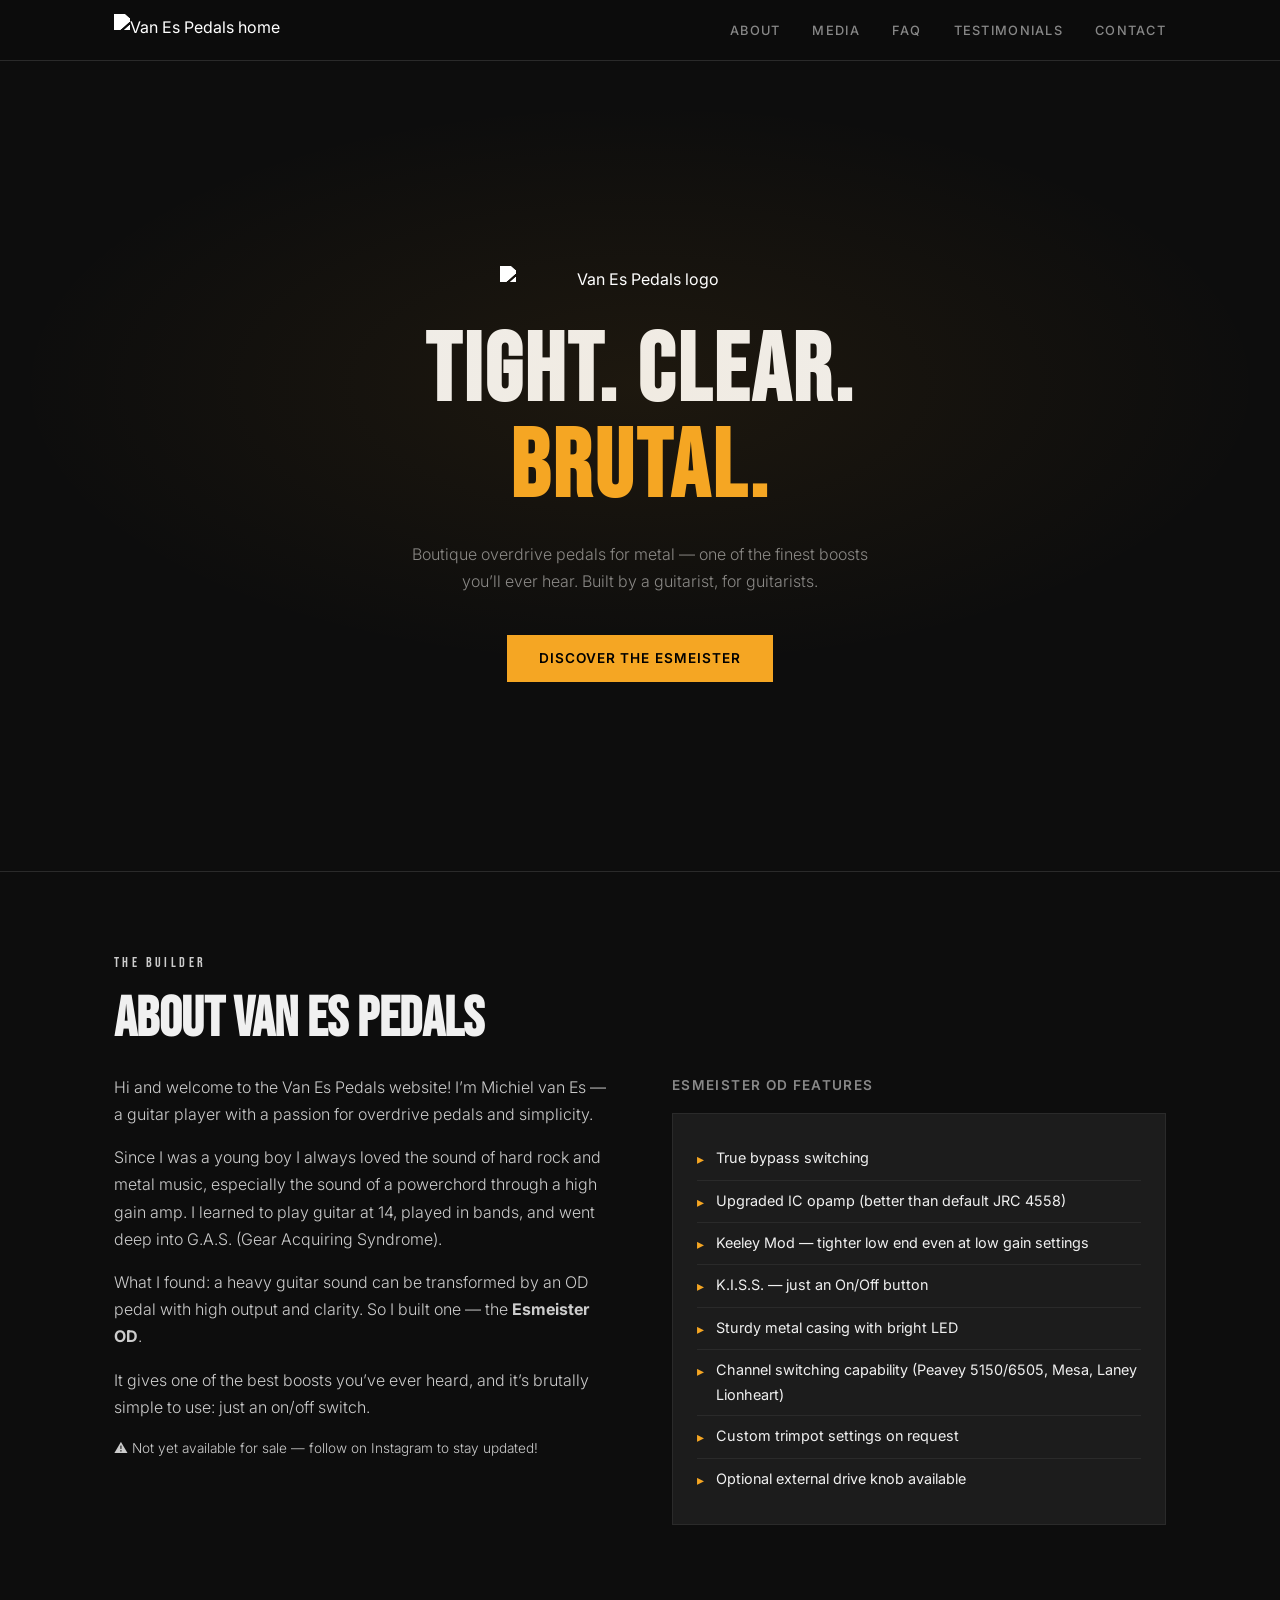
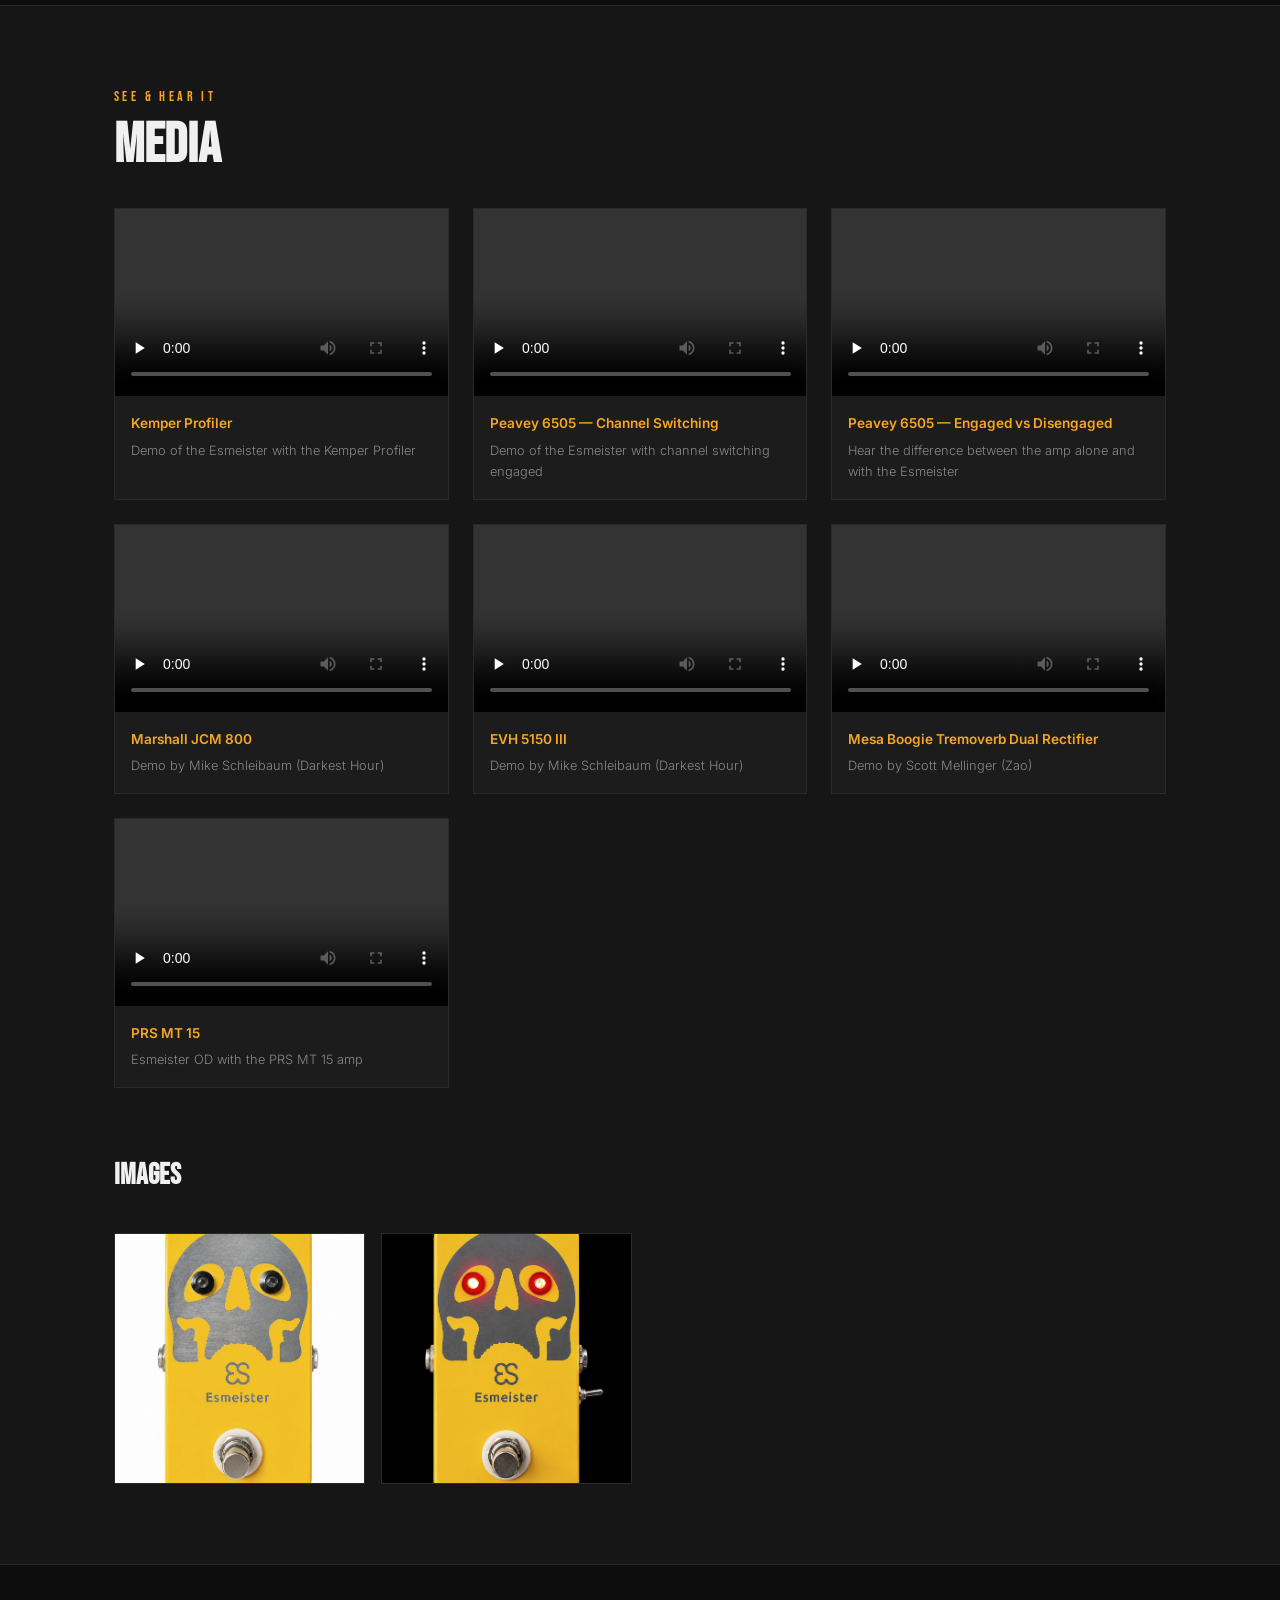
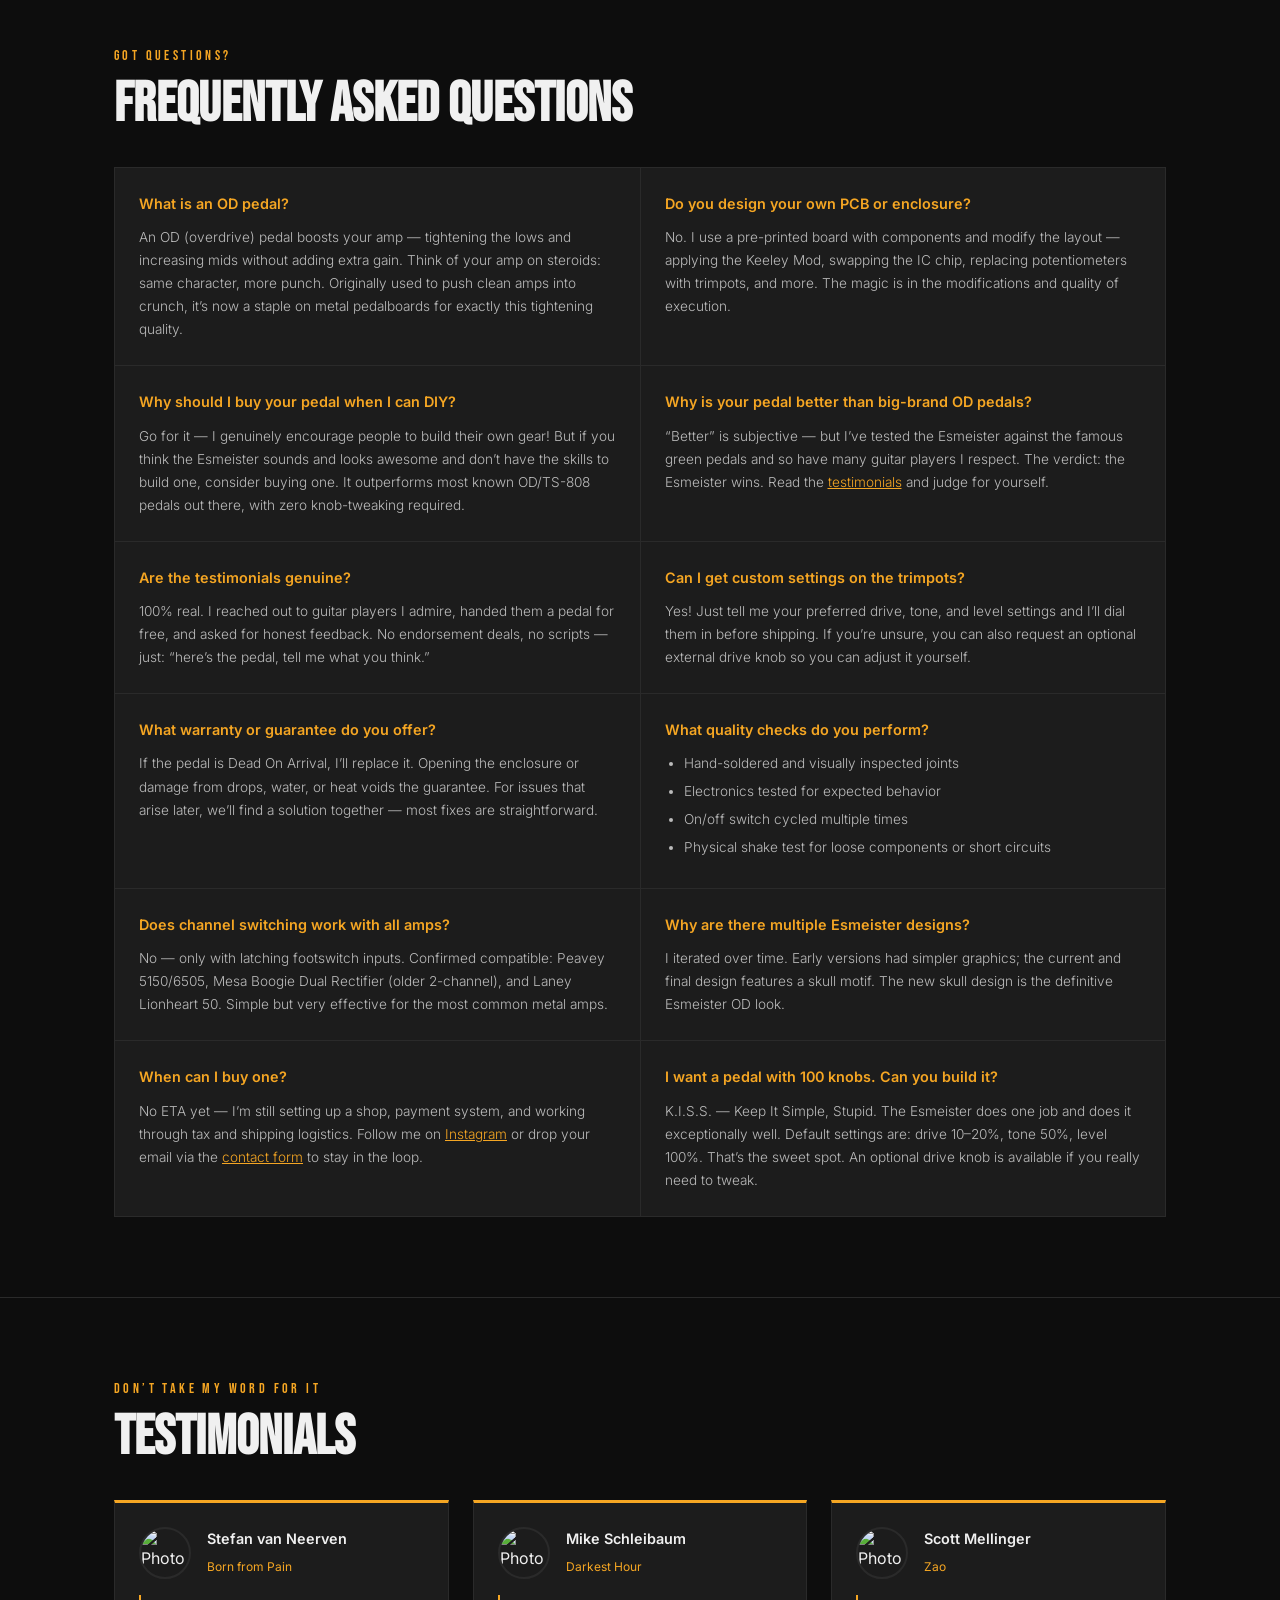
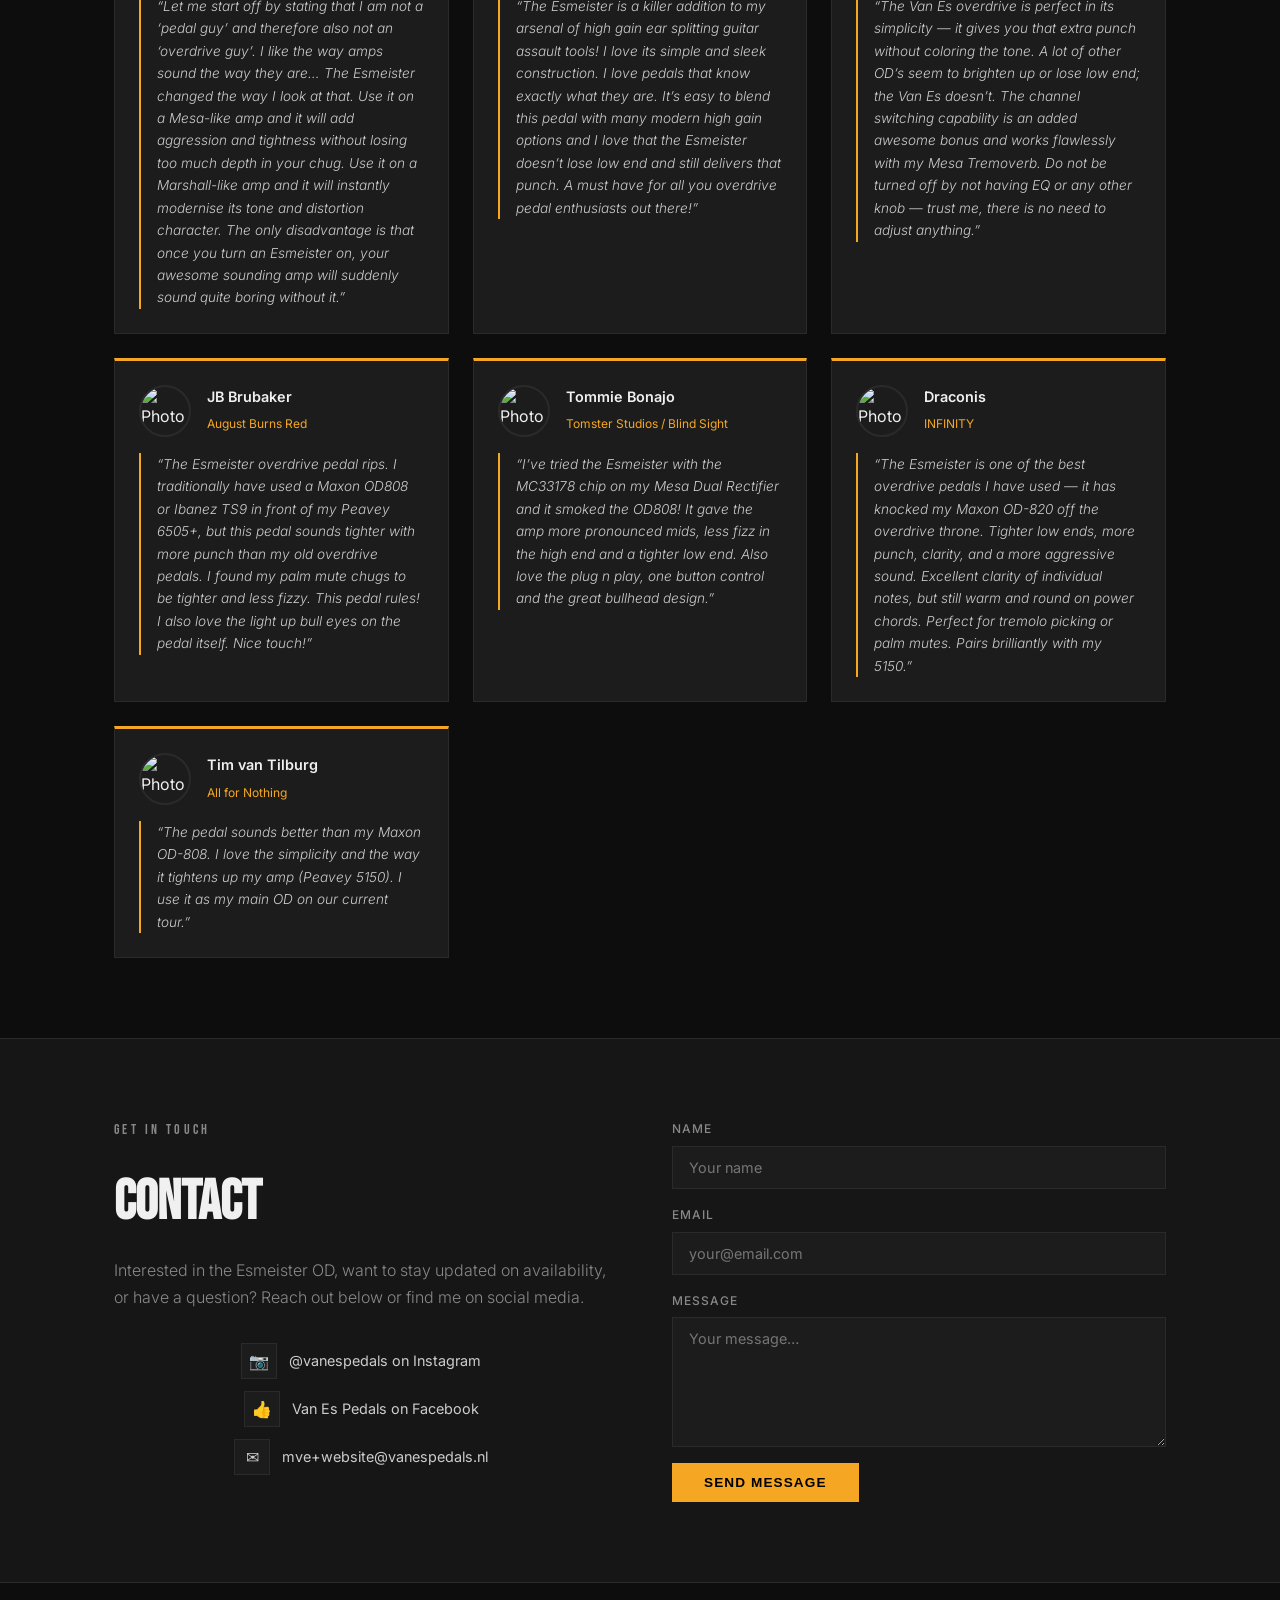
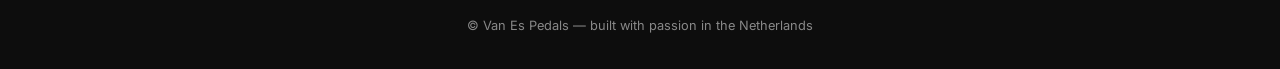
==== commit 062eac3d: "fix html" ====
--- a/index.html
+++ b/index.html
@@ -706,11 +706,6 @@
       <div class="image-grid">
         <img src="esmeister-01.png" alt="Esmeister OD pedal in yellow with glowing red LED eyes, on black background">
         <img src="esmeister-02.png" alt="Esmeister OD pedal in yellow with brushed metal skull faceplate, on white background">
-        <img src="https://vanespedals.nl/old/images/esmeister-yellow-new.jpg" alt="New Esmeister OD yellow skull design">
-        <img src="https://vanespedals.nl/old/images/esmeister-old1.jpg" alt="Esmeister OD early design variant 1">
-        <img src="https://vanespedals.nl/old/images/esmeister-old2.jpg" alt="Esmeister OD early design variant 2">
-        <img src="https://vanespedals.nl/old/images/esmeister-old3.jpg" alt="Esmeister OD early design variant 3">
-        <img src="https://vanespedals.nl/old/images/esmeister-old4.jpg" alt="Esmeister OD early design variant 4">
       </div>
     </div>
   </section>
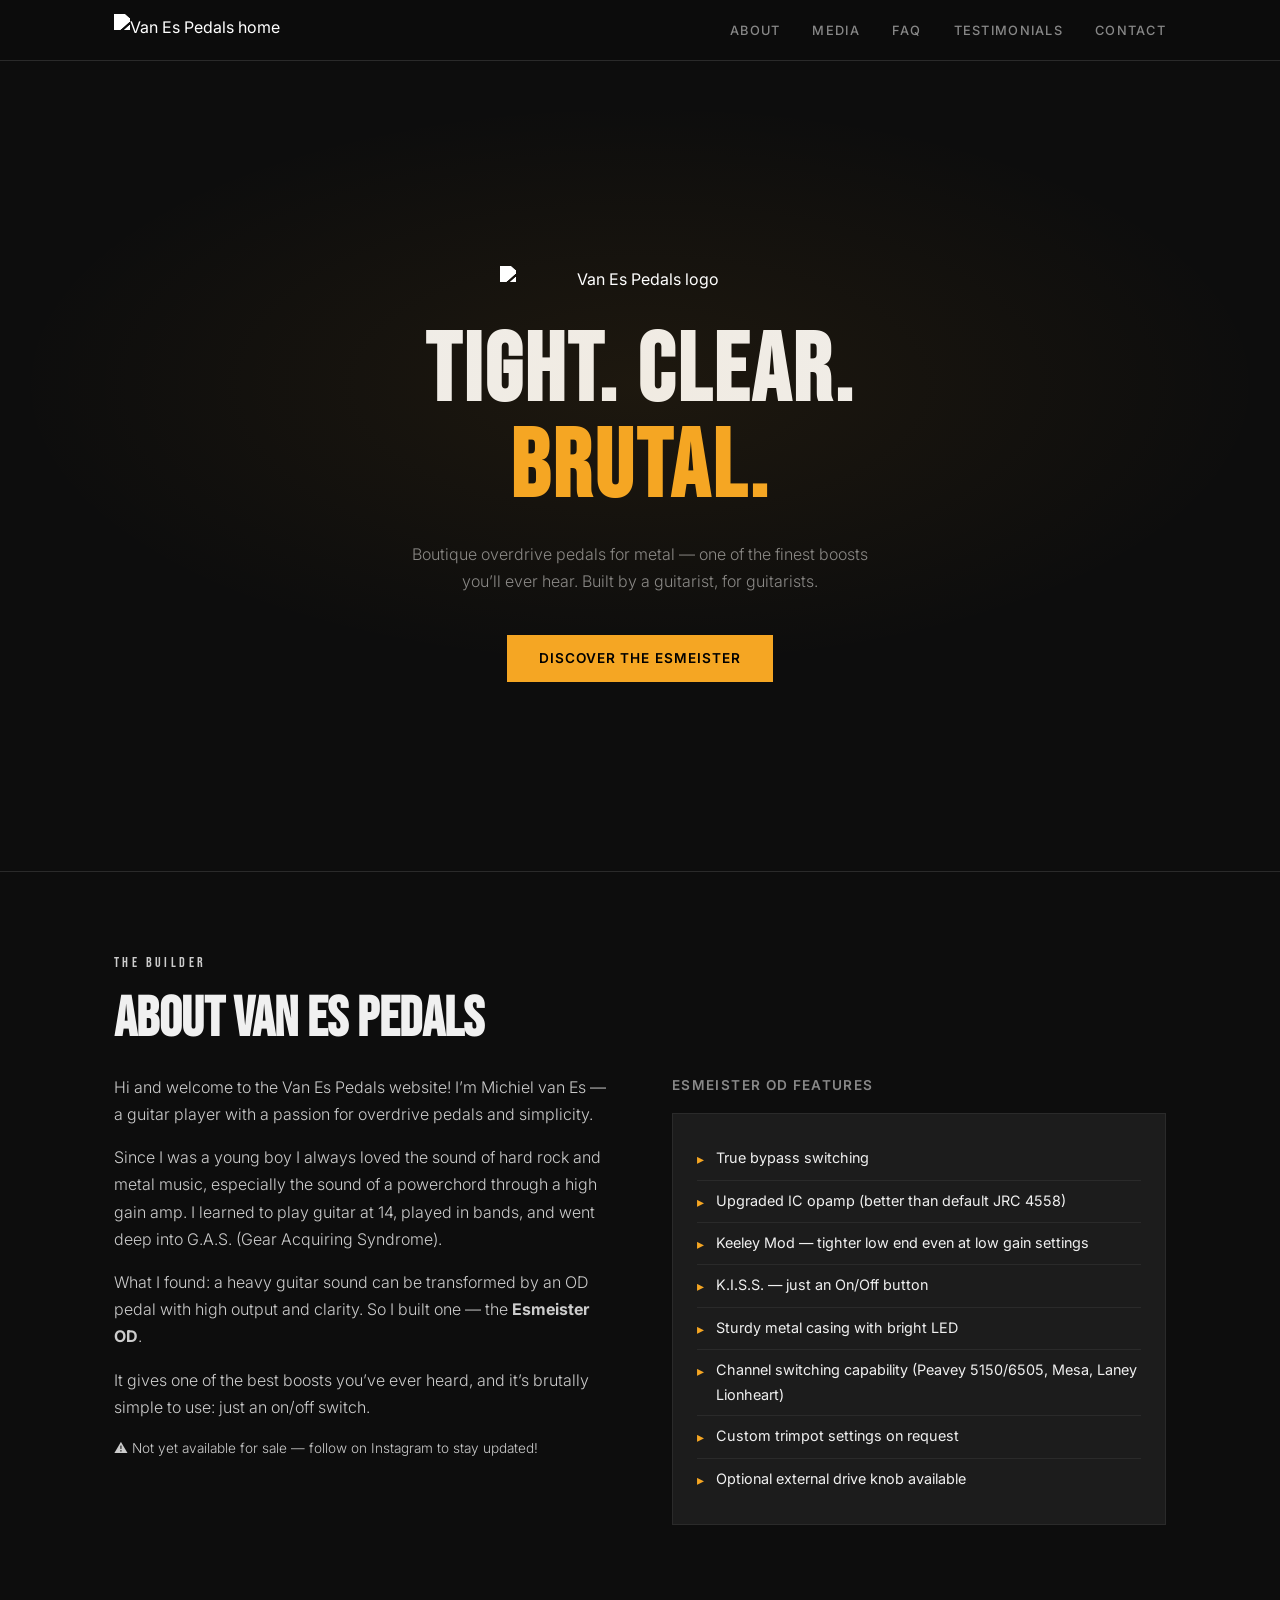
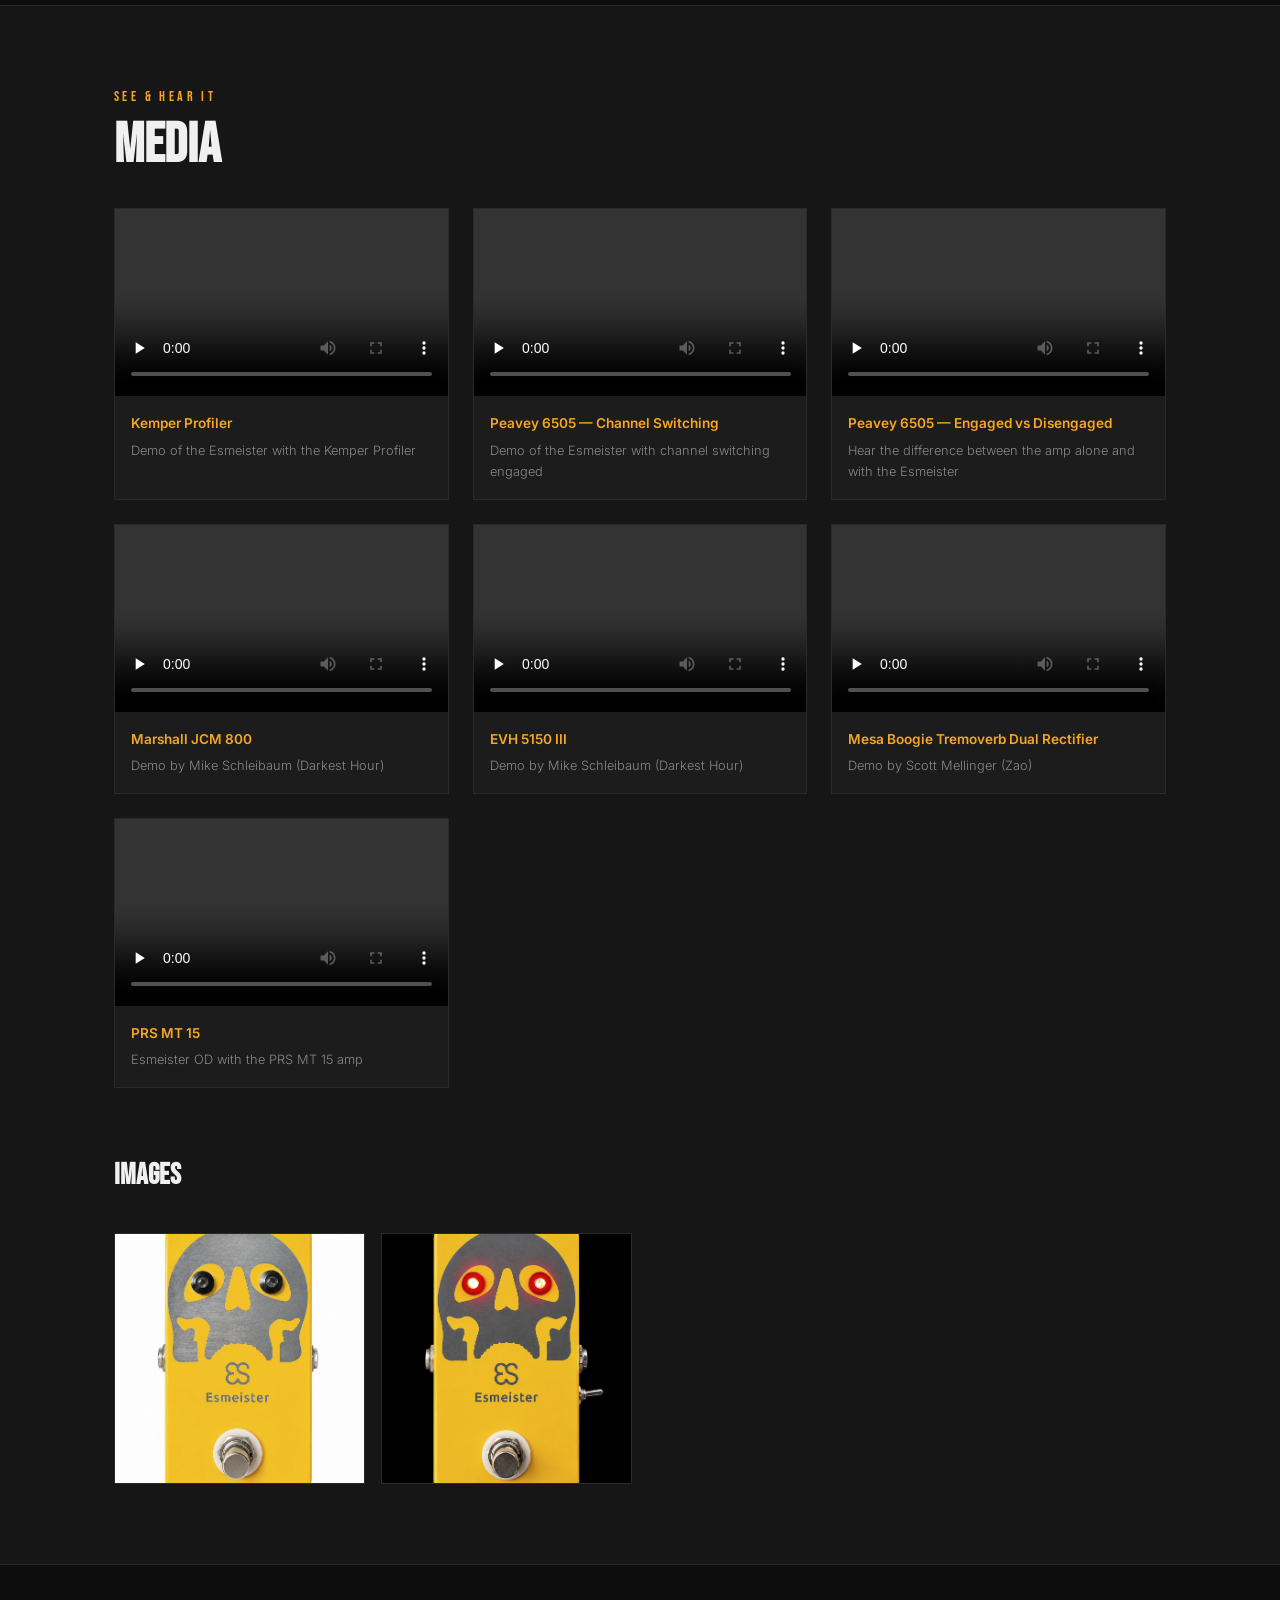
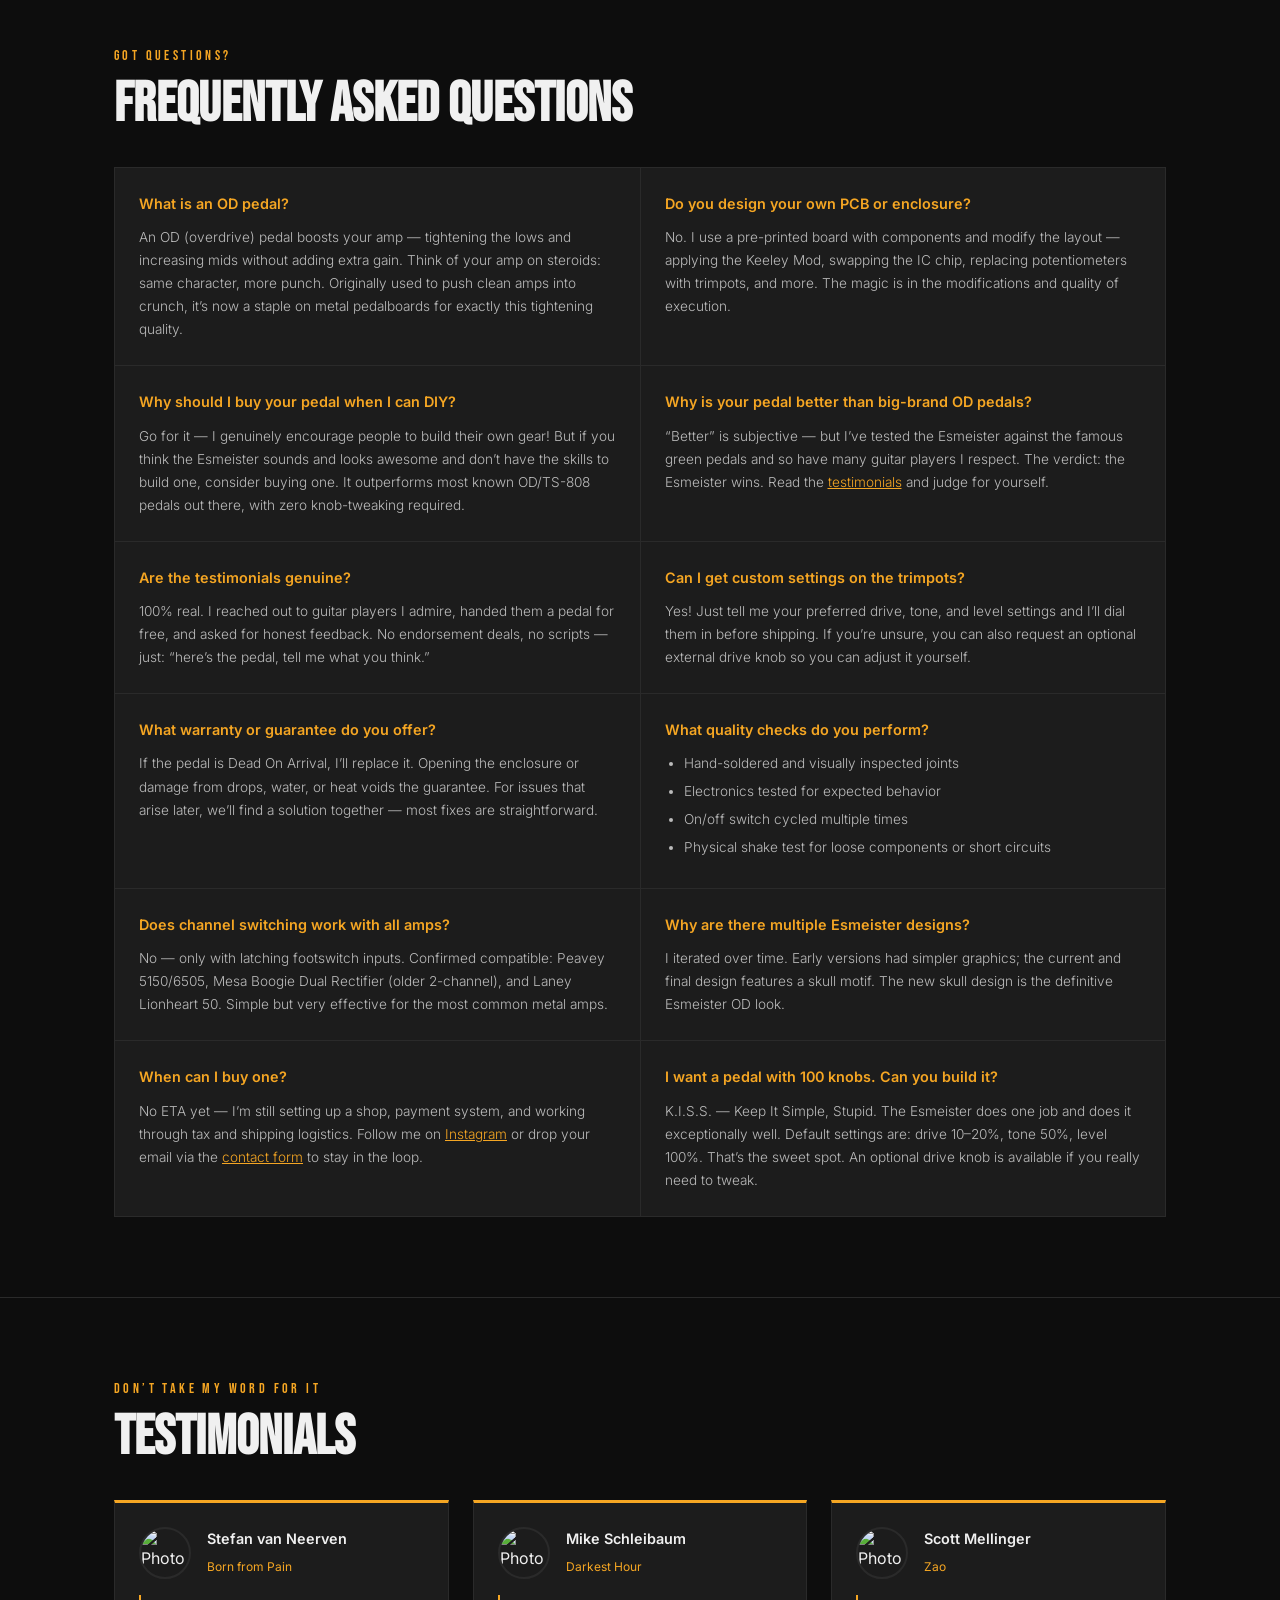
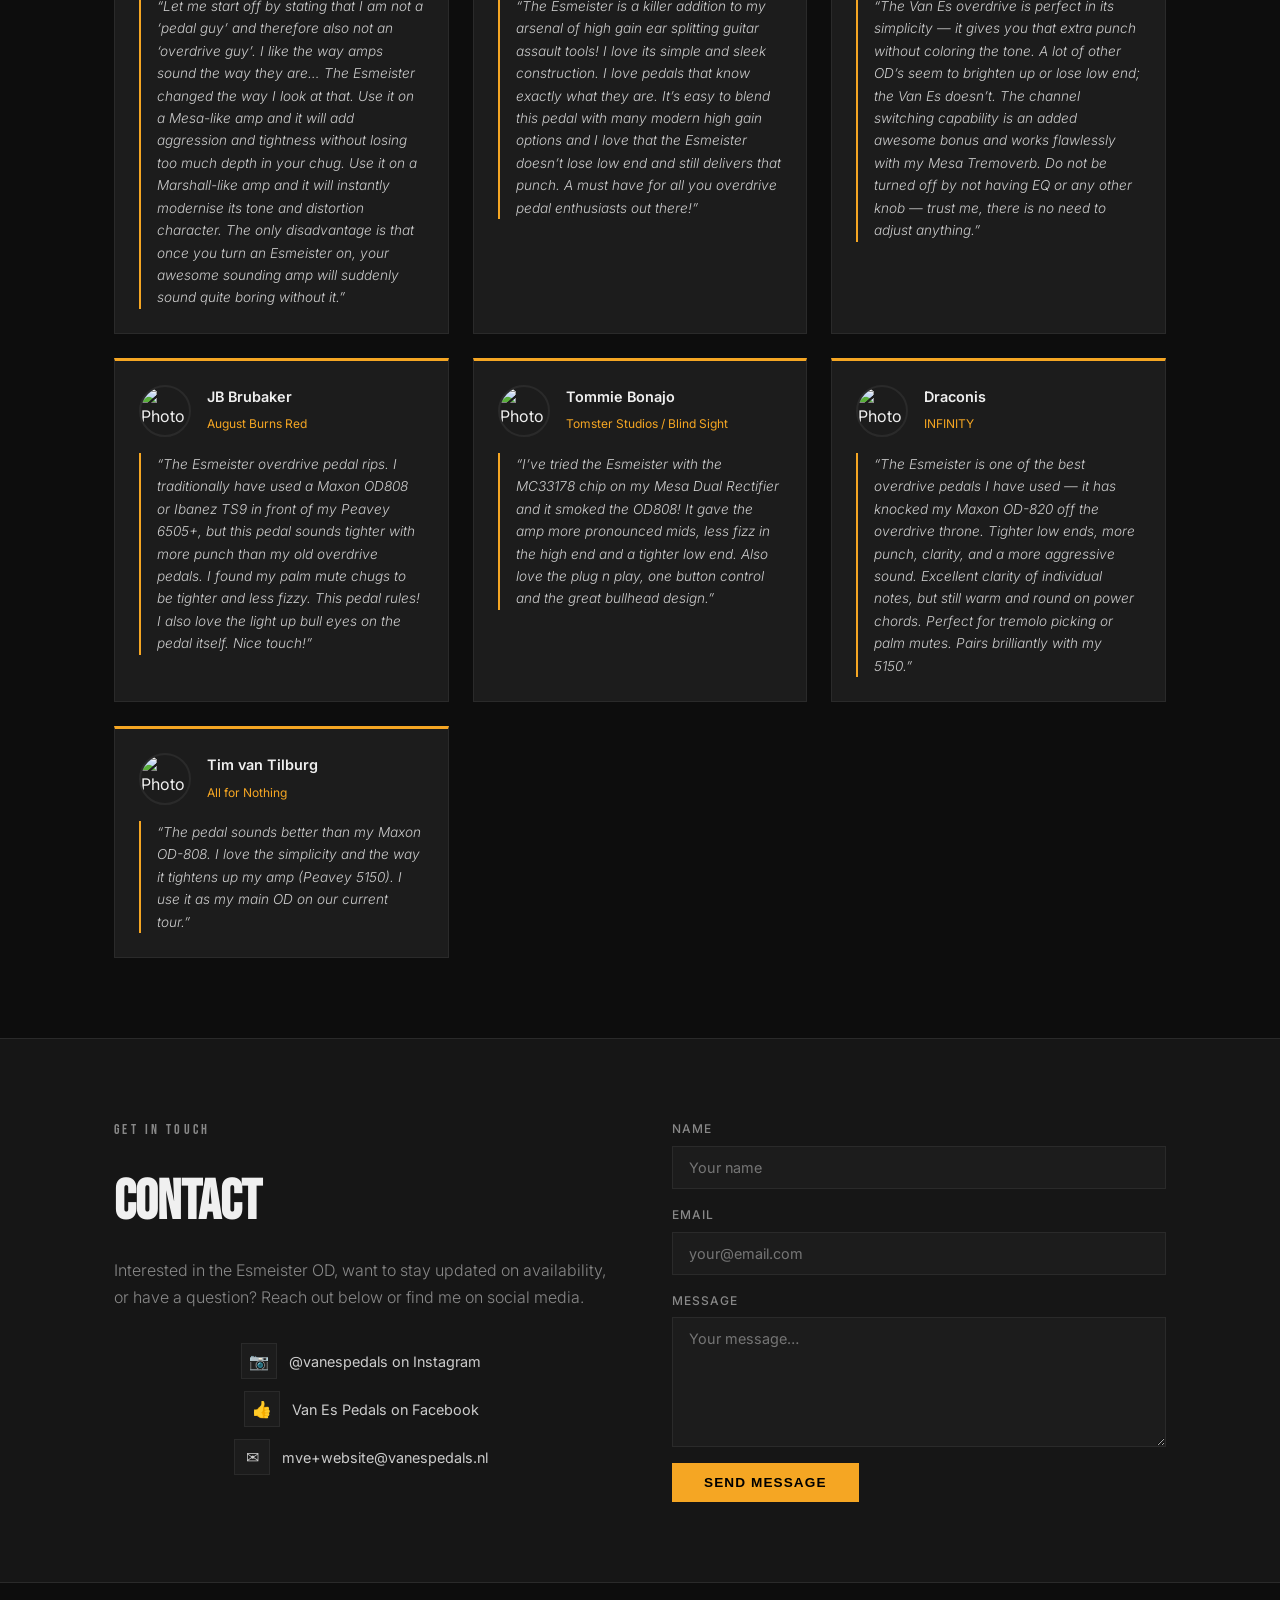
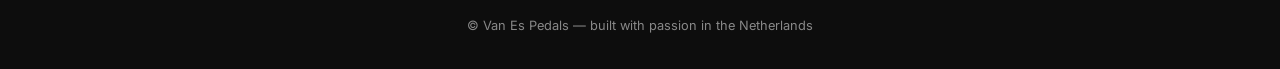
==== commit b20733d4: "fix html" ====
--- a/index.html
+++ b/index.html
@@ -455,6 +455,7 @@
       text-decoration: none;
       font-size: 0.9rem;
       transition: color 0.2s;
+      line-height: 1.2;
     }
 
     .social-links a:hover { color: var(--amber); }
@@ -462,6 +463,7 @@
     .social-icon {
       width: 36px;
       height: 36px;
+      min-width: 36px;
       background: var(--card);
       border: 1px solid var(--border);
       display: flex;
@@ -469,6 +471,7 @@
       justify-content: center;
       font-size: 1rem;
       flex-shrink: 0;
+      line-height: 1;
     }
 
     .contact-form {
@@ -899,17 +902,11 @@
         <p>Interested in the Esmeister OD, want to stay updated on availability, or have a question? Reach out below or find me on social media.</p>
         <nav class="social-links" aria-label="Social media links">
           <a href="https://www.instagram.com/vanespedals/" target="_blank" rel="noopener noreferrer">
-            <span class="social-icon" aria-hidden="true">&#128247;</span>
-            @vanespedals on Instagram
-          </a>
+            <span class="social-icon" aria-hidden="true">&#128247;</span>@vanespedals on Instagram</a>
           <a href="https://www.facebook.com/vanespedals/" target="_blank" rel="noopener noreferrer">
-            <span class="social-icon" aria-hidden="true">&#128077;</span>
-            Van Es Pedals on Facebook
-          </a>
+            <span class="social-icon" aria-hidden="true">&#128077;</span>Van Es Pedals on Facebook</a>
           <a href="mailto:mve+website@vanespedals.nl">
-            <span class="social-icon" aria-hidden="true">&#9993;</span>
-            mve+website@vanespedals.nl
-          </a>
+            <span class="social-icon" aria-hidden="true">&#9993;</span>mve+website@vanespedals.nl</a>
         </nav>
       </div>
       <div>
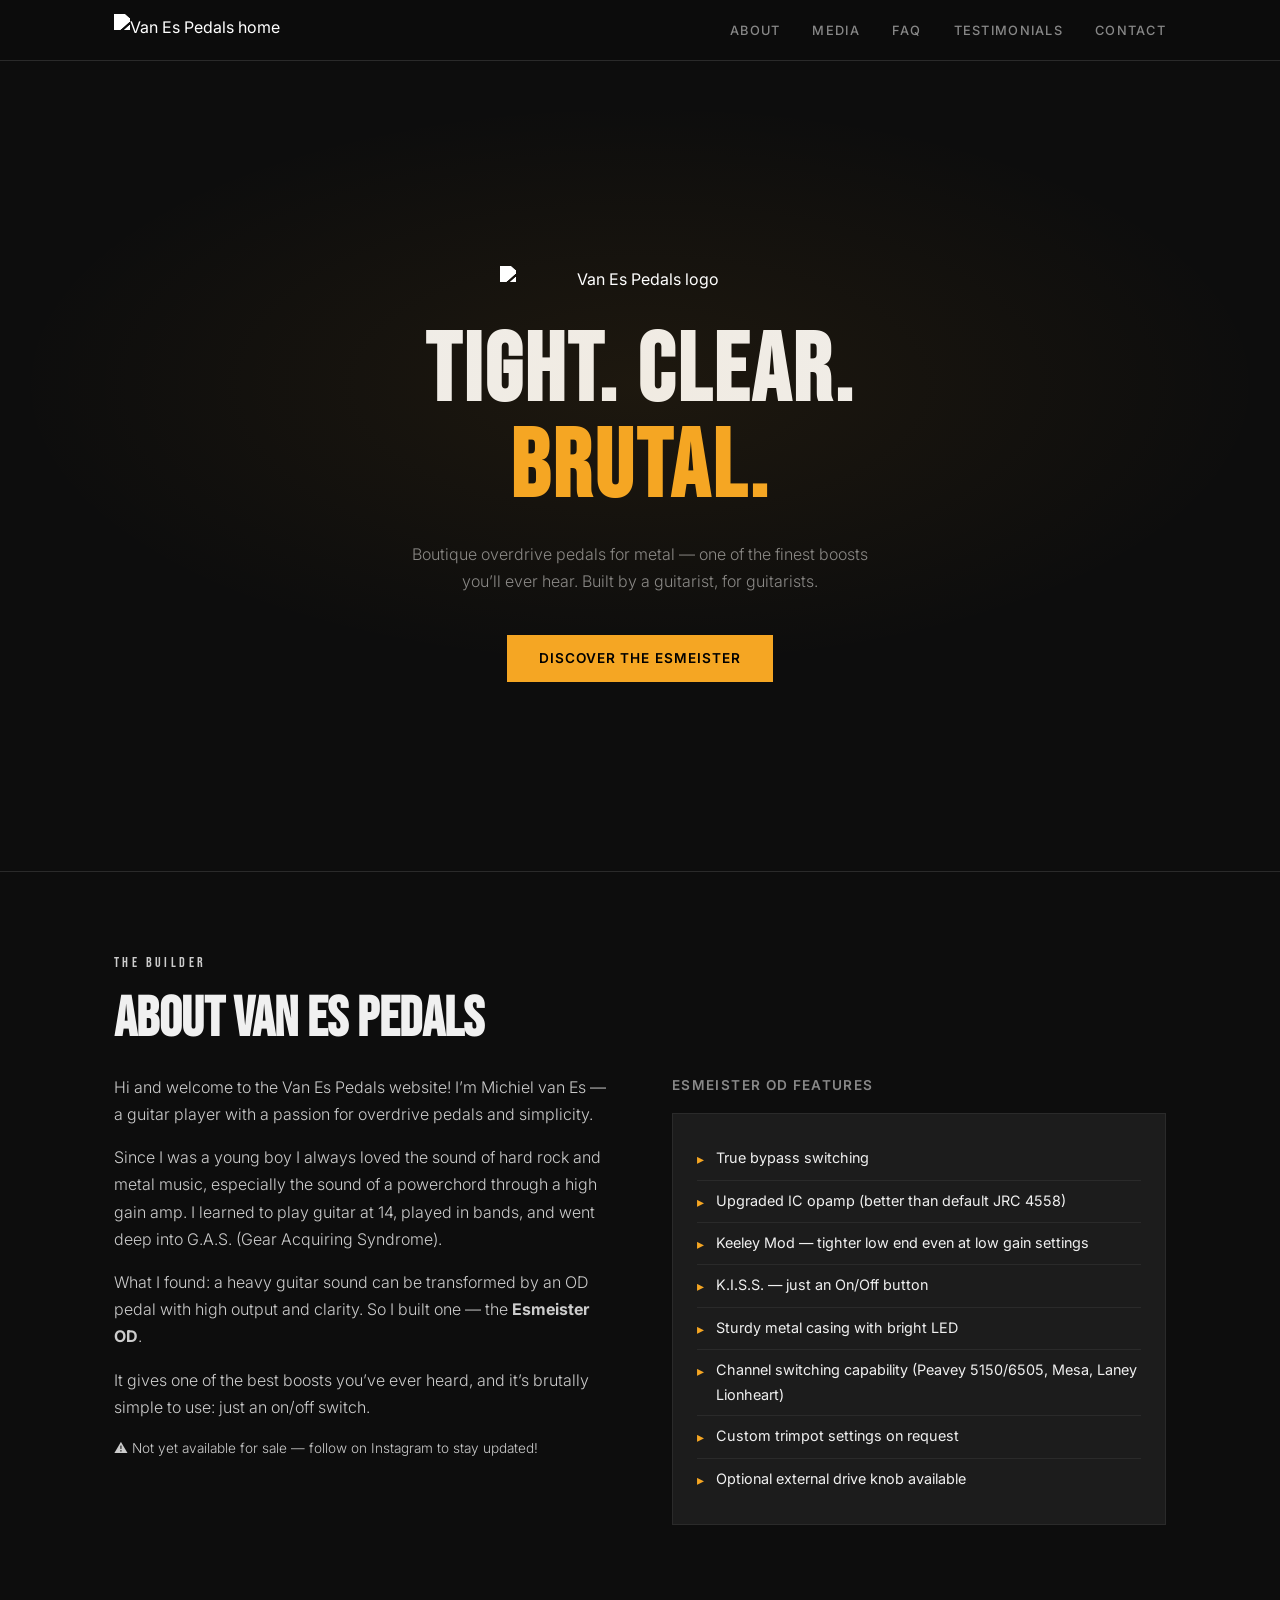
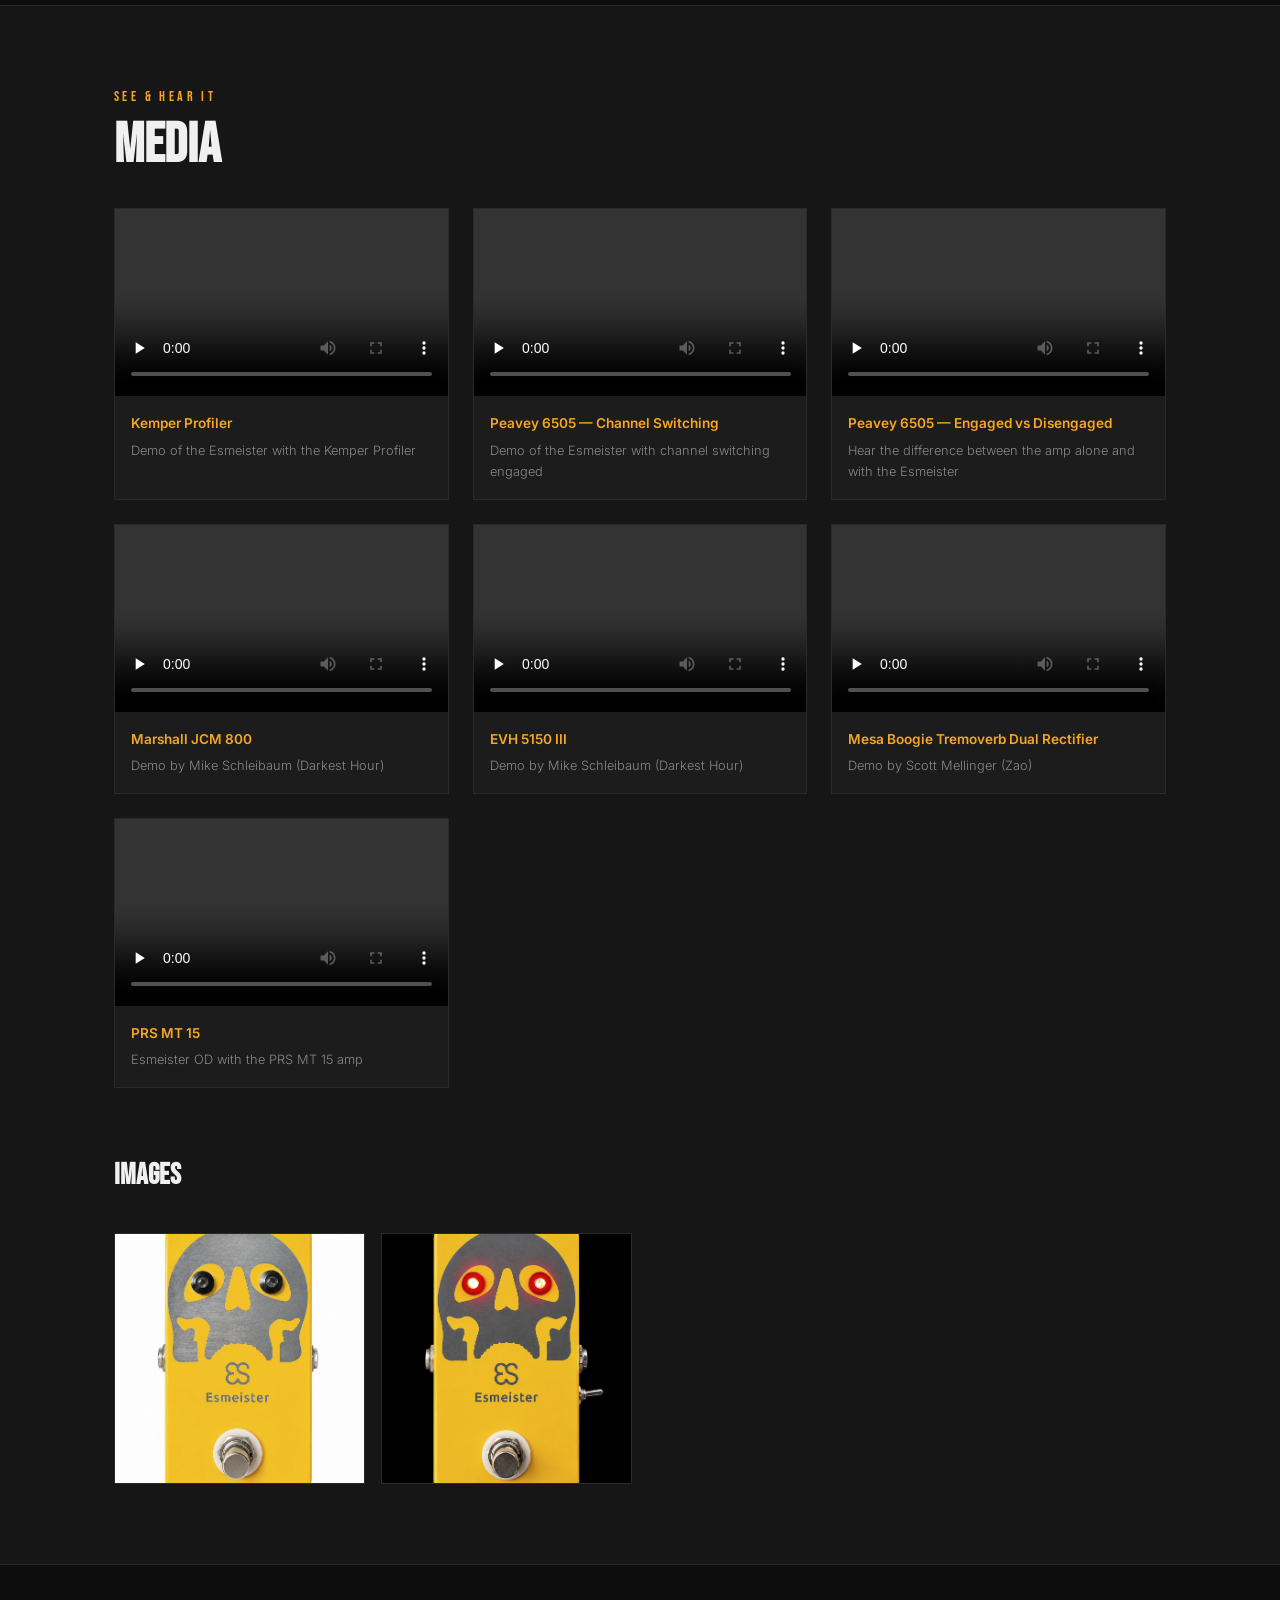
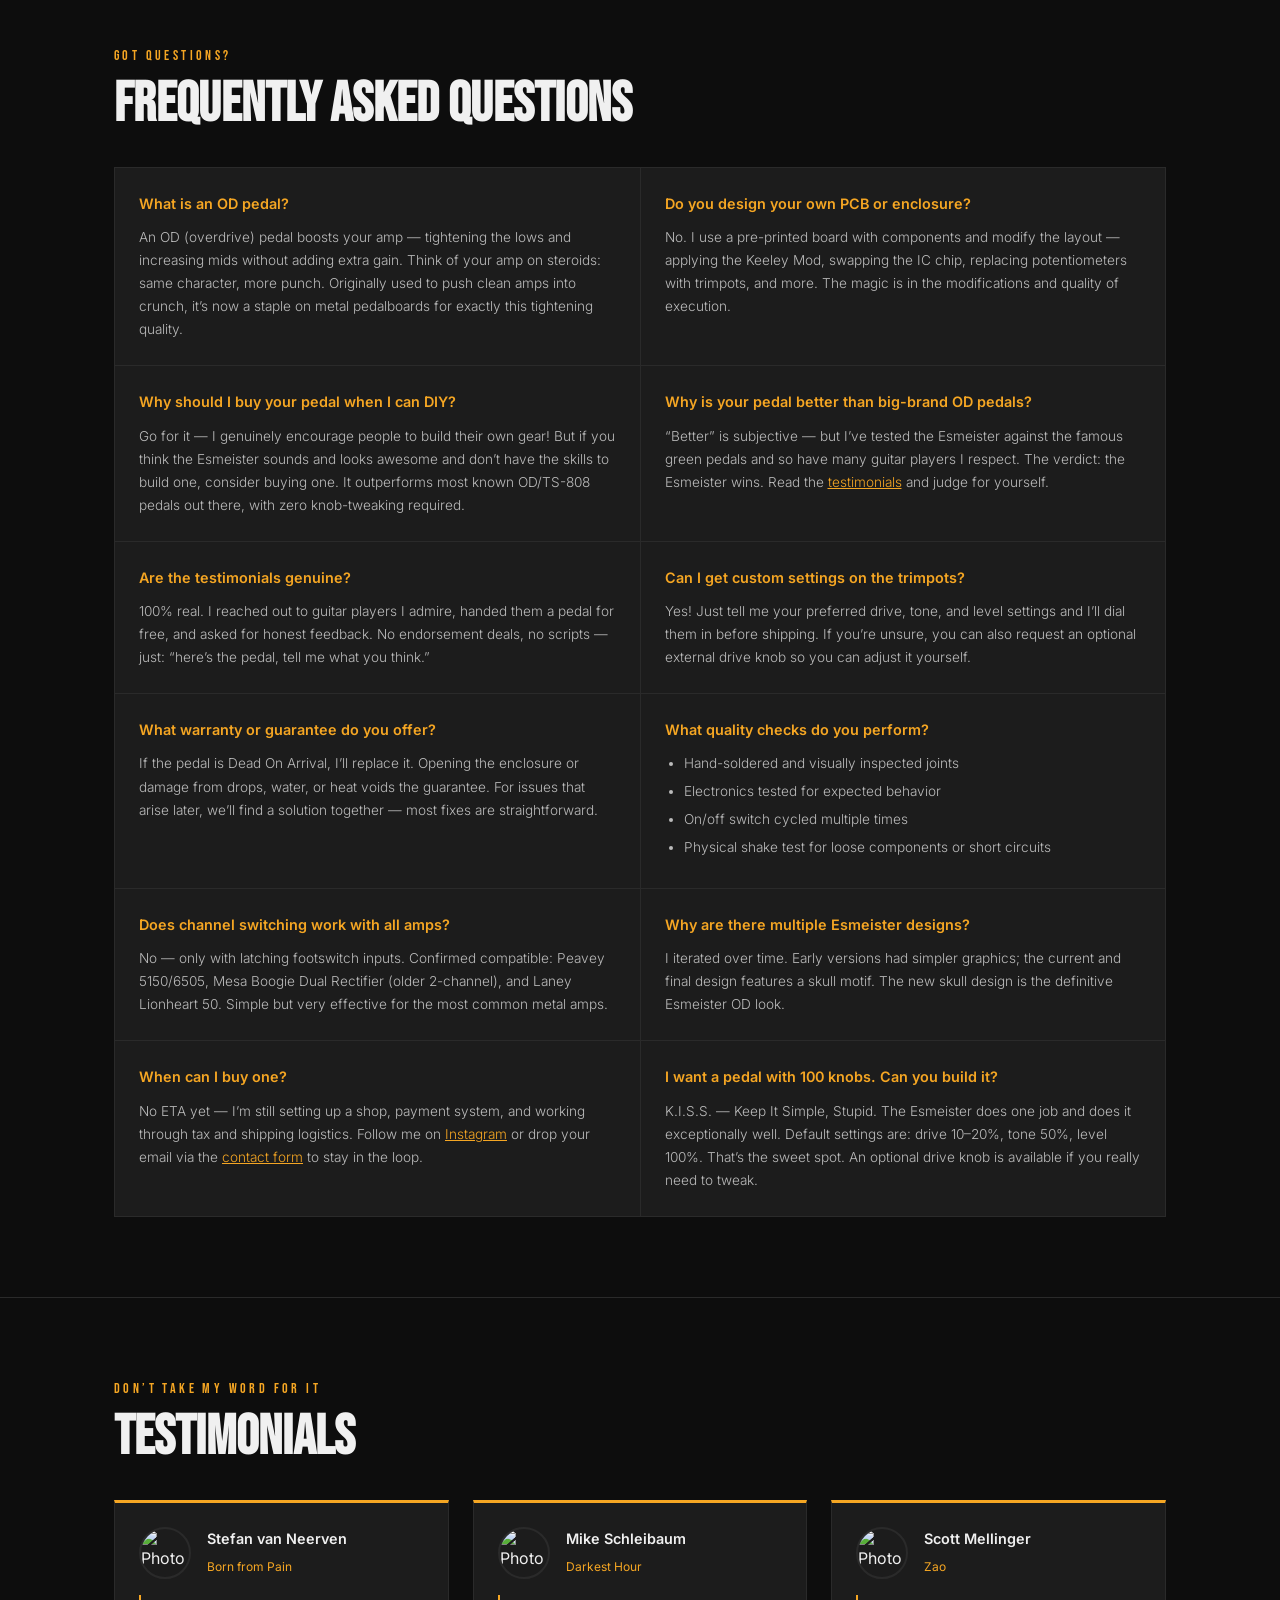
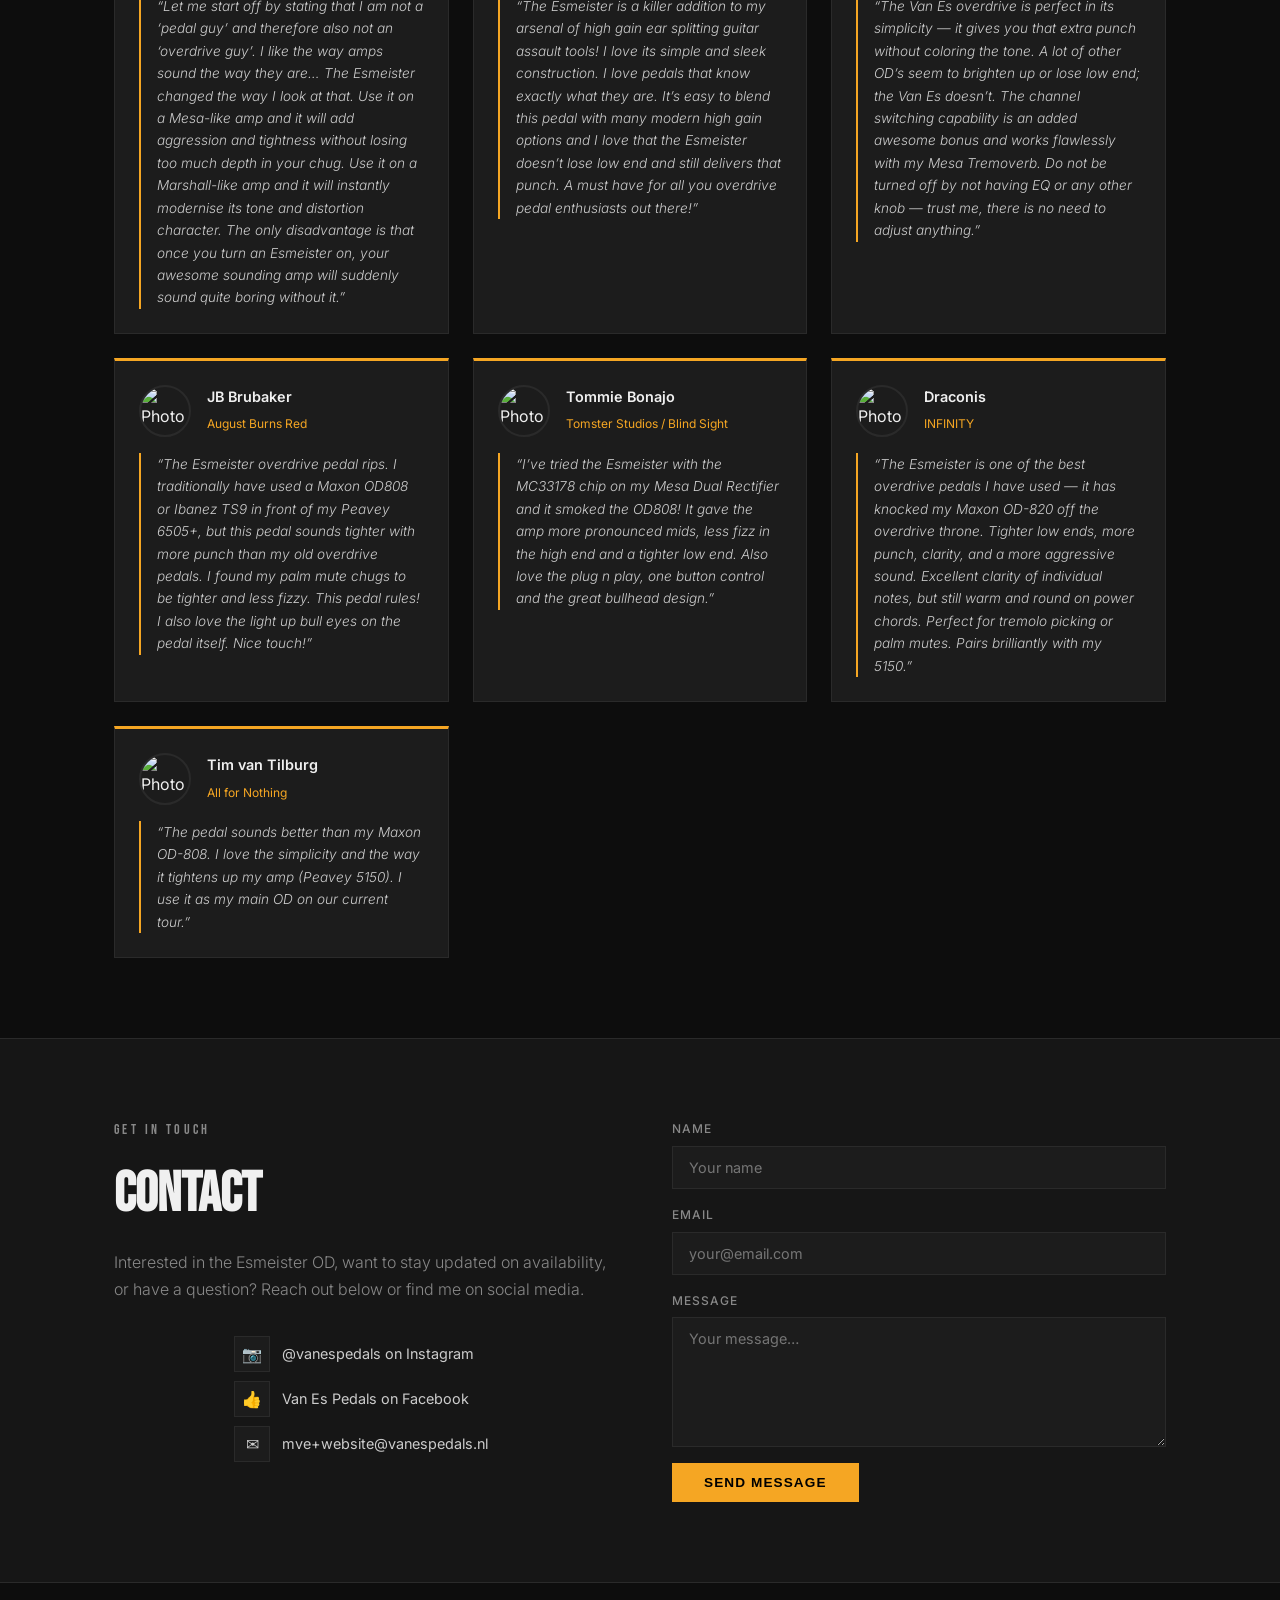
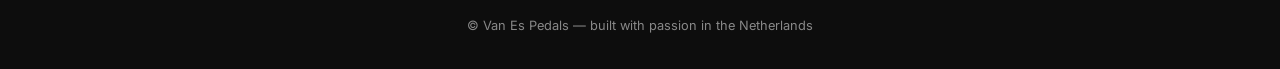
==== commit c16add64: "fix html" ====
--- a/index.html
+++ b/index.html
@@ -435,43 +435,48 @@
       align-items: start;
     }
 
+    .contact-info {
+      display: flex;
+      flex-direction: column;
+    }
+
     .contact-info p {
       color: var(--muted);
       font-weight: 300;
-      margin-bottom: 2rem;
+      margin-bottom: 1.5rem;
     }
 
     .social-links {
-      display: flex;
-      flex-direction: column;
-      gap: 0.75rem;
+      display: table;
+      border-spacing: 0 0.6rem;
     }
 
     .social-links a {
-      display: flex;
-      align-items: center;
-      gap: 0.75rem;
+      display: table-row;
       color: #ccc;
       text-decoration: none;
       font-size: 0.9rem;
       transition: color 0.2s;
-      line-height: 1.2;
     }
 
     .social-links a:hover { color: var(--amber); }
 
     .social-icon {
+      display: table-cell;
       width: 36px;
       height: 36px;
-      min-width: 36px;
       background: var(--card);
       border: 1px solid var(--border);
-      display: flex;
-      align-items: center;
-      justify-content: center;
+      text-align: center;
+      vertical-align: middle;
       font-size: 1rem;
-      flex-shrink: 0;
-      line-height: 1;
+      padding: 0;
+    }
+
+    .social-label {
+      display: table-cell;
+      vertical-align: middle;
+      padding-left: 0.75rem;
     }
 
     .contact-form {
@@ -902,11 +907,11 @@
         <p>Interested in the Esmeister OD, want to stay updated on availability, or have a question? Reach out below or find me on social media.</p>
         <nav class="social-links" aria-label="Social media links">
           <a href="https://www.instagram.com/vanespedals/" target="_blank" rel="noopener noreferrer">
-            <span class="social-icon" aria-hidden="true">&#128247;</span>@vanespedals on Instagram</a>
+            <span class="social-icon" aria-hidden="true">&#128247;</span><span class="social-label">@vanespedals on Instagram</span></a>
           <a href="https://www.facebook.com/vanespedals/" target="_blank" rel="noopener noreferrer">
-            <span class="social-icon" aria-hidden="true">&#128077;</span>Van Es Pedals on Facebook</a>
+            <span class="social-icon" aria-hidden="true">&#128077;</span><span class="social-label">Van Es Pedals on Facebook</span></a>
           <a href="mailto:mve+website@vanespedals.nl">
-            <span class="social-icon" aria-hidden="true">&#9993;</span>mve+website@vanespedals.nl</a>
+            <span class="social-icon" aria-hidden="true">&#9993;</span><span class="social-label">mve+website@vanespedals.nl</span></a>
         </nav>
       </div>
       <div>
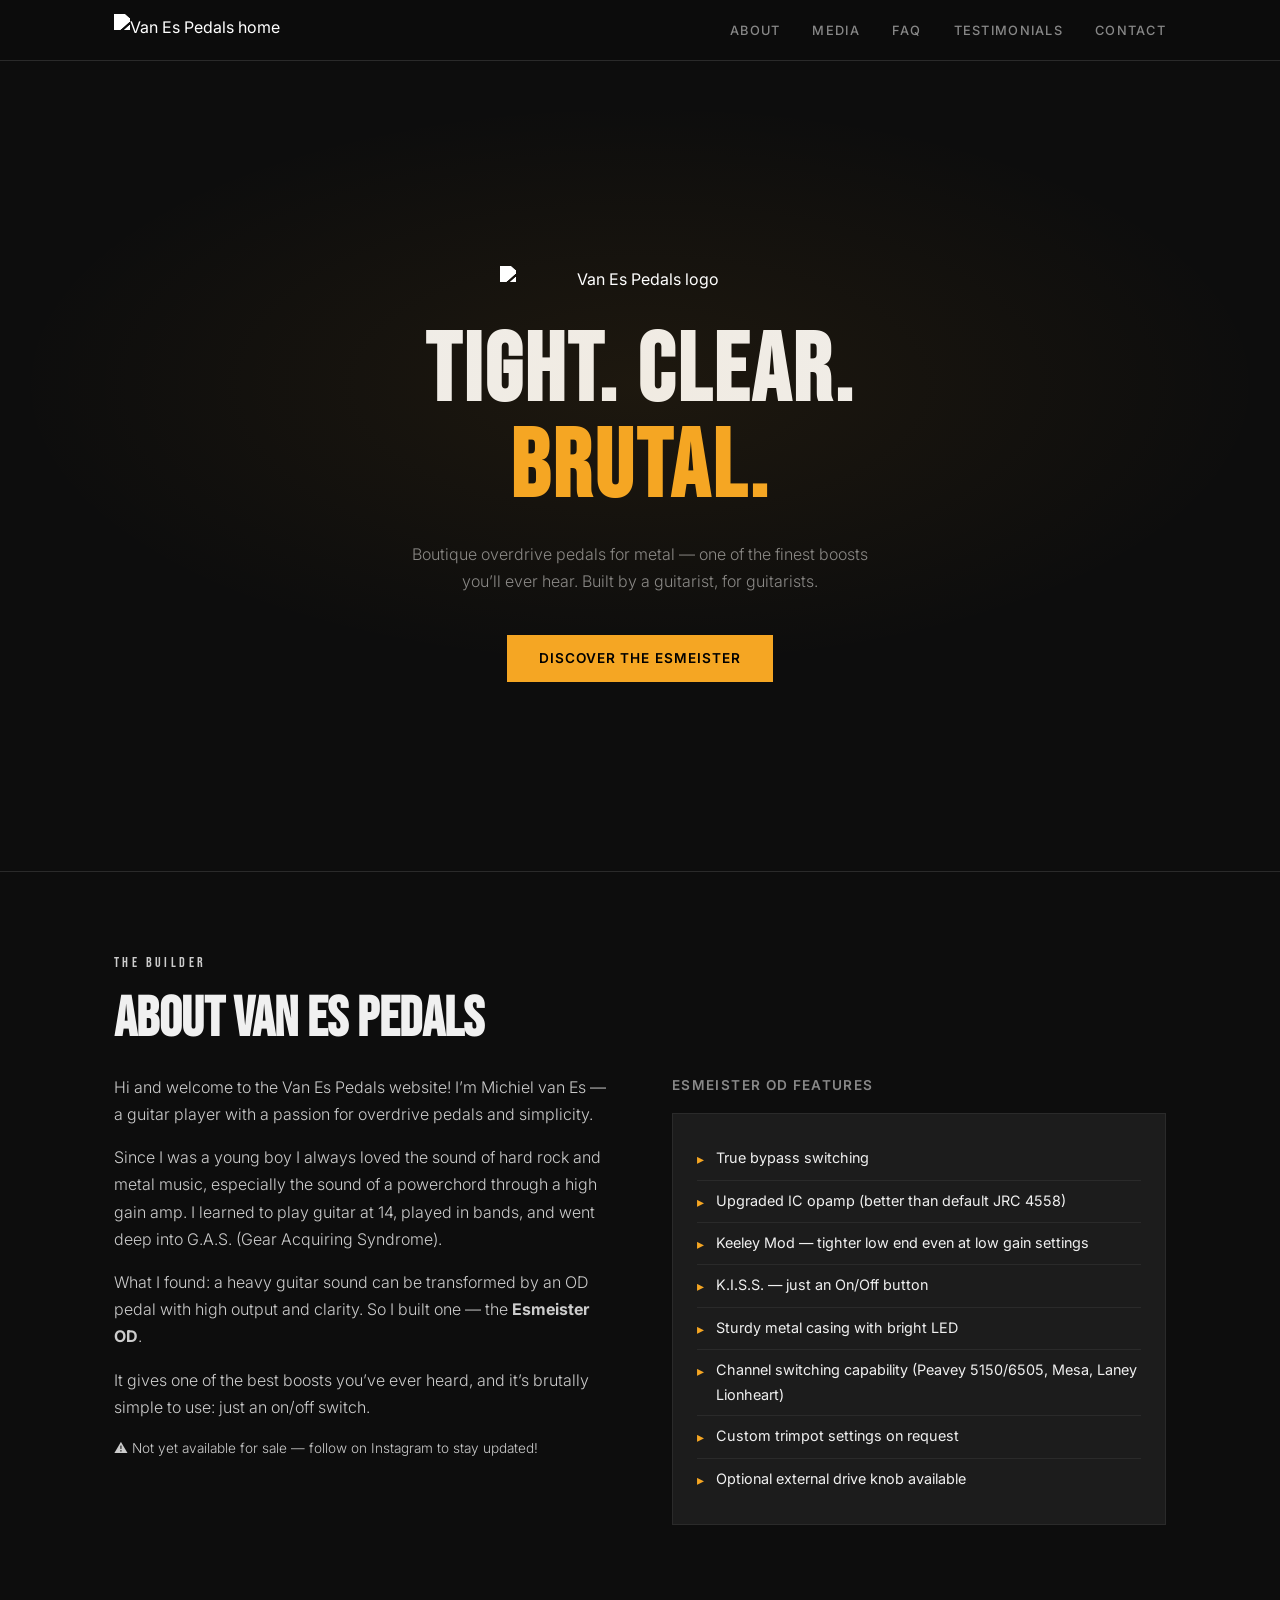
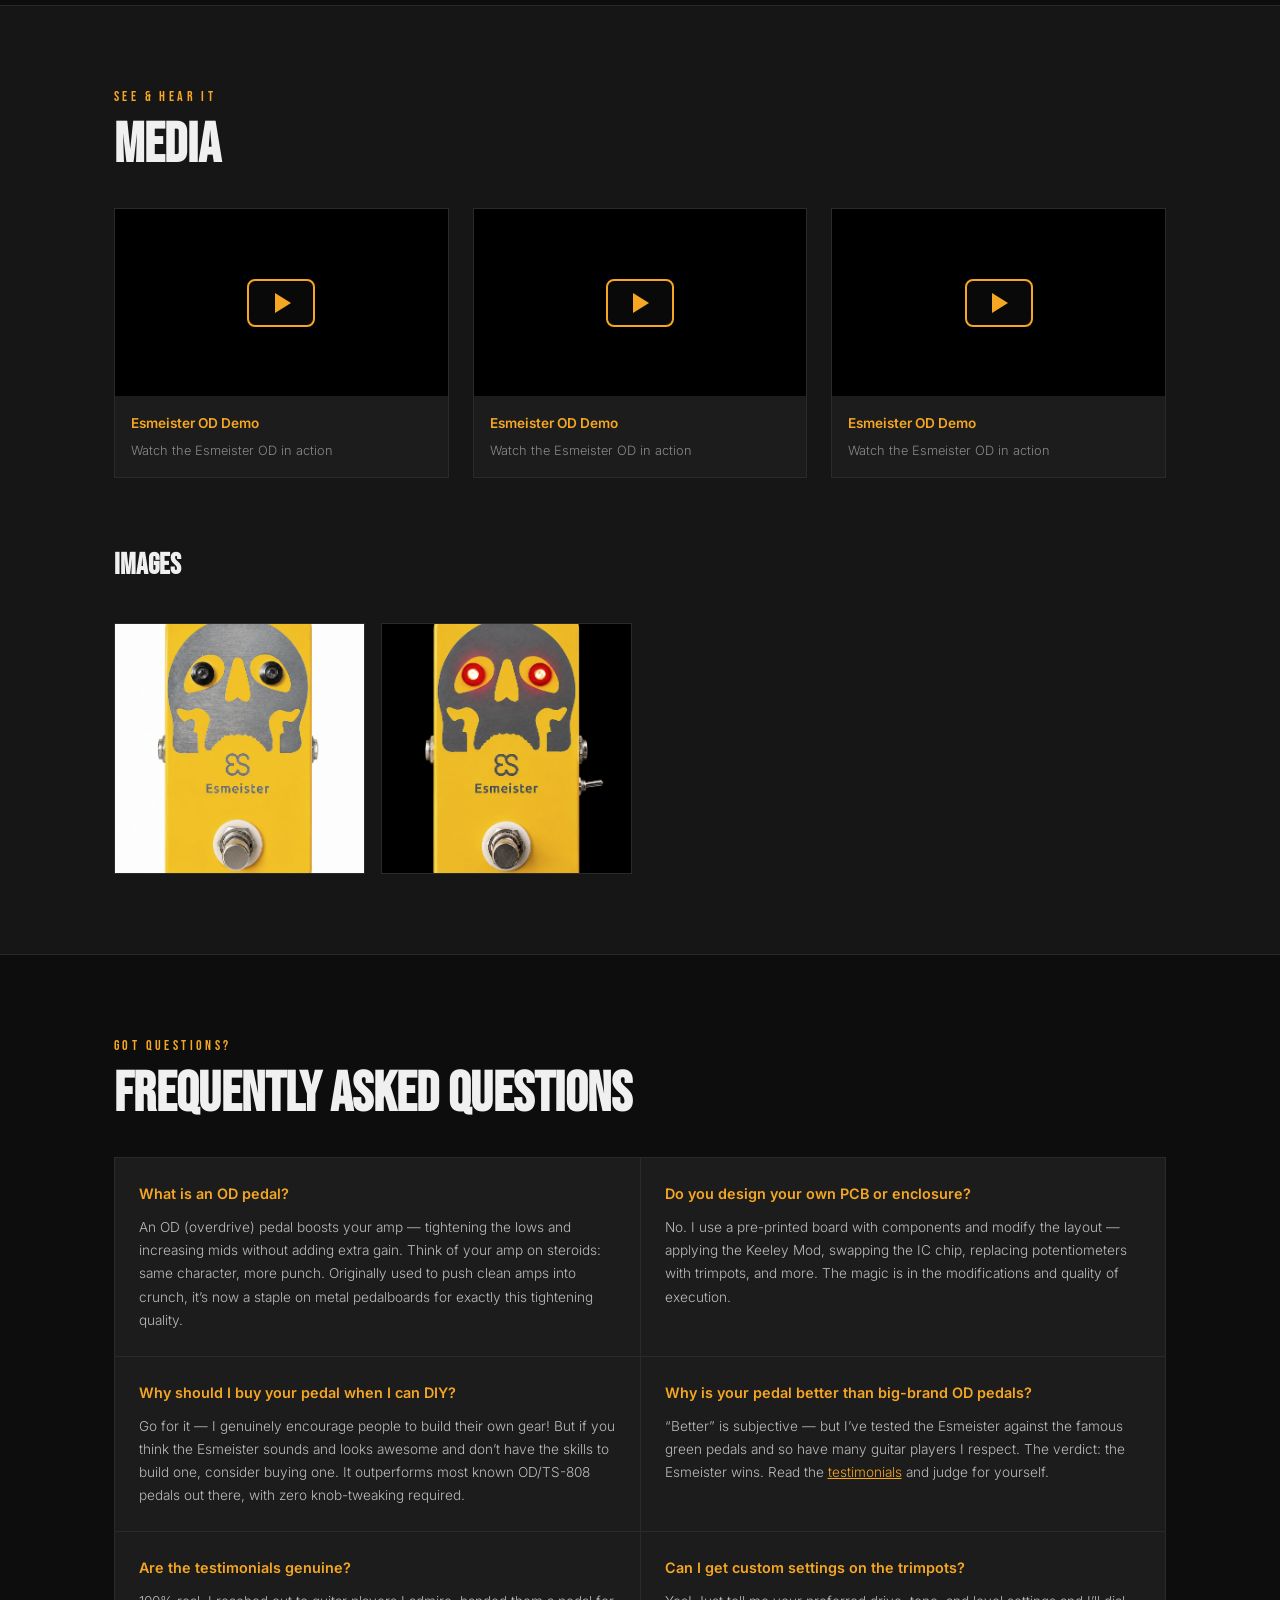
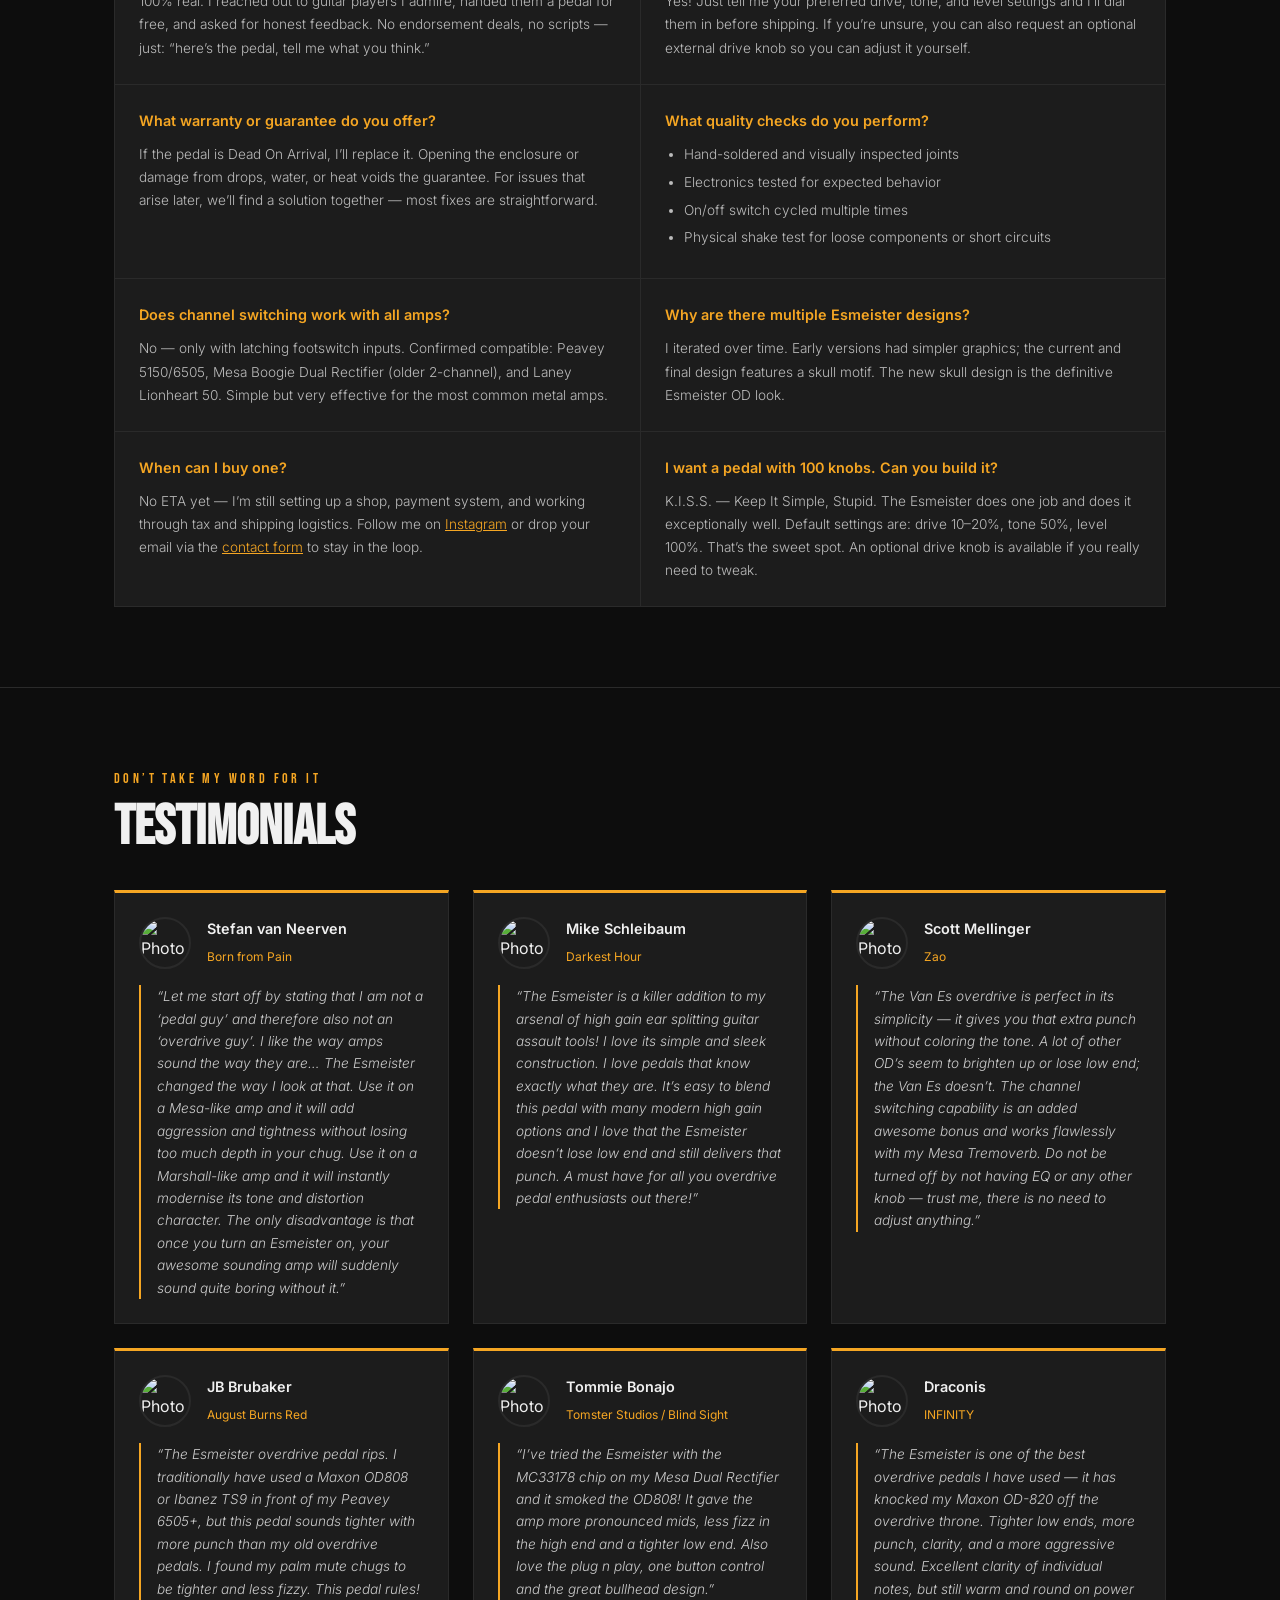
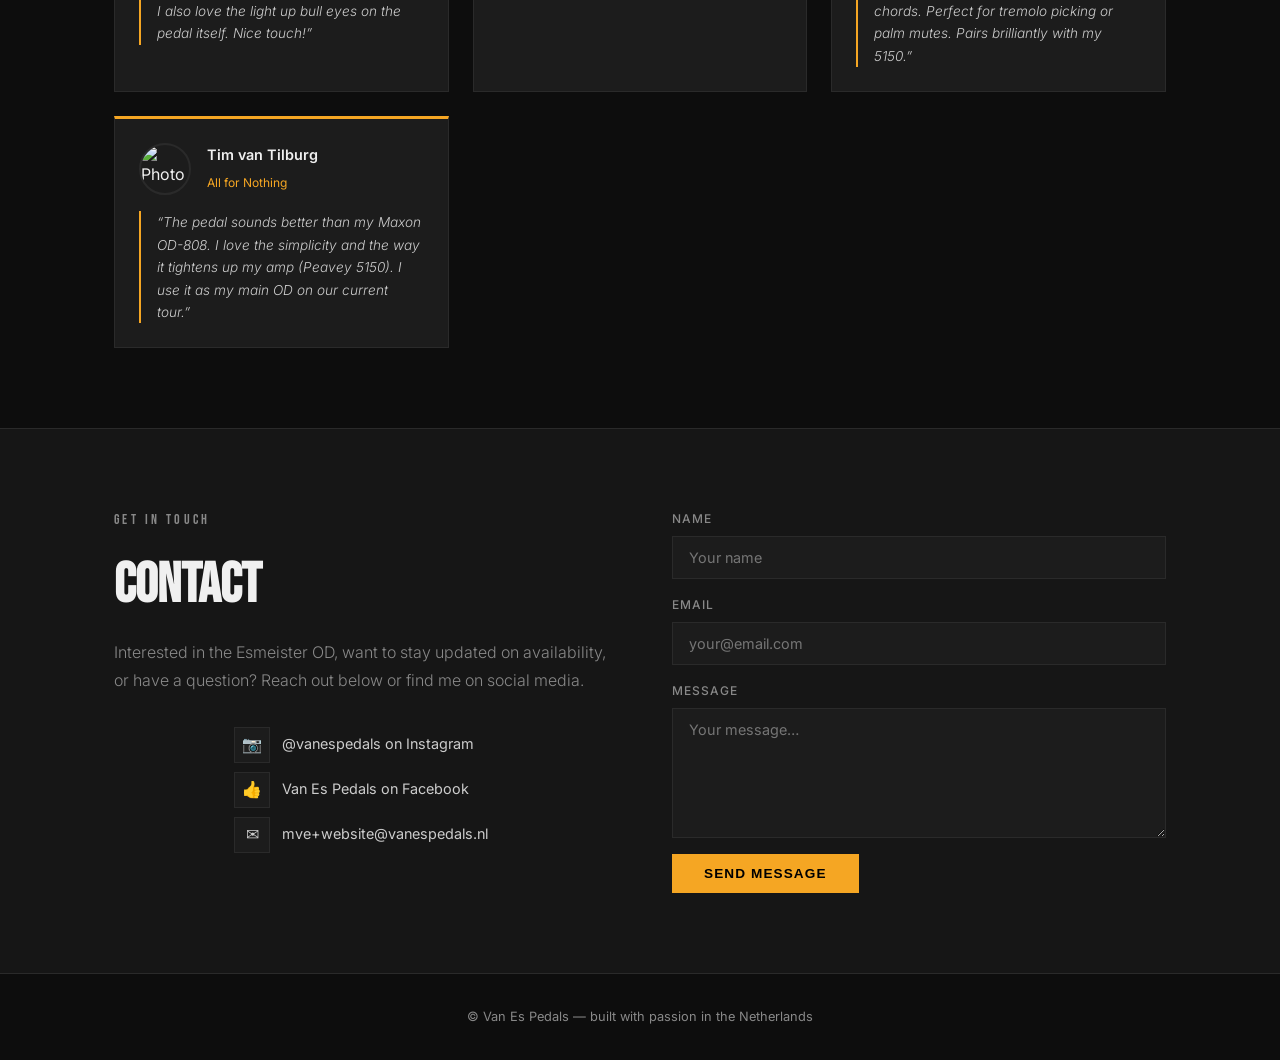
==== commit 7bc7e9e4: "new files" ====
--- a/index.html
+++ b/index.html
@@ -270,12 +270,58 @@
       overflow: hidden;
     }
 
-    .video-card video {
+    .video-card video,
+    .video-card iframe {
       width: 100%;
       display: block;
       aspect-ratio: 16/9;
       object-fit: cover;
       background: #000;
+      border: none;
+    }
+
+    .yt-facade {
+      position: relative;
+      width: 100%;
+      aspect-ratio: 16/9;
+      background: #000 center/cover no-repeat;
+      cursor: pointer;
+      border: none;
+      padding: 0;
+      display: block;
+    }
+
+    .yt-facade .yt-play-btn {
+      position: absolute;
+      top: 50%;
+      left: 50%;
+      transform: translate(-50%, -50%);
+      width: 68px;
+      height: 48px;
+      background: rgba(13,13,13,0.75);
+      border: 2px solid var(--amber);
+      border-radius: 8px;
+      display: flex;
+      align-items: center;
+      justify-content: center;
+      transition: background 0.2s, transform 0.15s;
+    }
+
+    .yt-facade .yt-play-btn::after {
+      content: '';
+      border-style: solid;
+      border-width: 10px 0 10px 16px;
+      border-color: transparent transparent transparent var(--amber);
+      margin-left: 3px;
+    }
+
+    .yt-facade:hover .yt-play-btn {
+      background: var(--amber);
+      transform: translate(-50%, -50%) scale(1.05);
+    }
+
+    .yt-facade:hover .yt-play-btn::after {
+      border-color: transparent transparent transparent #000;
     }
 
     .video-card-body {
@@ -639,72 +685,32 @@
       <div class="video-grid">
 
         <div class="video-card">
-          <video controls preload="none" title="Esmeister OD demo with Kemper Profiler">
-            <source src="https://vanespedals.nl/videos/esmeister-kemper-kpa.mp4" type="video/mp4">
-          </video>
+          <button type="button" class="yt-facade" data-yt-id="Ay6DUz40ebo" style="background-image:url('https://i.ytimg.com/vi/Ay6DUz40ebo/hqdefault.jpg')" aria-label="Play Esmeister OD demo video 1">
+            <span class="yt-play-btn" aria-hidden="true"></span>
+          </button>
           <div class="video-card-body">
-            <b>Kemper Profiler</b>
-            <p>Demo of the Esmeister with the Kemper Profiler</p>
+            <b>Esmeister OD Demo</b>
+            <p>Watch the Esmeister OD in action</p>
           </div>
         </div>
 
         <div class="video-card">
-          <video controls preload="none" title="Esmeister OD demo with Peavey 6505 channel switching">
-            <source src="https://vanespedals.nl/videos/esmeister-peavey6505.mp4" type="video/mp4">
-          </video>
+          <button type="button" class="yt-facade" data-yt-id="TwD1PqMk5EY" style="background-image:url('https://i.ytimg.com/vi/TwD1PqMk5EY/hqdefault.jpg')" aria-label="Play Esmeister OD demo video 2">
+            <span class="yt-play-btn" aria-hidden="true"></span>
+          </button>
           <div class="video-card-body">
-            <b>Peavey 6505 &mdash; Channel Switching</b>
-            <p>Demo of the Esmeister with channel switching engaged</p>
+            <b>Esmeister OD Demo</b>
+            <p>Watch the Esmeister OD in action</p>
           </div>
         </div>
 
         <div class="video-card">
-          <video controls preload="none" title="Esmeister OD engaged vs disengaged comparison">
-            <source src="https://vanespedals.nl/videos/esmeister-diseng.mp4" type="video/mp4">
-          </video>
+          <button type="button" class="yt-facade" data-yt-id="SDj2yl5poiU" style="background-image:url('https://i.ytimg.com/vi/SDj2yl5poiU/hqdefault.jpg')" aria-label="Play Esmeister OD demo video 3">
+            <span class="yt-play-btn" aria-hidden="true"></span>
+          </button>
           <div class="video-card-body">
-            <b>Peavey 6505 &mdash; Engaged vs Disengaged</b>
-            <p>Hear the difference between the amp alone and with the Esmeister</p>
-          </div>
-        </div>
-
-        <div class="video-card">
-          <video controls preload="none" title="Esmeister OD demo with Marshall JCM 800 by Mike Schleibaum">
-            <source src="https://vanespedals.nl/videos/esmeister-marshall.mp4" type="video/mp4">
-          </video>
-          <div class="video-card-body">
-            <b>Marshall JCM 800</b>
-            <p>Demo by Mike Schleibaum (Darkest Hour)</p>
-          </div>
-        </div>
-
-        <div class="video-card">
-          <video controls preload="none" title="Esmeister OD demo with EVH 5150 III by Mike Schleibaum">
-            <source src="https://vanespedals.nl/videos/esmeiter-5150iii.mp4" type="video/mp4">
-          </video>
-          <div class="video-card-body">
-            <b>EVH 5150 III</b>
-            <p>Demo by Mike Schleibaum (Darkest Hour)</p>
-          </div>
-        </div>
-
-        <div class="video-card">
-          <video controls preload="none" title="Esmeister OD demo with Mesa Boogie Tremoverb Dual Rectifier by Scott Mellinger">
-            <source src="https://vanespedals.nl/videos/esmeister-mesa.mov" type="video/mp4">
-          </video>
-          <div class="video-card-body">
-            <b>Mesa Boogie Tremoverb Dual Rectifier</b>
-            <p>Demo by Scott Mellinger (Zao)</p>
-          </div>
-        </div>
-
-        <div class="video-card">
-          <video controls preload="none" title="Esmeister OD demo with PRS MT 15">
-            <source src="https://vanespedals.nl/videos/esmeister-prsmt15.mp4" type="video/mp4">
-          </video>
-          <div class="video-card-body">
-            <b>PRS MT 15</b>
-            <p>Esmeister OD with the PRS MT 15 amp</p>
+            <b>Esmeister OD Demo</b>
+            <p>Watch the Esmeister OD in action</p>
           </div>
         </div>
 
@@ -954,6 +960,18 @@
         hamburger.setAttribute('aria-expanded', 'false');
       });
     });
+
+    document.querySelectorAll('.yt-facade').forEach(function (facade) {
+      facade.addEventListener('click', function () {
+        var videoId = facade.getAttribute('data-yt-id');
+        var iframe = document.createElement('iframe');
+        iframe.src = 'https://www.youtube.com/embed/' + videoId + '?autoplay=1';
+        iframe.title = facade.getAttribute('aria-label') || 'YouTube video player';
+        iframe.setAttribute('allow', 'accelerometer; autoplay; clipboard-write; encrypted-media; gyroscope; picture-in-picture; web-share');
+        iframe.setAttribute('allowfullscreen', '');
+        facade.replaceWith(iframe);
+      });
+    });
   </script>
 
 </body>
